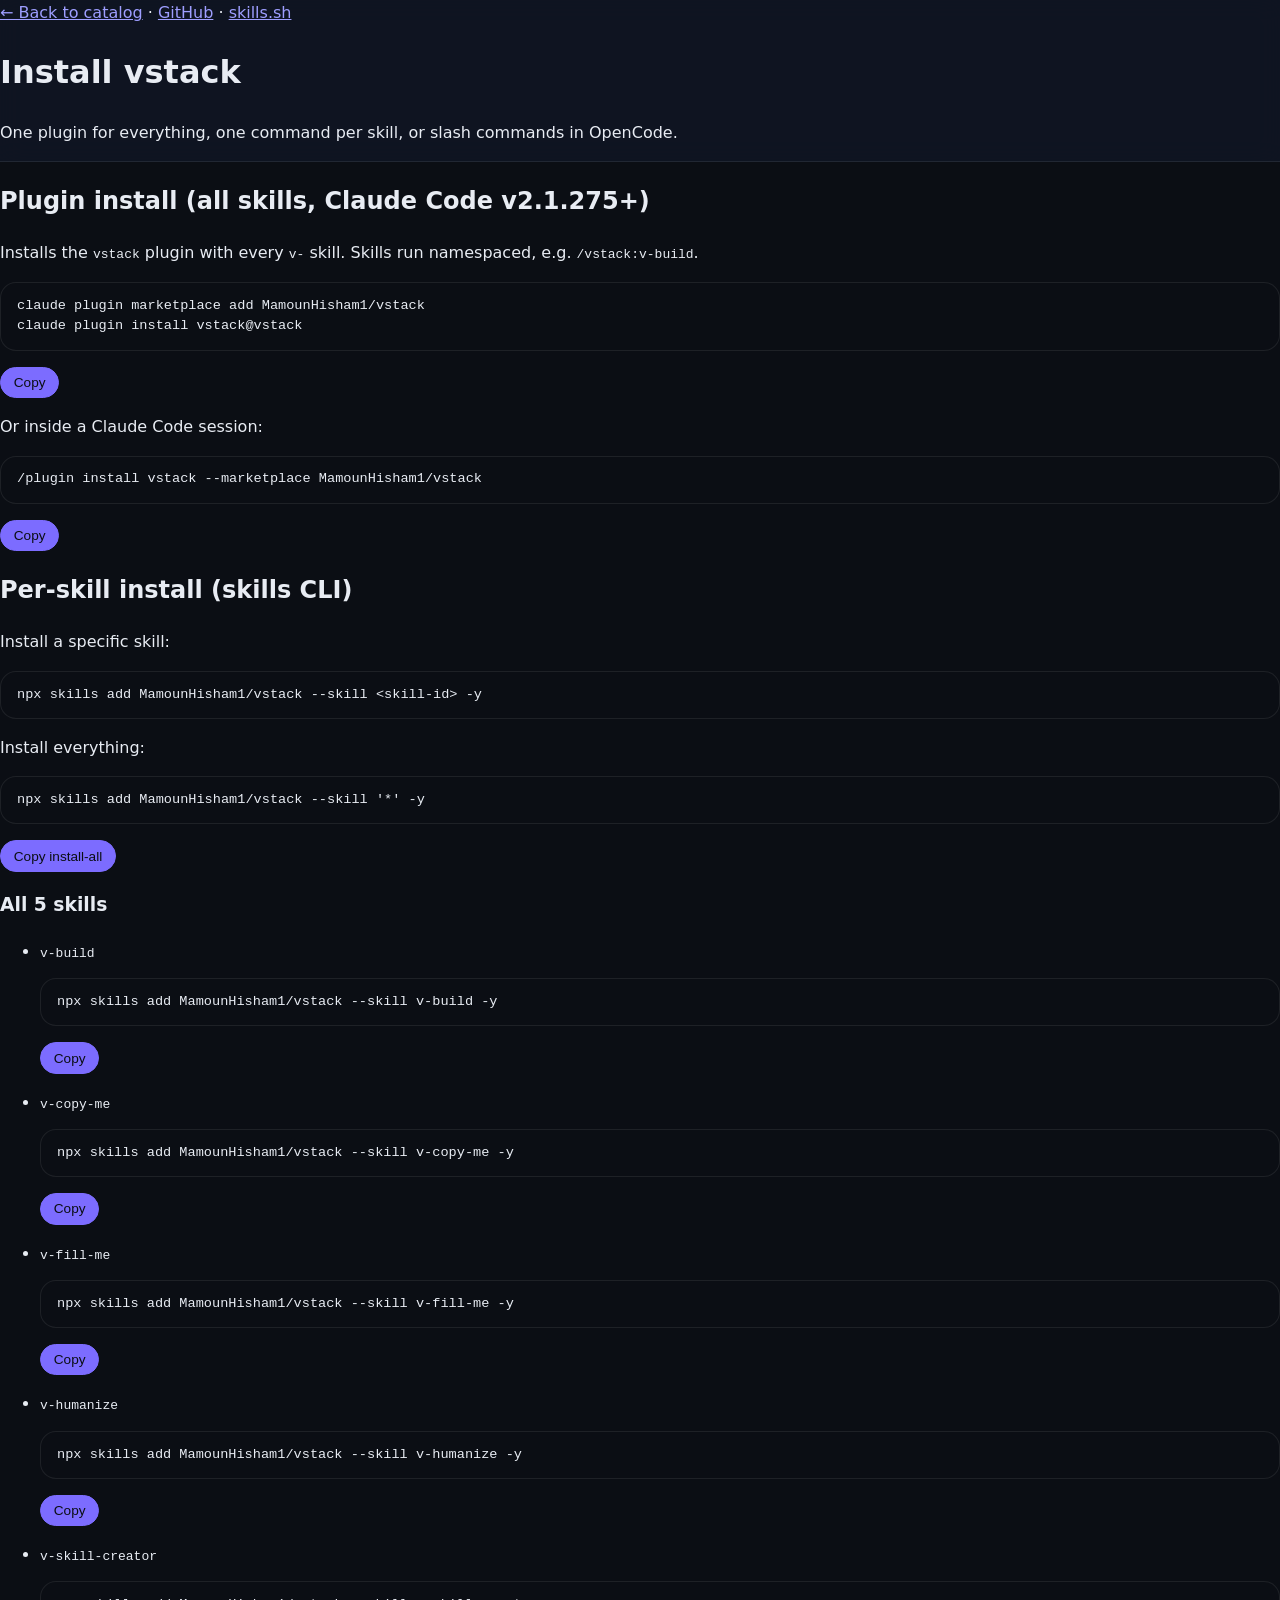
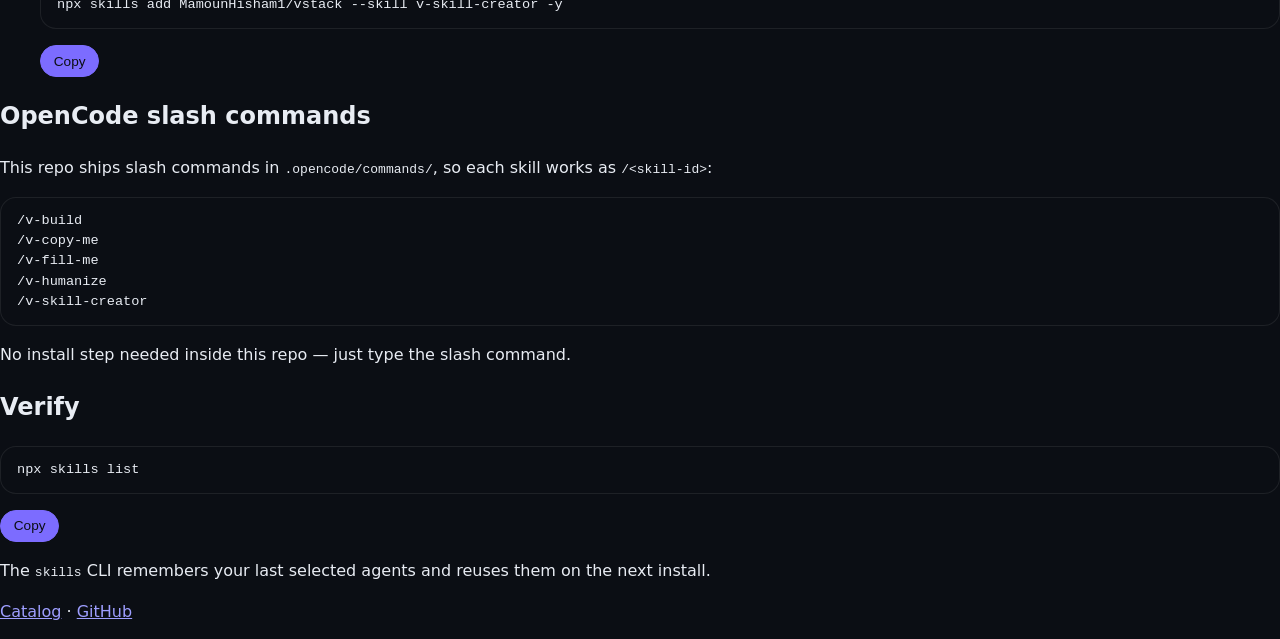
==== docs/install.html @ 5b8df2b6 "feat(site): catalog interactivity + install page What: app.js renders skills.json into #skills-grid " ====
<!doctype html>
<html lang="en">
<head>
  <meta charset="utf-8" />
  <meta name="viewport" content="width=device-width, initial-scale=1" />
  <title>Install — vstack</title>
  <meta name="description" content="Install vstack skills as a Claude Code plugin, per-skill via skills.sh, or as OpenCode slash commands." />
  <link rel="stylesheet" href="./assets/css/tokens.css" />
  <link rel="stylesheet" href="./assets/css/site.css" />
  <link rel="stylesheet" href="./assets/css/catalog.css" />
</head>
<body>
  <header class="site-header">
    <nav aria-label="Primary">
      <a href="./index.html">&larr; Back to catalog</a>
      <span aria-hidden="true"> · </span>
      <a href="https://github.com/MamounHisham1/vstack" target="_blank" rel="noopener">GitHub</a>
      <span aria-hidden="true"> · </span>
      <a href="https://skills.sh/MamounHisham1/vstack" target="_blank" rel="noopener">skills.sh</a>
    </nav>
    <h1>Install vstack</h1>
    <p>One plugin for everything, one command per skill, or slash commands in OpenCode.</p>
  </header>

  <main>
    <section aria-labelledby="plugin">
      <h2 id="plugin">Plugin install (all skills, Claude Code v2.1.275+)</h2>
      <p>Installs the <code>vstack</code> plugin with every <code>v-</code> skill. Skills run namespaced, e.g. <code>/vstack:v-build</code>.</p>
      <pre><code>claude plugin marketplace add MamounHisham1/vstack
claude plugin install vstack@vstack</code></pre>
      <p><button type="button" class="copy-btn" data-copy="claude plugin marketplace add MamounHisham1/vstack
claude plugin install vstack@vstack">Copy</button></p>
      <p>Or inside a Claude Code session:</p>
      <pre><code>/plugin install vstack --marketplace MamounHisham1/vstack</code></pre>
      <p><button type="button" class="copy-btn" data-copy="/plugin install vstack --marketplace MamounHisham1/vstack">Copy</button></p>
    </section>

    <section aria-labelledby="per-skill">
      <h2 id="per-skill">Per-skill install (skills CLI)</h2>
      <p>Install a specific skill:</p>
      <pre><code>npx skills add MamounHisham1/vstack --skill &lt;skill-id&gt; -y</code></pre>
      <p>Install everything:</p>
      <pre><code>npx skills add MamounHisham1/vstack --skill '*' -y</code></pre>
      <p><button type="button" class="copy-btn" data-copy="npx skills add MamounHisham1/vstack --skill '*' -y">Copy install-all</button></p>

      <h3>All 5 skills</h3>
      <ul>
        <li>
          <code>v-build</code>
          <pre><code>npx skills add MamounHisham1/vstack --skill v-build -y</code></pre>
          <p><button type="button" class="copy-btn" data-copy="npx skills add MamounHisham1/vstack --skill v-build -y">Copy</button></p>
        </li>
        <li>
          <code>v-copy-me</code>
          <pre><code>npx skills add MamounHisham1/vstack --skill v-copy-me -y</code></pre>
          <p><button type="button" class="copy-btn" data-copy="npx skills add MamounHisham1/vstack --skill v-copy-me -y">Copy</button></p>
        </li>
        <li>
          <code>v-fill-me</code>
          <pre><code>npx skills add MamounHisham1/vstack --skill v-fill-me -y</code></pre>
          <p><button type="button" class="copy-btn" data-copy="npx skills add MamounHisham1/vstack --skill v-fill-me -y">Copy</button></p>
        </li>
        <li>
          <code>v-humanize</code>
          <pre><code>npx skills add MamounHisham1/vstack --skill v-humanize -y</code></pre>
          <p><button type="button" class="copy-btn" data-copy="npx skills add MamounHisham1/vstack --skill v-humanize -y">Copy</button></p>
        </li>
        <li>
          <code>v-skill-creator</code>
          <pre><code>npx skills add MamounHisham1/vstack --skill v-skill-creator -y</code></pre>
          <p><button type="button" class="copy-btn" data-copy="npx skills add MamounHisham1/vstack --skill v-skill-creator -y">Copy</button></p>
        </li>
      </ul>
    </section>

    <section aria-labelledby="opencode">
      <h2 id="opencode">OpenCode slash commands</h2>
      <p>This repo ships slash commands in <code>.opencode/commands/</code>, so each skill works as <code>/&lt;skill-id&gt;</code>:</p>
      <pre><code>/v-build
/v-copy-me
/v-fill-me
/v-humanize
/v-skill-creator</code></pre>
      <p>No install step needed inside this repo — just type the slash command.</p>
    </section>

    <section aria-labelledby="verify">
      <h2 id="verify">Verify</h2>
      <pre><code>npx skills list</code></pre>
      <p><button type="button" class="copy-btn" data-copy="npx skills list">Copy</button></p>
      <p>The <code>skills</code> CLI remembers your last selected agents and reuses them on the next install.</p>
    </section>
  </main>

  <footer>
    <p><a href="./index.html">Catalog</a> · <a href="https://github.com/MamounHisham1/vstack">GitHub</a></p>
  </footer>

  <script>
    (function () {
      function copyText(text, btn) {
        function done(ok) {
          if (!btn) return;
          var original = btn.getAttribute('data-original') || 'Copy';
          btn.textContent = ok ? 'Copied!' : 'Copy failed';
          setTimeout(function () { btn.textContent = original; }, 1400);
        }
        if (navigator.clipboard && navigator.clipboard.writeText) {
          navigator.clipboard.writeText(text).then(function () { done(true); }, function () { fallback(); });
        } else {
          fallback();
        }
        function fallback() {
          try {
            var ta = document.createElement('textarea');
            ta.value = text;
            ta.setAttribute('readonly', '');
            ta.style.position = 'fixed';
            ta.style.opacity = '0';
            document.body.appendChild(ta);
            ta.select();
            var ok = document.execCommand('copy');
            document.body.removeChild(ta);
            done(!!ok);
          } catch (e) {
            done(false);
          }
        }
      }
      document.querySelectorAll('[data-copy]').forEach(function (btn) {
        btn.setAttribute('data-original', btn.textContent);
        btn.addEventListener('click', function () {
          copyText(btn.getAttribute('data-copy') || '', btn);
        });
      });
    })();
  </script>
</body>
</html>
---- docs/assets/css/tokens.css ----
:root {
  color-scheme: dark;
  --bg: #0b0e14;
  --bg2: #111625;
  --fg: #e8ecf3;
  --muted: #9aa4b2;
  --accent: #7c6cff;
  --accent2: #3ddad7;
  --card: #151b2c;
  --border: rgba(255, 255, 255, 0.08);
  --radius: 16px;
  --font: Inter, ui-sans-serif, system-ui, -apple-system, "Segoe UI", Roboto, Helvetica, Arial, sans-serif;
}
---- docs/assets/css/site.css ----
@import url("./tokens.css");

*,
*::before,
*::after {
  box-sizing: border-box;
}

html {
  scroll-behavior: smooth;
}

body {
  margin: 0;
  background: var(--bg);
  color: var(--fg);
  font-family: var(--font);
  line-height: 1.6;
  -webkit-font-smoothing: antialiased;
}

/* Layout */
.wrap {
  max-width: 1080px;
  margin: 0 auto;
  padding: 0 1.25rem;
}

/* Skip link */
.skip-link {
  position: absolute;
  left: -9999px;
  top: 0;
  background: var(--accent);
  color: var(--fg);
  padding: 0.5rem 1rem;
  border-radius: 0 0 var(--radius) var(--radius);
  z-index: 100;
}

.skip-link:focus {
  left: 1rem;
}

/* Focus rings */
a:focus-visible,
button:focus-visible,
input:focus-visible {
  outline: 2px solid var(--accent2);
  outline-offset: 3px;
  border-radius: 6px;
}

/* Header: sticky glass */
.site-header {
  position: sticky;
  top: 0;
  z-index: 50;
  background: var(--bg2);
  background: color-mix(in srgb, var(--bg2) 82%, transparent);
  -webkit-backdrop-filter: blur(12px);
  backdrop-filter: blur(12px);
  border-bottom: 1px solid var(--border);
}

@supports not (backdrop-filter: blur(12px)) {
  .site-header {
    background: var(--bg2);
  }
}

.site-header .wrap {
  display: flex;
  align-items: center;
  gap: 1rem;
  min-height: 60px;
  padding-top: 0.5rem;
  padding-bottom: 0.5rem;
}

.brand {
  display: inline-flex;
  align-items: center;
  gap: 0.5rem;
  color: var(--fg);
  text-decoration: none;
  font-weight: 700;
  font-size: 1.125rem;
  letter-spacing: -0.01em;
  margin-right: auto;
}

.brand svg {
  display: block;
  flex: none;
}

.site-nav {
  display: flex;
  align-items: center;
  gap: 0.25rem;
  flex-wrap: wrap;
}

.site-nav a {
  color: var(--muted);
  text-decoration: none;
  font-size: 0.9375rem;
  padding: 0.5rem 0.75rem;
  border-radius: 10px;
}

.site-nav a:hover {
  color: var(--fg);
  background: var(--card);
}

/* Hero */
.hero {
  padding: 4rem 0 2.5rem;
  background:
    radial-gradient(60rem 24rem at 15% -10%, var(--accent) 0%, transparent 55%),
    radial-gradient(50rem 22rem at 90% 0%, var(--accent2) 0%, transparent 50%),
    var(--bg);
}

.hero-badge {
  display: inline-block;
  font-size: 0.8125rem;
  font-weight: 600;
  letter-spacing: 0.02em;
  color: var(--fg);
  background: var(--card);
  border: 1px solid var(--border);
  border-radius: 999px;
  padding: 0.375rem 0.875rem;
  margin: 0 0 1.25rem;
}

.hero h1 {
  margin: 0 0 1rem;
  font-size: clamp(2.25rem, 5vw + 1rem, 3.75rem);
  line-height: 1.05;
  letter-spacing: -0.03em;
  background: linear-gradient(100deg, var(--accent), var(--accent2));
  -webkit-background-clip: text;
  background-clip: text;
  color: transparent;
}

@supports not (background-clip: text) {
  .hero h1 {
    color: var(--fg);
    background: none;
  }
}

.hero-sub {
  margin: 0 0 2rem;
  max-width: 44rem;
  color: var(--muted);
  font-size: 1.125rem;
}

.hero-cta {
  display: flex;
  gap: 0.75rem;
  flex-wrap: wrap;
}

/* Buttons */
.btn {
  display: inline-block;
  text-decoration: none;
  font-weight: 600;
  font-size: 0.9375rem;
  padding: 0.75rem 1.25rem;
  border-radius: var(--radius);
  border: 1px solid var(--border);
  color: var(--fg);
  background: var(--card);
}

.btn:hover {
  border-color: var(--accent);
}

.btn-primary {
  background: linear-gradient(100deg, var(--accent), var(--accent2));
  border-color: transparent;
  color: var(--bg);
}

.btn-primary:hover {
  border-color: transparent;
  filter: brightness(1.08);
}

/* Stats */
.stats {
  display: flex;
  gap: 2rem;
  flex-wrap: wrap;
  list-style: none;
  margin: 2.5rem 0 0;
  padding: 0;
}

.stats li {
  display: flex;
  flex-direction: column;
  gap: 0.125rem;
}

.stats strong {
  font-size: 1.5rem;
  letter-spacing: -0.02em;
}

.stats span {
  color: var(--muted);
  font-size: 0.875rem;
}

/* Sections */
.section {
  padding: 3rem 0;
}

.section h2 {
  margin: 0 0 0.5rem;
  font-size: 1.75rem;
  letter-spacing: -0.02em;
}

.section-lead {
  margin: 0 0 1.5rem;
  color: var(--muted);
}

/* Search row */
.search-row {
  display: flex;
  align-items: center;
  gap: 1rem;
  flex-wrap: wrap;
  margin-bottom: 1.5rem;
}

.search-field {
  flex: 1 1 16rem;
  min-width: min(100%, 16rem);
}

.search-field label {
  display: block;
  font-size: 0.875rem;
  color: var(--muted);
  margin-bottom: 0.375rem;
}

.search-field input {
  width: 100%;
  font: inherit;
  color: var(--fg);
  background: var(--card);
  border: 1px solid var(--border);
  border-radius: var(--radius);
  padding: 0.625rem 0.875rem;
}

.search-field input::placeholder {
  color: var(--muted);
}

.count {
  color: var(--muted);
  font-size: 0.875rem;
}

/* Fallback grid (Slice 3 catalog.css owns card styling; this is layout fallback) */
.skills-grid-fallback {
  display: grid;
  grid-template-columns: repeat(auto-fill, minmax(16rem, 1fr));
  gap: 1rem;
}

/* Install */
.install-grid {
  display: grid;
  grid-template-columns: 1fr;
  gap: 1rem;
}

@media (min-width: 720px) {
  .install-grid {
    grid-template-columns: 1.2fr 1fr;
  }
}

.install-card {
  background: var(--card);
  border: 1px solid var(--border);
  border-radius: var(--radius);
  padding: 1.25rem;
}

.install-card h3 {
  margin: 0 0 0.75rem;
  font-size: 1rem;
}

.install-card pre {
  margin: 0;
  padding: 0.875rem;
  background: var(--bg);
  border: 1px solid var(--border);
  border-radius: calc(var(--radius) - 6px);
  overflow-x: auto;
}

.install-card pre code {
  font-family: ui-monospace, SFMono-Regular, Menlo, Consolas, monospace;
  font-size: 0.8125rem;
  color: var(--fg);
  white-space: pre;
}

.agent-list {
  margin: 0;
  padding: 0;
  list-style: none;
  display: grid;
  gap: 0.75rem;
  font-size: 0.9375rem;
  color: var(--muted);
}

.agent-list strong {
  color: var(--fg);
}

.agent-list code {
  font-family: ui-monospace, SFMono-Regular, Menlo, Consolas, monospace;
  font-size: 0.8125rem;
  color: var(--accent2);
}

/* Features */
.features {
  display: grid;
  grid-template-columns: 1fr;
  gap: 1rem;
  list-style: none;
  margin: 1.5rem 0 0;
  padding: 0;
}

@media (min-width: 720px) {
  .features {
    grid-template-columns: repeat(2, 1fr);
  }
}

.features li {
  background: var(--card);
  border: 1px solid var(--border);
  border-radius: var(--radius);
  padding: 1.25rem;
}

.features h3 {
  margin: 0 0 0.5rem;
  font-size: 1rem;
}

.features p {
  margin: 0;
  color: var(--muted);
  font-size: 0.9375rem;
}

/* Footer */
.site-footer {
  border-top: 1px solid var(--border);
  background: var(--bg2);
  padding: 2rem 0;
  margin-top: 2rem;
}

.site-footer .wrap {
  display: flex;
  align-items: center;
  gap: 1rem;
  flex-wrap: wrap;
}

.site-footer p {
  margin: 0;
  color: var(--muted);
  font-size: 0.875rem;
  margin-right: auto;
}

.site-footer a {
  color: var(--muted);
  font-size: 0.875rem;
}

.site-footer a:hover {
  color: var(--accent2);
}

/* Responsive tweaks */
@media (max-width: 560px) {
  .hero {
    padding: 2.5rem 0 2rem;
  }

  .site-header .wrap {
    flex-wrap: wrap;
  }

  .stats {
    gap: 1.25rem;
  }
}

@media (prefers-reduced-motion: reduce) {
  html {
    scroll-behavior: auto;
  }
}
---- docs/assets/css/catalog.css ----
#skills-grid {
  display: grid;
  grid-template-columns: repeat(auto-fill, minmax(260px, 1fr));
  gap: 1rem;
  padding: 0;
  margin: 0 auto;
  max-width: 72rem;
}

#skills-grid .empty,
#skills-grid .error {
  grid-column: 1 / -1;
  text-align: center;
  color: var(--muted);
  padding: 2rem 1rem;
}

#skills-grid .error a {
  color: var(--accent);
}

.card {
  background: var(--card);
  border: 1px solid var(--border);
  border-radius: var(--radius);
  padding: 1.1rem 1.15rem;
  cursor: pointer;
  transition: transform 0.15s ease, box-shadow 0.15s ease, border-color 0.15s ease;
}

.card:hover,
.card:focus-visible {
  transform: translateY(-3px);
  box-shadow: 0 8px 24px rgba(0, 0, 0, 0.25);
  border-color: var(--accent);
  outline: none;
}

.card:focus-visible {
  outline: 2px solid var(--accent);
  outline-offset: 2px;
}

.card h3 {
  margin: 0 0 0.25rem;
  font-size: 1.1rem;
  color: var(--fg);
}

.card-id {
  margin: 0 0 0.6rem;
  font-size: 0.85rem;
  color: var(--muted);
}

.card-id code {
  color: var(--muted);
}

.card-desc {
  margin: 0 0 1rem;
  color: var(--fg);
  font-size: 0.95rem;
  line-height: 1.5;
}

.meta {
  display: flex;
  align-items: center;
  justify-content: space-between;
  gap: 0.6rem;
  flex-wrap: wrap;
}

.pill {
  display: inline-block;
  padding: 0.2rem 0.6rem;
  font-size: 0.82rem;
  color: var(--accent);
  border: 1px solid var(--border);
  border-radius: 999px;
  background: transparent;
}

.copy-btn {
  cursor: pointer;
  padding: 0.45rem 0.8rem;
  font-size: 0.85rem;
  color: var(--bg);
  background: var(--accent);
  border: 1px solid var(--accent);
  border-radius: var(--radius);
}

.copy-btn:hover,
.copy-btn:focus-visible {
  filter: brightness(1.08);
  outline: 2px solid var(--accent);
  outline-offset: 2px;
}

pre,
.modal-pre {
  overflow-x: auto;
  padding: 0.8rem 1rem;
  font-size: 0.85rem;
  line-height: 1.5;
  color: var(--fg);
  background: var(--bg);
  border: 1px solid var(--border);
  border-radius: var(--radius);
  white-space: pre-wrap;
  word-break: break-word;
}

.modal-pre {
  margin: 1rem 0;
  text-align: left;
}

#skill-modal[hidden] {
  display: none;
}

.modal-overlay {
  position: fixed;
  inset: 0;
  z-index: 50;
  display: flex;
  align-items: center;
  justify-content: center;
  padding: 1rem;
  background: rgba(0, 0, 0, 0.6);
}

.modal-dialog {
  position: relative;
  width: 100%;
  max-width: 34rem;
  max-height: min(88vh, 40rem);
  overflow-y: auto;
  padding: 1.5rem;
  background: var(--card);
  color: var(--fg);
  border: 1px solid var(--border);
  border-radius: var(--radius);
}

.modal-dialog h2 {
  margin: 0 2rem 0.25rem 0;
}

.modal-id {
  margin: 0 0 0.75rem;
  color: var(--muted);
}

.modal-desc {
  margin: 0 0 0.75rem;
  line-height: 1.55;
}

.modal-trigger {
  margin: 0;
  color: var(--muted);
}

.modal-actions {
  display: flex;
  flex-wrap: wrap;
  gap: 0.6rem;
  align-items: center;
  margin-top: 0.5rem;
}

.modal-link {
  color: var(--accent);
  font-size: 0.9rem;
}

.modal-close {
  position: absolute;
  top: 0.6rem;
  right: 0.6rem;
  width: 2rem;
  height: 2rem;
  cursor: pointer;
  font-size: 1.2rem;
  line-height: 1;
  color: var(--fg);
  background: transparent;
  border: 1px solid var(--border);
  border-radius: var(--radius);
}

.modal-close:hover,
.modal-close:focus-visible {
  border-color: var(--accent);
  color: var(--accent);
  outline: 2px solid var(--accent);
  outline-offset: 2px;
}

@media (max-width: 560px) {
  .modal-dialog {
    padding: 1.1rem;
  }

  .modal-actions {
    flex-direction: column;
    align-items: stretch;
  }

  .modal-actions .copy-btn {
    width: 100%;
  }
}
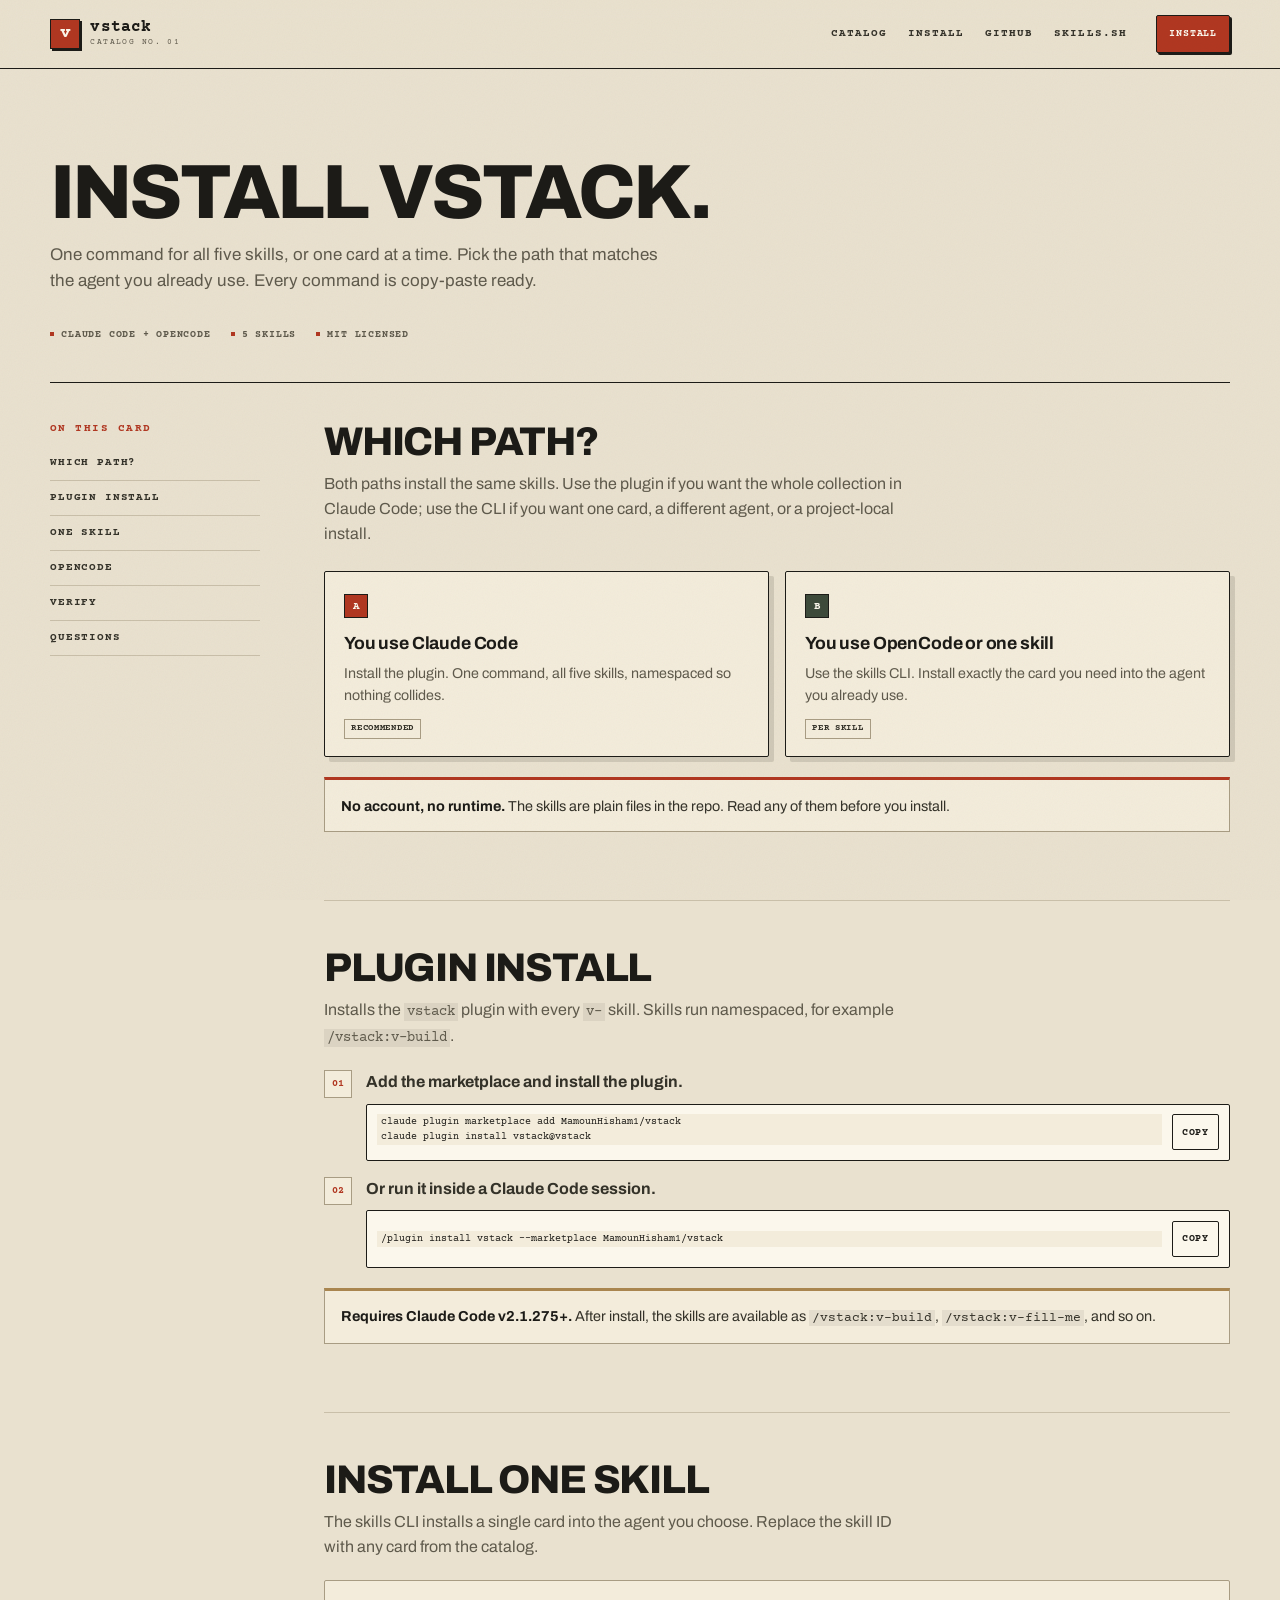
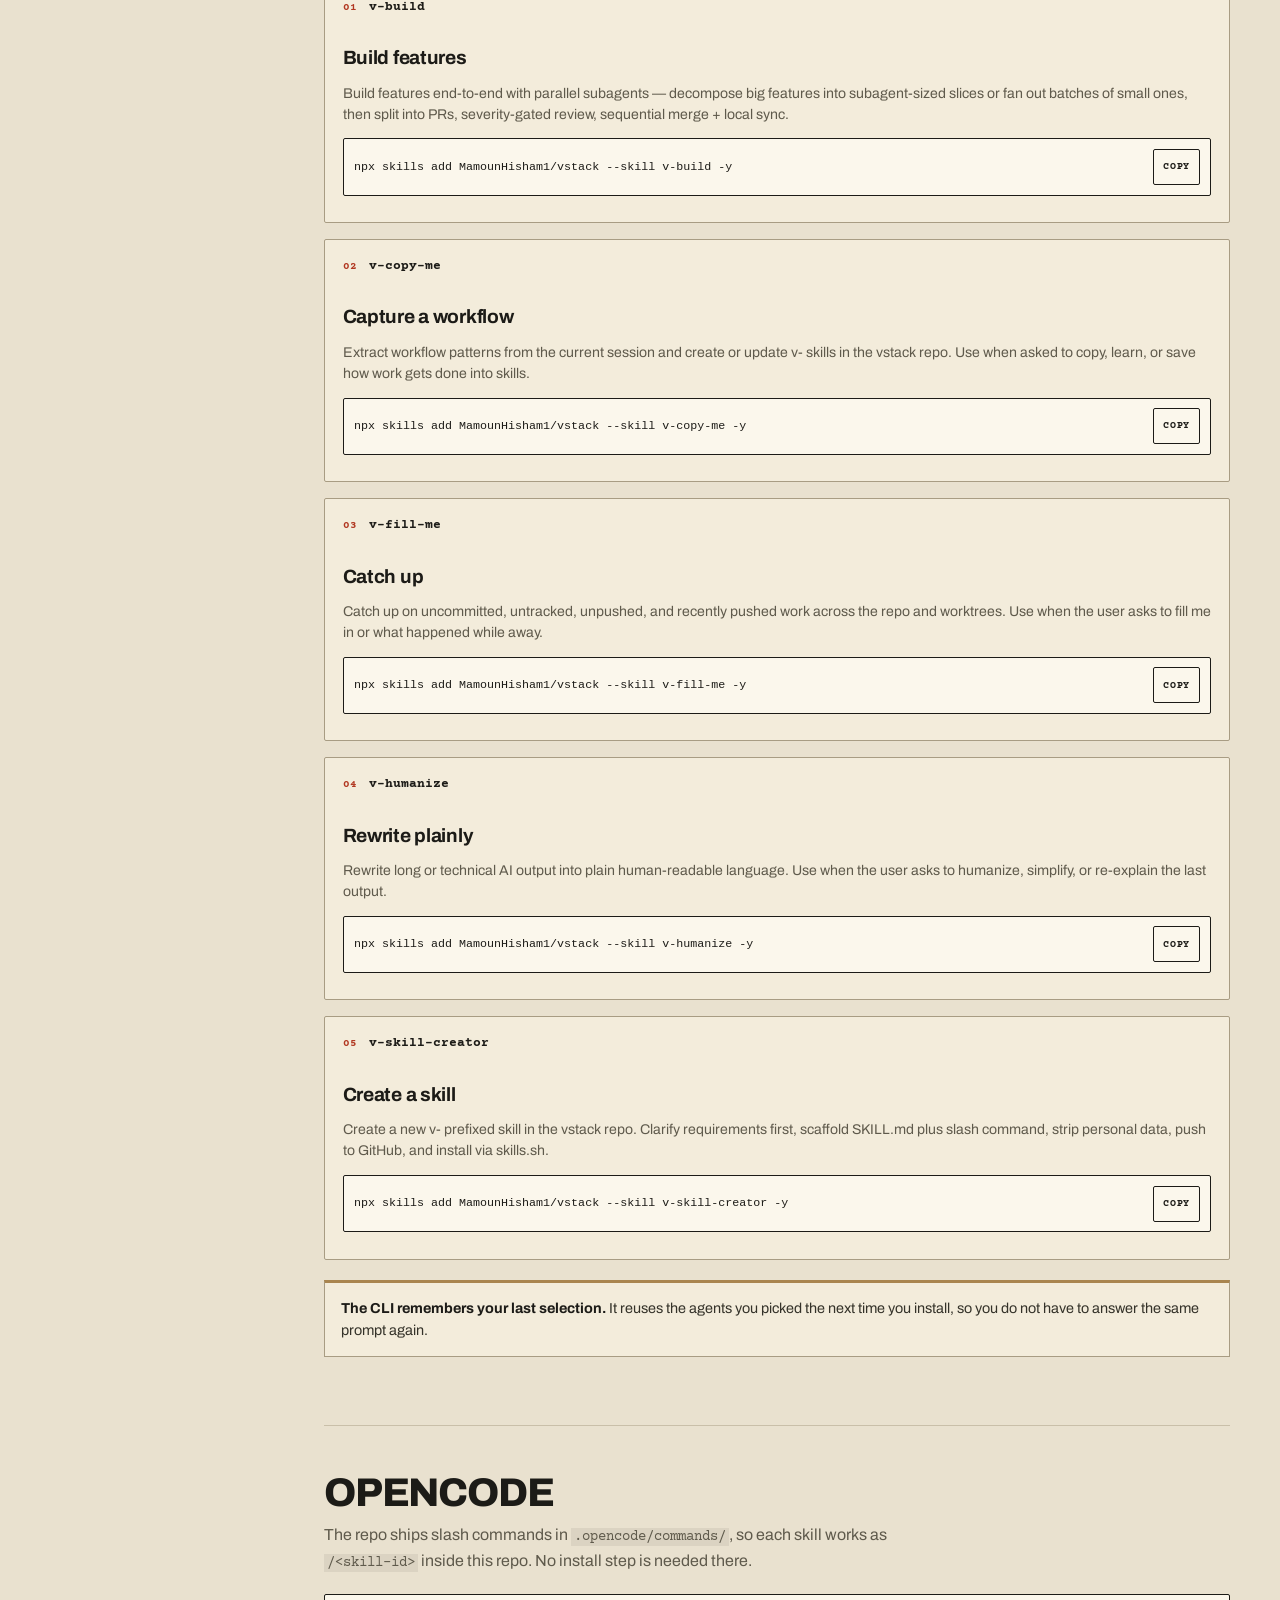
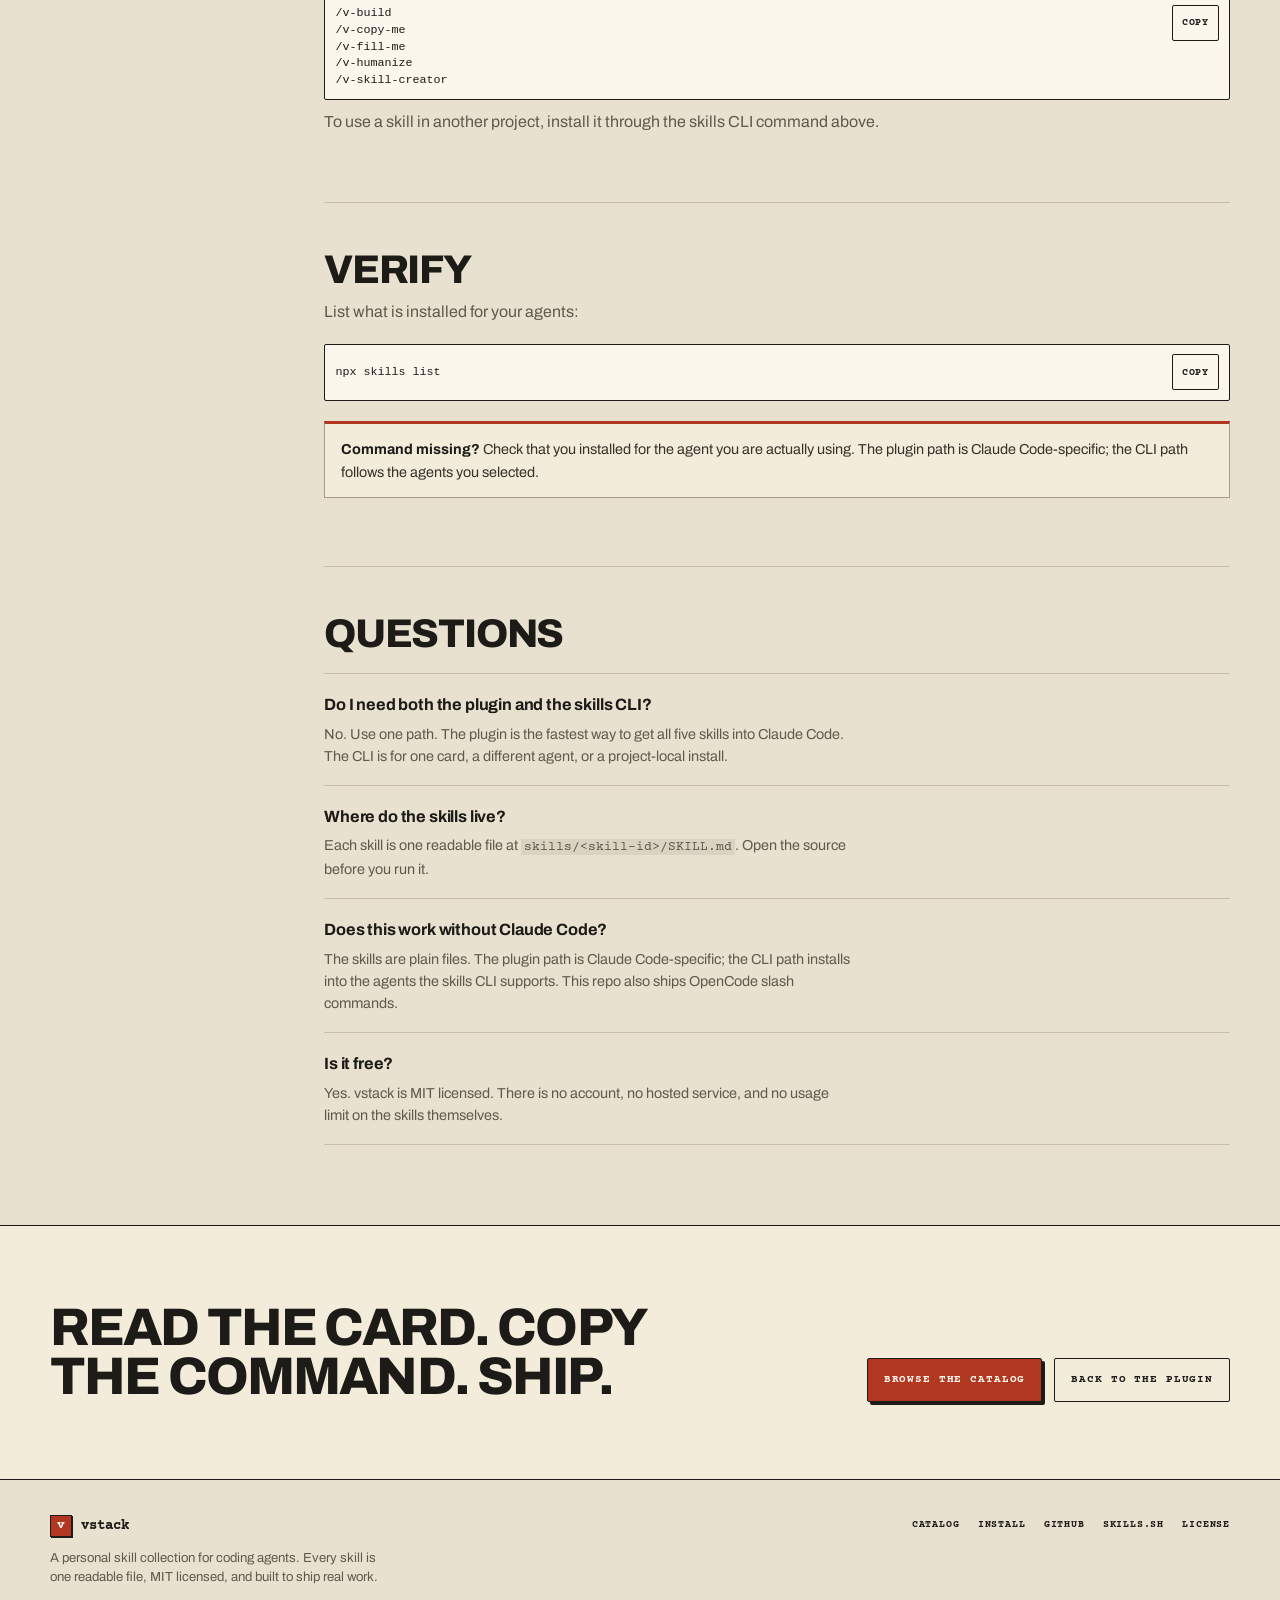
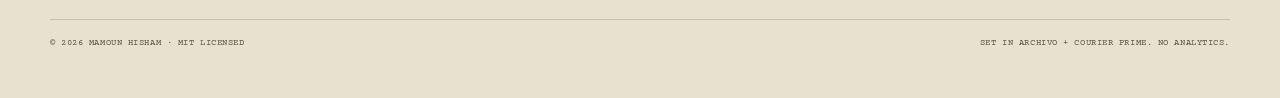
==== commit db35f874: "feat(site): rebuild the docs site as a working card catalog Replace the dark gradient landing page w" ====
--- a/docs/install.html
+++ b/docs/install.html
@@ -1,139 +1,292 @@
 <!doctype html>
 <html lang="en">
 <head>
-  <meta charset="utf-8" />
-  <meta name="viewport" content="width=device-width, initial-scale=1" />
+  <meta charset="utf-8">
+  <meta name="viewport" content="width=device-width, initial-scale=1">
   <title>Install — vstack</title>
-  <meta name="description" content="Install vstack skills as a Claude Code plugin, per-skill via skills.sh, or as OpenCode slash commands." />
-  <link rel="stylesheet" href="./assets/css/tokens.css" />
-  <link rel="stylesheet" href="./assets/css/site.css" />
-  <link rel="stylesheet" href="./assets/css/catalog.css" />
+  <meta name="description" content="Install vstack skills as a Claude Code plugin, one skill at a time with the skills CLI, or as OpenCode slash commands. Every path is copy-paste ready.">
+  <link rel="canonical" href="https://mamounhisham1.github.io/vstack/install.html">
+  <meta name="theme-color" content="#e9e1cf">
+  <meta property="og:title" content="Install — vstack">
+  <meta property="og:description" content="Install vstack as a Claude Code plugin or one skill at a time. Copy-paste ready.">
+  <meta property="og:type" content="website">
+  <meta property="og:url" content="https://mamounhisham1.github.io/vstack/install.html">
+  <link rel="icon" href="./favicon.svg" type="image/svg+xml">
+  <link rel="preload" href="./assets/fonts/archivo-variable-latin.woff2" as="font" type="font/woff2" crossorigin>
+  <link rel="preload" href="./assets/fonts/courier-prime-400-latin.woff2" as="font" type="font/woff2" crossorigin>
+  <link rel="stylesheet" href="./assets/css/fonts.css">
+  <link rel="stylesheet" href="./assets/css/tokens.css">
+  <link rel="stylesheet" href="./assets/css/site.css">
+  <link rel="stylesheet" href="./assets/css/catalog.css">
+  <script defer src="./assets/js/app.js"></script>
 </head>
 <body>
+  <a class="skip-link" href="#choose">Skip to the install guide</a>
+
   <header class="site-header">
-    <nav aria-label="Primary">
-      <a href="./index.html">&larr; Back to catalog</a>
-      <span aria-hidden="true"> · </span>
-      <a href="https://github.com/MamounHisham1/vstack" target="_blank" rel="noopener">GitHub</a>
-      <span aria-hidden="true"> · </span>
-      <a href="https://skills.sh/MamounHisham1/vstack" target="_blank" rel="noopener">skills.sh</a>
-    </nav>
-    <h1>Install vstack</h1>
-    <p>One plugin for everything, one command per skill, or slash commands in OpenCode.</p>
+    <div class="wrap site-header__inner">
+      <a class="brand" href="./index.html" aria-label="vstack home">
+        <span class="brand__mark" aria-hidden="true">v</span>
+        <span class="brand__text">
+          <span class="brand__word">vstack</span>
+          <span class="brand__sub">Catalog no. 01</span>
+        </span>
+      </a>
+      <nav class="site-nav" aria-label="Primary">
+        <a href="./index.html#catalog">Catalog</a>
+        <a href="./install.html" aria-current="page">Install</a>
+        <a class="nav-optional" href="https://github.com/MamounHisham1/vstack">GitHub</a>
+        <a class="nav-optional" href="https://skills.sh/MamounHisham1/vstack">skills.sh</a>
+      </nav>
+      <a class="btn btn--primary btn--small nav-install" href="#plugin">Install</a>
+    </div>
   </header>
 
   <main>
-    <section aria-labelledby="plugin">
-      <h2 id="plugin">Plugin install (all skills, Claude Code v2.1.275+)</h2>
-      <p>Installs the <code>vstack</code> plugin with every <code>v-</code> skill. Skills run namespaced, e.g. <code>/vstack:v-build</code>.</p>
-      <pre><code>claude plugin marketplace add MamounHisham1/vstack
-claude plugin install vstack@vstack</code></pre>
-      <p><button type="button" class="copy-btn" data-copy="claude plugin marketplace add MamounHisham1/vstack
-claude plugin install vstack@vstack">Copy</button></p>
-      <p>Or inside a Claude Code session:</p>
-      <pre><code>/plugin install vstack --marketplace MamounHisham1/vstack</code></pre>
-      <p><button type="button" class="copy-btn" data-copy="/plugin install vstack --marketplace MamounHisham1/vstack">Copy</button></p>
+    <section class="install-hero" aria-labelledby="install-title">
+      <div class="wrap">
+        <h1 id="install-title">Install vstack.</h1>
+        <p>One command for all five skills, or one card at a time. Pick the path that matches the agent you already use. Every command is copy-paste ready.</p>
+        <ul class="hero__meta" aria-label="Install facts">
+          <li>Claude Code + OpenCode</li>
+          <li>5 skills</li>
+          <li>MIT licensed</li>
+        </ul>
+      </div>
     </section>
 
-    <section aria-labelledby="per-skill">
-      <h2 id="per-skill">Per-skill install (skills CLI)</h2>
-      <p>Install a specific skill:</p>
-      <pre><code>npx skills add MamounHisham1/vstack --skill &lt;skill-id&gt; -y</code></pre>
-      <p>Install everything:</p>
-      <pre><code>npx skills add MamounHisham1/vstack --skill '*' -y</code></pre>
-      <p><button type="button" class="copy-btn" data-copy="npx skills add MamounHisham1/vstack --skill '*' -y">Copy install-all</button></p>
-
-      <h3>All 5 skills</h3>
-      <ul>
-        <li>
-          <code>v-build</code>
-          <pre><code>npx skills add MamounHisham1/vstack --skill v-build -y</code></pre>
-          <p><button type="button" class="copy-btn" data-copy="npx skills add MamounHisham1/vstack --skill v-build -y">Copy</button></p>
-        </li>
-        <li>
-          <code>v-copy-me</code>
-          <pre><code>npx skills add MamounHisham1/vstack --skill v-copy-me -y</code></pre>
-          <p><button type="button" class="copy-btn" data-copy="npx skills add MamounHisham1/vstack --skill v-copy-me -y">Copy</button></p>
-        </li>
-        <li>
-          <code>v-fill-me</code>
-          <pre><code>npx skills add MamounHisham1/vstack --skill v-fill-me -y</code></pre>
-          <p><button type="button" class="copy-btn" data-copy="npx skills add MamounHisham1/vstack --skill v-fill-me -y">Copy</button></p>
-        </li>
-        <li>
-          <code>v-humanize</code>
-          <pre><code>npx skills add MamounHisham1/vstack --skill v-humanize -y</code></pre>
-          <p><button type="button" class="copy-btn" data-copy="npx skills add MamounHisham1/vstack --skill v-humanize -y">Copy</button></p>
-        </li>
-        <li>
-          <code>v-skill-creator</code>
-          <pre><code>npx skills add MamounHisham1/vstack --skill v-skill-creator -y</code></pre>
-          <p><button type="button" class="copy-btn" data-copy="npx skills add MamounHisham1/vstack --skill v-skill-creator -y">Copy</button></p>
-        </li>
-      </ul>
-    </section>
-
-    <section aria-labelledby="opencode">
-      <h2 id="opencode">OpenCode slash commands</h2>
-      <p>This repo ships slash commands in <code>.opencode/commands/</code>, so each skill works as <code>/&lt;skill-id&gt;</code>:</p>
-      <pre><code>/v-build
+    <div class="wrap install-layout">
+      <aside class="install-nav" aria-label="On this page">
+        <p class="micro-label">On this card</p>
+        <a href="#choose">Which path?</a>
+        <a href="#plugin">Plugin install</a>
+        <a href="#per-skill">One skill</a>
+        <a href="#opencode">OpenCode</a>
+        <a href="#verify">Verify</a>
+        <a href="#questions">Questions</a>
+      </aside>
+
+      <div class="install-main">
+        <section class="install-block" id="choose" aria-labelledby="choose-title">
+          <h2 id="choose-title">Which path?</h2>
+          <p>Both paths install the same skills. Use the plugin if you want the whole collection in Claude Code; use the CLI if you want one card, a different agent, or a project-local install.</p>
+
+          <div class="path-grid">
+            <div class="path-card">
+              <span class="path-card__letter" aria-hidden="true">A</span>
+              <h3>You use Claude Code</h3>
+              <p>Install the plugin. One command, all five skills, namespaced so nothing collides.</p>
+              <span class="path-card__tag">Recommended</span>
+            </div>
+            <div class="path-card">
+              <span class="path-card__letter" aria-hidden="true">B</span>
+              <h3>You use OpenCode or one skill</h3>
+              <p>Use the skills CLI. Install exactly the card you need into the agent you already use.</p>
+              <span class="path-card__tag">Per skill</span>
+            </div>
+          </div>
+
+          <div class="callout">
+            <strong>No account, no runtime.</strong> The skills are plain files in the repo. Read any of them before you install.
+          </div>
+        </section>
+
+        <section class="install-block" id="plugin" aria-labelledby="plugin-title">
+          <h2 id="plugin-title">Plugin install</h2>
+          <p>Installs the <code>vstack</code> plugin with every <code>v-</code> skill. Skills run namespaced, for example <code>/vstack:v-build</code>.</p>
+
+          <ol class="step-list">
+            <li>
+              <strong>Add the marketplace and install the plugin.</strong>
+              <div class="command command--stack">
+                <code>claude plugin marketplace add MamounHisham1/vstack
+claude plugin install vstack@vstack</code>
+                <button type="button" class="copy-btn" data-copy="claude plugin marketplace add MamounHisham1/vstack
+claude plugin install vstack@vstack">Copy</button>
+              </div>
+            </li>
+            <li>
+              <strong>Or run it inside a Claude Code session.</strong>
+              <div class="command">
+                <code>/plugin install vstack --marketplace MamounHisham1/vstack</code>
+                <button type="button" class="copy-btn" data-copy="/plugin install vstack --marketplace MamounHisham1/vstack">Copy</button>
+              </div>
+            </li>
+          </ol>
+
+          <div class="callout callout--brass">
+            <strong>Requires Claude Code v2.1.275+.</strong> After install, the skills are available as <code>/vstack:v-build</code>, <code>/vstack:v-fill-me</code>, and so on.
+          </div>
+        </section>
+
+        <section class="install-block" id="per-skill" aria-labelledby="per-skill-title">
+          <h2 id="per-skill-title">Install one skill</h2>
+          <p>The skills CLI installs a single card into the agent you choose. Replace the skill ID with any card from the catalog.</p>
+
+          <div class="skill-list" id="skill-list">
+            <!-- skill-list:start -->
+<article class="skill-row">
+  <div class="skill-row__head">
+    <span class="skill-row__no" aria-hidden="true">01</span>
+    <code class="skill-row__id">v-build</code>
+  </div>
+  <h3 class="skill-row__name">Build features</h3>
+  <p class="skill-row__desc">Build features end-to-end with parallel subagents — decompose big features into subagent-sized slices or fan out batches of small ones, then split into PRs, severity-gated review, sequential merge + local sync.</p>
+  <div class="command">
+    <code>npx skills add MamounHisham1/vstack <span class="cmd-tail">--skill v-build -y</span></code>
+    <button type="button" class="copy-btn" data-copy="npx skills add MamounHisham1/vstack --skill v-build -y" aria-label="Copy the install command for v-build">Copy</button>
+  </div>
+</article>
+<article class="skill-row">
+  <div class="skill-row__head">
+    <span class="skill-row__no" aria-hidden="true">02</span>
+    <code class="skill-row__id">v-copy-me</code>
+  </div>
+  <h3 class="skill-row__name">Capture a workflow</h3>
+  <p class="skill-row__desc">Extract workflow patterns from the current session and create or update v- skills in the vstack repo. Use when asked to copy, learn, or save how work gets done into skills.</p>
+  <div class="command">
+    <code>npx skills add MamounHisham1/vstack <span class="cmd-tail">--skill v-copy-me -y</span></code>
+    <button type="button" class="copy-btn" data-copy="npx skills add MamounHisham1/vstack --skill v-copy-me -y" aria-label="Copy the install command for v-copy-me">Copy</button>
+  </div>
+</article>
+<article class="skill-row">
+  <div class="skill-row__head">
+    <span class="skill-row__no" aria-hidden="true">03</span>
+    <code class="skill-row__id">v-fill-me</code>
+  </div>
+  <h3 class="skill-row__name">Catch up</h3>
+  <p class="skill-row__desc">Catch up on uncommitted, untracked, unpushed, and recently pushed work across the repo and worktrees. Use when the user asks to fill me in or what happened while away.</p>
+  <div class="command">
+    <code>npx skills add MamounHisham1/vstack <span class="cmd-tail">--skill v-fill-me -y</span></code>
+    <button type="button" class="copy-btn" data-copy="npx skills add MamounHisham1/vstack --skill v-fill-me -y" aria-label="Copy the install command for v-fill-me">Copy</button>
+  </div>
+</article>
+<article class="skill-row">
+  <div class="skill-row__head">
+    <span class="skill-row__no" aria-hidden="true">04</span>
+    <code class="skill-row__id">v-humanize</code>
+  </div>
+  <h3 class="skill-row__name">Rewrite plainly</h3>
+  <p class="skill-row__desc">Rewrite long or technical AI output into plain human-readable language. Use when the user asks to humanize, simplify, or re-explain the last output.</p>
+  <div class="command">
+    <code>npx skills add MamounHisham1/vstack <span class="cmd-tail">--skill v-humanize -y</span></code>
+    <button type="button" class="copy-btn" data-copy="npx skills add MamounHisham1/vstack --skill v-humanize -y" aria-label="Copy the install command for v-humanize">Copy</button>
+  </div>
+</article>
+<article class="skill-row">
+  <div class="skill-row__head">
+    <span class="skill-row__no" aria-hidden="true">05</span>
+    <code class="skill-row__id">v-skill-creator</code>
+  </div>
+  <h3 class="skill-row__name">Create a skill</h3>
+  <p class="skill-row__desc">Create a new v- prefixed skill in the vstack repo. Clarify requirements first, scaffold SKILL.md plus slash command, strip personal data, push to GitHub, and install via skills.sh.</p>
+  <div class="command">
+    <code>npx skills add MamounHisham1/vstack <span class="cmd-tail">--skill v-skill-creator -y</span></code>
+    <button type="button" class="copy-btn" data-copy="npx skills add MamounHisham1/vstack --skill v-skill-creator -y" aria-label="Copy the install command for v-skill-creator">Copy</button>
+  </div>
+</article>
+<!-- skill-list:end -->
+          </div>
+
+          <div class="callout callout--brass">
+            <strong>The CLI remembers your last selection.</strong> It reuses the agents you picked the next time you install, so you do not have to answer the same prompt again.
+          </div>
+        </section>
+
+        <section class="install-block" id="opencode" aria-labelledby="opencode-title">
+          <h2 id="opencode-title">OpenCode</h2>
+          <p>The repo ships slash commands in <code>.opencode/commands/</code>, so each skill works as <code>/&lt;skill-id&gt;</code> inside this repo. No install step is needed there.</p>
+
+          <div class="command command--stack">
+            <code>/v-build
 /v-copy-me
 /v-fill-me
 /v-humanize
-/v-skill-creator</code></pre>
-      <p>No install step needed inside this repo — just type the slash command.</p>
-    </section>
-
-    <section aria-labelledby="verify">
-      <h2 id="verify">Verify</h2>
-      <pre><code>npx skills list</code></pre>
-      <p><button type="button" class="copy-btn" data-copy="npx skills list">Copy</button></p>
-      <p>The <code>skills</code> CLI remembers your last selected agents and reuses them on the next install.</p>
+/v-skill-creator</code>
+            <button type="button" class="copy-btn" data-copy="/v-build
+/v-copy-me
+/v-fill-me
+/v-humanize
+/v-skill-creator">Copy</button>
+          </div>
+
+          <p>To use a skill in another project, install it through the skills CLI command above.</p>
+        </section>
+
+        <section class="install-block" id="verify" aria-labelledby="verify-title">
+          <h2 id="verify-title">Verify</h2>
+          <p>List what is installed for your agents:</p>
+
+          <div class="command">
+            <code>npx skills list</code>
+            <button type="button" class="copy-btn" data-copy="npx skills list">Copy</button>
+          </div>
+
+          <div class="callout">
+            <strong>Command missing?</strong> Check that you installed for the agent you are actually using. The plugin path is Claude Code-specific; the CLI path follows the agents you selected.
+          </div>
+        </section>
+
+        <section class="install-block" id="questions" aria-labelledby="questions-title">
+          <h2 id="questions-title">Questions</h2>
+          <dl class="faq">
+            <div>
+              <dt>Do I need both the plugin and the skills CLI?</dt>
+              <dd>No. Use one path. The plugin is the fastest way to get all five skills into Claude Code. The CLI is for one card, a different agent, or a project-local install.</dd>
+            </div>
+            <div>
+              <dt>Where do the skills live?</dt>
+              <dd>Each skill is one readable file at <code>skills/&lt;skill-id&gt;/SKILL.md</code>. Open the source before you run it.</dd>
+            </div>
+            <div>
+              <dt>Does this work without Claude Code?</dt>
+              <dd>The skills are plain files. The plugin path is Claude Code-specific; the CLI path installs into the agents the skills CLI supports. This repo also ships OpenCode slash commands.</dd>
+            </div>
+            <div>
+              <dt>Is it free?</dt>
+              <dd>Yes. vstack is MIT licensed. There is no account, no hosted service, and no usage limit on the skills themselves.</dd>
+            </div>
+          </dl>
+        </section>
+      </div>
+    </div>
+
+    <section class="closing" aria-labelledby="closing-title">
+      <div class="wrap closing__inner">
+        <h2 id="closing-title">Read the card. Copy the command. Ship.</h2>
+        <div class="closing__actions">
+          <a class="btn btn--primary" href="./index.html#catalog">Browse the catalog</a>
+          <a class="btn btn--ghost" href="#plugin">Back to the plugin</a>
+        </div>
+      </div>
     </section>
   </main>
 
-  <footer>
-    <p><a href="./index.html">Catalog</a> · <a href="https://github.com/MamounHisham1/vstack">GitHub</a></p>
+  <footer class="site-footer">
+    <div class="wrap">
+      <div class="site-footer__grid">
+        <div>
+          <div class="footer-brand">
+            <span class="brand__mark" aria-hidden="true">v</span>
+            <span>vstack</span>
+          </div>
+          <p class="footer-note">A personal skill collection for coding agents. Every skill is one readable file, MIT licensed, and built to ship real work.</p>
+        </div>
+        <nav class="footer-links" aria-label="Footer">
+          <a href="./index.html#catalog">Catalog</a>
+          <a href="./install.html">Install</a>
+          <a href="https://github.com/MamounHisham1/vstack">GitHub</a>
+          <a href="https://skills.sh/MamounHisham1/vstack">skills.sh</a>
+          <a href="https://github.com/MamounHisham1/vstack/blob/main/LICENSE">License</a>
+        </nav>
+      </div>
+      <div class="footer-bottom">
+        <span>© 2026 Mamoun Hisham · MIT licensed</span>
+        <span>Set in Archivo + Courier Prime. No analytics.</span>
+      </div>
+    </div>
   </footer>
 
-  <script>
-    (function () {
-      function copyText(text, btn) {
-        function done(ok) {
-          if (!btn) return;
-          var original = btn.getAttribute('data-original') || 'Copy';
-          btn.textContent = ok ? 'Copied!' : 'Copy failed';
-          setTimeout(function () { btn.textContent = original; }, 1400);
-        }
-        if (navigator.clipboard && navigator.clipboard.writeText) {
-          navigator.clipboard.writeText(text).then(function () { done(true); }, function () { fallback(); });
-        } else {
-          fallback();
-        }
-        function fallback() {
-          try {
-            var ta = document.createElement('textarea');
-            ta.value = text;
-            ta.setAttribute('readonly', '');
-            ta.style.position = 'fixed';
-            ta.style.opacity = '0';
-            document.body.appendChild(ta);
-            ta.select();
-            var ok = document.execCommand('copy');
-            document.body.removeChild(ta);
-            done(!!ok);
-          } catch (e) {
-            done(false);
-          }
-        }
-      }
-      document.querySelectorAll('[data-copy]').forEach(function (btn) {
-        btn.setAttribute('data-original', btn.textContent);
-        btn.addEventListener('click', function () {
-          copyText(btn.getAttribute('data-copy') || '', btn);
-        });
-      });
-    })();
-  </script>
+  <div class="visually-hidden" id="copy-status" role="status" aria-live="polite"></div>
 </body>
 </html>
--- a/docs/assets/css/fonts.css
+++ b/docs/assets/css/fonts.css
@@ -0,0 +1,36 @@
+/* Self-hosted subsets. Both families are licensed under the SIL Open Font
+   License 1.1; the license texts ship beside the files. */
+
+@font-face {
+  font-family: "Archivo";
+  font-style: normal;
+  font-weight: 400 900;
+  font-stretch: 100%;
+  font-display: swap;
+  src: url("../fonts/archivo-variable-latin.woff2") format("woff2");
+  unicode-range: U+0000-00FF, U+0131, U+0152-0153, U+02BB-02BC, U+02C6, U+02DA,
+    U+02DC, U+0304, U+0308, U+0329, U+2000-206F, U+20AC, U+2122, U+2191, U+2193,
+    U+2212, U+2215, U+FEFF, U+FFFD;
+}
+
+@font-face {
+  font-family: "Courier Prime";
+  font-style: normal;
+  font-weight: 400;
+  font-display: swap;
+  src: url("../fonts/courier-prime-400-latin.woff2") format("woff2");
+  unicode-range: U+0000-00FF, U+0131, U+0152-0153, U+02BB-02BC, U+02C6, U+02DA,
+    U+02DC, U+0304, U+0308, U+0329, U+2000-206F, U+20AC, U+2122, U+2191, U+2193,
+    U+2212, U+2215, U+FEFF, U+FFFD;
+}
+
+@font-face {
+  font-family: "Courier Prime";
+  font-style: normal;
+  font-weight: 700;
+  font-display: swap;
+  src: url("../fonts/courier-prime-700-latin.woff2") format("woff2");
+  unicode-range: U+0000-00FF, U+0131, U+0152-0153, U+02BB-02BC, U+02C6, U+02DA,
+    U+02DC, U+0304, U+0308, U+0329, U+2000-206F, U+20AC, U+2122, U+2191, U+2193,
+    U+2212, U+2215, U+FEFF, U+FFFD;
+}
--- a/docs/assets/css/tokens.css
+++ b/docs/assets/css/tokens.css
@@ -1,13 +1,180 @@
 :root {
-  color-scheme: dark;
-  --bg: #0b0e14;
-  --bg2: #111625;
-  --fg: #e8ecf3;
-  --muted: #9aa4b2;
-  --accent: #7c6cff;
-  --accent2: #3ddad7;
-  --card: #151b2c;
-  --border: rgba(255, 255, 255, 0.08);
-  --radius: 16px;
-  --font: Inter, ui-sans-serif, system-ui, -apple-system, "Segoe UI", Roboto, Helvetica, Arial, sans-serif;
+  color-scheme: light;
+
+  /* Paper and ink */
+  --paper: #e9e1cf;
+  --paper-2: #f3ecdb;
+  --paper-3: #fbf7ec;
+  --ink: #1c1b17;
+  --ink-2: #343229;
+  --muted: #5f5a4c;
+  --rule: #c9bfa9;
+  --rule-strong: #a89c83;
+
+  /* Catalog furniture */
+  --steel: #3d4a3a;
+  --steel-2: #2e382c;
+  --steel-3: #4a5745;
+  --brass: #a9854f;
+  --brass-2: #c9a86a;
+
+  /* Signal */
+  --red: #b13721;
+  --red-bright: #a8321e;
+  --green: #2f5d43;
+  --amber: #9a6b1f;
+
+  /* Type */
+  --font-display: "Archivo", "Arial Narrow", "Helvetica Neue", Arial, sans-serif;
+  --font-body: "Archivo", "Helvetica Neue", Arial, sans-serif;
+  --font-mono: "Courier Prime", "Courier New", Courier, monospace;
+
+  /* Space and shape */
+  --wrap: 1180px;
+  --gutter: clamp(1.1rem, 4vw, 2.5rem);
+  --radius: 2px;
+
+  /* Shadows */
+  --shadow-hard: 3px 3px 0 var(--ink);
+  --shadow-hard-sm: 2px 2px 0 var(--ink);
+  --shadow-paper: 5px 5px 0 rgba(28, 27, 23, 0.12);
+  --shadow-lift: 8px 8px 0 rgba(28, 27, 23, 0.14), 0 22px 44px rgba(28, 27, 23, 0.12);
+
+  /* Paper grain */
+  --noise: url("data:image/svg+xml,%3Csvg xmlns='http://www.w3.org/2000/svg' width='180' height='180'%3E%3Cfilter id='n'%3E%3CfeTurbulence type='fractalNoise' baseFrequency='.85' numOctaves='2' stitchTiles='stitch'/%3E%3C/filter%3E%3Crect width='180' height='180' filter='url(%23n)' opacity='.35'/%3E%3C/svg%3E");
 }
+
+*,
+*::before,
+*::after {
+  box-sizing: border-box;
+}
+
+html {
+  scroll-behavior: smooth;
+  scroll-padding-top: 5.5rem;
+  -webkit-text-size-adjust: 100%;
+}
+
+body {
+  margin: 0;
+  background: var(--paper);
+  color: var(--ink);
+  font-family: var(--font-body);
+  font-size: 1rem;
+  line-height: 1.55;
+  caret-color: var(--red);
+  scrollbar-color: var(--rule-strong) transparent;
+  scrollbar-width: thin;
+  -webkit-font-smoothing: antialiased;
+  text-rendering: optimizeLegibility;
+}
+
+::-webkit-scrollbar {
+  width: 10px;
+  height: 10px;
+}
+
+::-webkit-scrollbar-track {
+  background: transparent;
+}
+
+::-webkit-scrollbar-thumb {
+  background: var(--rule-strong);
+  border: 3px solid var(--paper);
+  border-radius: 999px;
+}
+
+::-webkit-scrollbar-thumb:hover {
+  background: var(--muted);
+}
+
+/* One grain layer over the whole page. It never intercepts a click. */
+body::before {
+  content: "";
+  position: fixed;
+  inset: 0;
+  z-index: 9999;
+  pointer-events: none;
+  background-image: var(--noise);
+  opacity: 0.13;
+  mix-blend-mode: multiply;
+}
+
+::selection {
+  background: var(--red);
+  color: var(--paper-3);
+}
+
+:focus-visible {
+  outline: 2px solid var(--red);
+  outline-offset: 3px;
+}
+
+a {
+  color: var(--ink);
+  text-decoration-thickness: 1px;
+  text-underline-offset: 3px;
+}
+
+a:hover {
+  color: var(--red);
+}
+
+img,
+svg {
+  display: block;
+  max-width: 100%;
+}
+
+button,
+input,
+select,
+textarea {
+  font: inherit;
+}
+
+[hidden] {
+  display: none !important;
+}
+
+.wrap {
+  width: min(100% - (var(--gutter) * 2), var(--wrap));
+  margin-inline: auto;
+}
+
+.micro-label {
+  margin: 0;
+  font-family: var(--font-mono);
+  font-size: 0.66rem;
+  font-weight: 700;
+  letter-spacing: 0.14em;
+  line-height: 1.3;
+  text-transform: uppercase;
+}
+
+.visually-hidden {
+  position: absolute !important;
+  width: 1px;
+  height: 1px;
+  padding: 0;
+  margin: -1px;
+  overflow: hidden;
+  clip: rect(0, 0, 0, 0);
+  white-space: nowrap;
+  border: 0;
+}
+
+@media (prefers-reduced-motion: reduce) {
+  html {
+    scroll-behavior: auto;
+  }
+
+  *,
+  *::before,
+  *::after {
+    animation-duration: 0.01ms !important;
+    animation-iteration-count: 1 !important;
+    transition-duration: 0.01ms !important;
+  }
+}
--- a/docs/assets/css/site.css
+++ b/docs/assets/css/site.css
@@ -1,433 +1,1423 @@
-@import url("./tokens.css");
-
-*,
-*::before,
-*::after {
-  box-sizing: border-box;
-}
-
-html {
-  scroll-behavior: smooth;
-}
-
-body {
-  margin: 0;
-  background: var(--bg);
-  color: var(--fg);
-  font-family: var(--font);
-  line-height: 1.6;
-  -webkit-font-smoothing: antialiased;
-}
-
-/* Layout */
-.wrap {
-  max-width: 1080px;
-  margin: 0 auto;
-  padding: 0 1.25rem;
-}
-
-/* Skip link */
+/* ---------------------------------------------------------------- layout */
 .skip-link {
   position: absolute;
-  left: -9999px;
   top: 0;
-  background: var(--accent);
-  color: var(--fg);
-  padding: 0.5rem 1rem;
-  border-radius: 0 0 var(--radius) var(--radius);
-  z-index: 100;
+  left: 1rem;
+  z-index: 200;
+  padding: 0.55rem 0.8rem;
+  background: var(--red);
+  color: var(--paper-3);
+  font-family: var(--font-mono);
+  font-size: 0.7rem;
+  font-weight: 700;
+  letter-spacing: 0.08em;
+  text-transform: uppercase;
+  text-decoration: none;
+  transform: translateY(-150%);
 }
 
 .skip-link:focus {
-  left: 1rem;
-}
-
-/* Focus rings */
-a:focus-visible,
-button:focus-visible,
-input:focus-visible {
-  outline: 2px solid var(--accent2);
-  outline-offset: 3px;
-  border-radius: 6px;
-}
-
-/* Header: sticky glass */
+  transform: translateY(0);
+  color: var(--paper-3);
+}
+
+/* ---------------------------------------------------------------- header */
 .site-header {
   position: sticky;
   top: 0;
-  z-index: 50;
-  background: var(--bg2);
-  background: color-mix(in srgb, var(--bg2) 82%, transparent);
-  -webkit-backdrop-filter: blur(12px);
-  backdrop-filter: blur(12px);
-  border-bottom: 1px solid var(--border);
-}
-
-@supports not (backdrop-filter: blur(12px)) {
+  z-index: 70;
+  background: var(--paper);
+  background: color-mix(in srgb, var(--paper) 94%, transparent);
+  border-bottom: 1px solid var(--ink);
+  -webkit-backdrop-filter: blur(8px);
+  backdrop-filter: blur(8px);
+}
+
+@supports not (backdrop-filter: blur(8px)) {
   .site-header {
-    background: var(--bg2);
-  }
-}
-
-.site-header .wrap {
+    background: var(--paper);
+  }
+}
+
+.site-header__inner {
   display: flex;
   align-items: center;
-  gap: 1rem;
-  min-height: 60px;
-  padding-top: 0.5rem;
-  padding-bottom: 0.5rem;
+  gap: 1.25rem;
+  min-height: 68px;
 }
 
 .brand {
   display: inline-flex;
   align-items: center;
-  gap: 0.5rem;
-  color: var(--fg);
+  gap: 0.65rem;
+  margin-right: auto;
+  color: var(--ink);
   text-decoration: none;
-  font-weight: 700;
-  font-size: 1.125rem;
-  letter-spacing: -0.01em;
-  margin-right: auto;
-}
-
-.brand svg {
+}
+
+.brand:hover {
+  color: var(--ink);
+}
+
+.brand__mark {
+  display: grid;
+  place-items: center;
+  width: 30px;
+  height: 30px;
+  flex: none;
+  background: var(--red);
+  color: var(--paper-3);
+  border: 1px solid var(--ink);
+  box-shadow: var(--shadow-hard-sm);
+  font-family: var(--font-mono);
+  font-size: 1.1rem;
+  font-weight: 700;
+  line-height: 1;
+}
+
+.brand__text {
+  display: flex;
+  flex-direction: column;
+  gap: 1px;
+}
+
+.brand__word {
+  font-family: var(--font-mono);
+  font-size: 1.02rem;
+  font-weight: 700;
+  line-height: 1;
+  letter-spacing: 0.01em;
+}
+
+.brand__sub {
+  font-family: var(--font-mono);
+  font-size: 0.52rem;
+  line-height: 1.2;
+  letter-spacing: 0.17em;
+  text-transform: uppercase;
+  color: var(--muted);
+}
+
+.site-nav {
+  display: flex;
+  align-items: center;
+  gap: 0.1rem;
+}
+
+.site-nav a {
+  padding: 0.55rem 0.6rem;
+  color: var(--ink-2);
+  font-family: var(--font-mono);
+  font-size: 0.66rem;
+  font-weight: 700;
+  letter-spacing: 0.1em;
+  text-transform: uppercase;
+  text-decoration: none;
+}
+
+.site-nav a:hover {
+  color: var(--red);
+  background: rgba(28, 27, 23, 0.055);
+}
+
+.nav-install {
+  flex: none;
+}
+
+/* ---------------------------------------------------------------- buttons */
+.btn {
+  display: inline-flex;
+  align-items: center;
+  justify-content: center;
+  gap: 0.45rem;
+  min-height: 44px;
+  padding: 0.7rem 1rem;
+  background: var(--paper-2);
+  color: var(--ink);
+  border: 1px solid var(--ink);
+  border-radius: var(--radius);
+  box-shadow: var(--shadow-hard);
+  font-family: var(--font-mono);
+  font-size: 0.68rem;
+  font-weight: 700;
+  letter-spacing: 0.08em;
+  line-height: 1.2;
+  text-align: center;
+  text-decoration: none;
+  text-transform: uppercase;
+  cursor: pointer;
+  transition: transform 150ms ease, box-shadow 150ms ease, background 150ms ease;
+}
+
+.btn:hover {
+  color: var(--ink);
+  background: var(--paper-3);
+  transform: translate(-1px, -1px);
+  box-shadow: 4px 4px 0 var(--ink);
+}
+
+.btn:active {
+  transform: translate(2px, 2px);
+  box-shadow: 1px 1px 0 var(--ink);
+}
+
+.btn--primary {
+  background: var(--red);
+  color: var(--paper-3);
+}
+
+.btn--primary:hover {
+  background: var(--red-bright);
+  color: var(--paper-3);
+}
+
+.btn--ghost {
+  background: transparent;
+  box-shadow: none;
+  border-color: var(--ink);
+}
+
+.btn--ghost:hover {
+  background: var(--paper-2);
+  box-shadow: var(--shadow-hard);
+}
+
+.btn--small {
+  min-height: 38px;
+  padding: 0.5rem 0.75rem;
+  font-size: 0.62rem;
+  box-shadow: var(--shadow-hard-sm);
+}
+
+.btn--small:hover {
+  box-shadow: 3px 3px 0 var(--ink);
+}
+
+.btn--block {
+  width: 100%;
+}
+
+/* ---------------------------------------------------------------- hero */
+.hero {
+  padding: clamp(3rem, 7vw, 6rem) 0 clamp(3rem, 6vw, 5rem);
+}
+
+.hero__grid {
+  display: grid;
+  grid-template-columns: minmax(0, 1.02fr) minmax(360px, 0.98fr);
+  align-items: center;
+  gap: clamp(2.5rem, 5vw, 5rem);
+}
+
+.hero__copy {
+  min-width: 0;
+}
+
+.hero h1 {
+  margin: 0;
+  font-family: var(--font-display);
+  font-size: clamp(3.4rem, 7.4vw, 6.4rem);
+  font-weight: 800;
+  letter-spacing: -0.04em;
+  line-height: 0.82;
+  text-transform: uppercase;
+}
+
+.hero h1 span {
   display: block;
-  flex: none;
-}
-
-.site-nav {
+}
+
+.hero h1 .h1-accent {
+  color: var(--red);
+}
+
+.hero__lead {
+  max-width: 47ch;
+  margin: 1.6rem 0 2rem;
+  color: var(--ink-2);
+  font-size: 1.06rem;
+  line-height: 1.6;
+}
+
+.hero__cta {
   display: flex;
   align-items: center;
-  gap: 0.25rem;
-  flex-wrap: wrap;
-}
-
-.site-nav a {
-  color: var(--muted);
-  text-decoration: none;
-  font-size: 0.9375rem;
-  padding: 0.5rem 0.75rem;
-  border-radius: 10px;
-}
-
-.site-nav a:hover {
-  color: var(--fg);
-  background: var(--card);
-}
-
-/* Hero */
-.hero {
-  padding: 4rem 0 2.5rem;
-  background:
-    radial-gradient(60rem 24rem at 15% -10%, var(--accent) 0%, transparent 55%),
-    radial-gradient(50rem 22rem at 90% 0%, var(--accent2) 0%, transparent 50%),
-    var(--bg);
-}
-
-.hero-badge {
-  display: inline-block;
-  font-size: 0.8125rem;
-  font-weight: 600;
-  letter-spacing: 0.02em;
-  color: var(--fg);
-  background: var(--card);
-  border: 1px solid var(--border);
-  border-radius: 999px;
-  padding: 0.375rem 0.875rem;
-  margin: 0 0 1.25rem;
-}
-
-.hero h1 {
-  margin: 0 0 1rem;
-  font-size: clamp(2.25rem, 5vw + 1rem, 3.75rem);
-  line-height: 1.05;
-  letter-spacing: -0.03em;
-  background: linear-gradient(100deg, var(--accent), var(--accent2));
-  -webkit-background-clip: text;
-  background-clip: text;
-  color: transparent;
-}
-
-@supports not (background-clip: text) {
-  .hero h1 {
-    color: var(--fg);
-    background: none;
-  }
-}
-
-.hero-sub {
-  margin: 0 0 2rem;
-  max-width: 44rem;
-  color: var(--muted);
-  font-size: 1.125rem;
-}
-
-.hero-cta {
-  display: flex;
   gap: 0.75rem;
   flex-wrap: wrap;
 }
 
-/* Buttons */
-.btn {
+.hero__meta {
+  display: flex;
+  flex-wrap: wrap;
+  gap: 0.55rem 1.25rem;
+  margin: 2rem 0 0;
+  padding: 0;
+  list-style: none;
+  color: var(--muted);
+  font-family: var(--font-mono);
+  font-size: 0.62rem;
+  font-weight: 700;
+  letter-spacing: 0.08em;
+  text-transform: uppercase;
+}
+
+.hero__meta li {
+  display: inline-flex;
+  align-items: center;
+  gap: 0.45rem;
+}
+
+.hero__meta li::before {
+  content: "";
+  width: 4px;
+  height: 4px;
+  background: var(--red);
+}
+
+/* ------------------------------------------------------- hero card object */
+.hero__object {
+  min-width: 0;
+}
+
+.catalog-stack {
+  position: relative;
+  width: min(100%, 500px);
+  margin-left: auto;
+  padding-top: 12px;
+}
+
+.drawer {
+  position: relative;
+  display: flex;
+  align-items: center;
+  gap: 0.75rem;
+  height: 60px;
+  padding: 0 0.95rem;
+  background: linear-gradient(180deg, var(--steel-3) 0%, var(--steel) 52%, #333f30 100%);
+  border: 1px solid var(--ink);
+  border-radius: var(--radius);
+  box-shadow: inset 0 1px 0 rgba(251, 247, 236, 0.14), 0 2px 0 #20291e;
+}
+
+.drawer + .drawer {
+  margin-top: 6px;
+}
+
+.drawer__label {
+  padding: 3px 8px;
+  background: linear-gradient(180deg, var(--brass-2), var(--brass));
+  color: #231b0e;
+  border: 1px solid #6e552e;
+  box-shadow: inset 0 1px 0 rgba(251, 247, 236, 0.35);
+  font-family: var(--font-mono);
+  font-size: 0.6rem;
+  font-weight: 700;
+  letter-spacing: 0.09em;
+  line-height: 1.2;
+  white-space: nowrap;
+}
+
+.drawer__pull {
+  width: 74px;
+  height: 9px;
+  margin-left: auto;
+  flex: none;
+  background: linear-gradient(180deg, #5d6d57, var(--steel-2));
+  border: 1px solid #1a2218;
+  border-radius: 999px;
+  box-shadow: inset 0 1px 0 rgba(251, 247, 236, 0.18);
+}
+
+.drawer--open {
+  align-items: flex-end;
+  height: 72px;
+  padding-bottom: 11px;
+  z-index: 1;
+}
+
+.index-card {
+  position: relative;
+  z-index: 2;
+  width: calc(100% + 12px);
+  margin: 0 0 -16px -12px;
+  padding: 1.35rem 1.25rem 1.15rem 2.1rem;
+  background-color: var(--paper-2);
+  background-image: linear-gradient(180deg, rgba(251, 247, 236, 0.55), rgba(233, 225, 207, 0.15));
+  border: 1px solid var(--ink);
+  border-radius: var(--radius);
+  box-shadow: 7px 8px 0 rgba(28, 27, 23, 0.14), 0 24px 42px rgba(28, 27, 23, 0.13);
+}
+
+/* The red rule down the left edge of a real index card. */
+.index-card::before {
+  content: "";
+  position: absolute;
+  top: 0;
+  bottom: 0;
+  left: 1.2rem;
+  width: 1px;
+  background: var(--red);
+  opacity: 0.45;
+}
+
+.index-card__tab {
+  position: absolute;
+  top: -12px;
+  left: 1.1rem;
+  padding: 4px 9px;
+  background: var(--red);
+  color: var(--paper-3);
+  border: 1px solid var(--ink);
+  box-shadow: var(--shadow-hard-sm);
+  font-family: var(--font-mono);
+  font-size: 0.66rem;
+  font-weight: 700;
+  letter-spacing: 0.08em;
+  line-height: 1.2;
+}
+
+.index-card__stamp {
+  position: absolute;
+  top: 1.05rem;
+  right: 1rem;
+  padding: 2px 6px;
+  border: 2px solid var(--red);
+  color: var(--red);
+  font-family: var(--font-mono);
+  font-size: 0.58rem;
+  font-weight: 700;
+  letter-spacing: 0.12em;
+  line-height: 1.2;
+  text-transform: uppercase;
+  transform: rotate(-7deg);
+  opacity: 0.88;
+}
+
+.index-card__id {
+  margin: 0.35rem 0 0;
+  font-family: var(--font-mono);
+  font-size: clamp(1.75rem, 3vw, 2.3rem);
+  font-weight: 700;
+  letter-spacing: -0.035em;
+  line-height: 1;
+}
+
+.index-card__name {
+  margin: 0.3rem 0 0.8rem;
+  color: var(--ink-2);
+  font-family: var(--font-display);
+  font-size: 1.08rem;
+  font-weight: 600;
+  line-height: 1.2;
+}
+
+.index-card__desc {
+  margin: 0;
+  color: var(--ink-2);
+  font-size: 0.91rem;
+  line-height: 1.58;
+}
+
+.index-card__rule {
+  height: 1px;
+  margin: 1rem 0;
+  background: var(--rule-strong);
+}
+
+.index-card .command {
+  font-size: 0.64rem;
+}
+
+.cmd-tail {
   display: inline-block;
-  text-decoration: none;
-  font-weight: 600;
-  font-size: 0.9375rem;
-  padding: 0.75rem 1.25rem;
+  white-space: nowrap;
+}
+
+.index-card__meta {
+  display: flex;
+  flex-wrap: wrap;
+  gap: 0.35rem 0.9rem;
+  margin-top: 0.9rem;
+  color: var(--muted);
+  font-family: var(--font-mono);
+  font-size: 0.56rem;
+  font-weight: 700;
+  letter-spacing: 0.08em;
+  text-transform: uppercase;
+}
+
+.index-card__meta span {
+  display: inline-flex;
+  align-items: center;
+  gap: 0.35rem;
+}
+
+.index-card__meta span + span::before {
+  content: "/";
+  color: var(--red);
+}
+
+/* ---------------------------------------------------------------- sections */
+.section {
+  padding: clamp(3.5rem, 7vw, 6rem) 0;
+}
+
+.section--rule {
+  border-top: 1px solid var(--ink);
+}
+
+.section-head {
+  display: grid;
+  grid-template-columns: 190px minmax(0, 1fr);
+  gap: clamp(1.5rem, 4vw, 4rem);
+  margin-bottom: clamp(2rem, 4vw, 3rem);
+}
+
+.section-no {
+  display: flex;
+  align-items: baseline;
+  gap: 0.55rem;
+  padding-top: 0.45rem;
+  color: var(--red);
+  font-family: var(--font-mono);
+  font-size: 0.66rem;
+  font-weight: 700;
+  letter-spacing: 0.13em;
+  text-transform: uppercase;
+  white-space: nowrap;
+}
+
+.section-no::before {
+  content: "";
+  width: 7px;
+  height: 7px;
+  flex: none;
+  background: var(--red);
+  transform: translateY(-1px);
+}
+
+.section-head h2 {
+  margin: 0;
+  font-family: var(--font-display);
+  font-size: clamp(2.1rem, 4.4vw, 3.55rem);
+  font-weight: 800;
+  letter-spacing: -0.035em;
+  line-height: 0.92;
+  text-transform: uppercase;
+}
+
+.section-head p {
+  max-width: 58ch;
+  margin: 0.9rem 0 0;
+  color: var(--muted);
+  font-size: 1rem;
+}
+
+/* ---------------------------------------------------------------- checkout */
+.checkout-panel {
+  position: relative;
+  padding: clamp(1.5rem, 4vw, 2.6rem);
+  background: var(--steel-2);
+  color: var(--paper-3);
+  border: 1px solid var(--ink);
   border-radius: var(--radius);
-  border: 1px solid var(--border);
-  color: var(--fg);
-  background: var(--card);
-}
-
-.btn:hover {
-  border-color: var(--accent);
-}
-
-.btn-primary {
-  background: linear-gradient(100deg, var(--accent), var(--accent2));
-  border-color: transparent;
-  color: var(--bg);
-}
-
-.btn-primary:hover {
-  border-color: transparent;
-  filter: brightness(1.08);
-}
-
-/* Stats */
-.stats {
-  display: flex;
+  box-shadow: 8px 8px 0 rgba(28, 27, 23, 0.18);
+}
+
+.checkout-panel::before {
+  content: "CHECKOUT DESK";
+  position: absolute;
+  top: -12px;
+  left: 1.4rem;
+  padding: 3px 9px;
+  background: linear-gradient(180deg, var(--brass-2), var(--brass));
+  color: #231b0e;
+  border: 1px solid var(--ink);
+  box-shadow: var(--shadow-hard-sm);
+  font-family: var(--font-mono);
+  font-size: 0.6rem;
+  font-weight: 700;
+  letter-spacing: 0.13em;
+  line-height: 1.2;
+}
+
+.checkout-grid {
+  display: grid;
+  grid-template-columns: 1fr 1fr;
+  gap: clamp(1.5rem, 4vw, 3rem);
+}
+
+.checkout-col {
+  min-width: 0;
+}
+
+.checkout-col + .checkout-col {
+  padding-left: clamp(1.5rem, 4vw, 3rem);
+  border-left: 1px solid rgba(251, 247, 236, 0.18);
+}
+
+.checkout-col h3 {
+  margin: 0.35rem 0 0.6rem;
+  color: var(--paper-3);
+  font-family: var(--font-display);
+  font-size: clamp(1.55rem, 2.8vw, 2rem);
+  font-weight: 800;
+  letter-spacing: -0.025em;
+  line-height: 0.95;
+  text-transform: uppercase;
+}
+
+.checkout-col p {
+  margin: 0 0 1rem;
+  color: rgba(251, 247, 236, 0.74);
+  font-size: 0.92rem;
+}
+
+.checkout-col .micro-label {
+  margin-bottom: 0.4rem;
+  color: var(--brass-2);
+}
+
+.index-card .micro-label {
+  margin-bottom: 0.35rem;
+}
+
+.picker .picker__label {
+  margin: 0.9rem 0 0.35rem;
+}
+
+.checkout-panel .command {
+  background: #1d251b;
+  border-color: #10150f;
+  color: var(--paper-3);
+  box-shadow: inset 0 1px 0 rgba(251, 247, 236, 0.07);
+}
+
+.checkout-panel .command code {
+  color: var(--paper-3);
+}
+
+.checkout-panel .copy-btn {
+  color: var(--brass-2);
+}
+
+.checkout-panel .copy-btn:hover {
+  background: var(--brass);
+  border-color: var(--brass);
+  color: #231b0e;
+}
+
+.checkout-panel a {
+  color: var(--paper-3);
+  text-decoration-color: rgba(251, 247, 236, 0.45);
+}
+
+.checkout-panel a:hover {
+  color: var(--brass-2);
+}
+
+.checkout-note {
+  margin: 0.75rem 0 0;
+  color: rgba(251, 247, 236, 0.6);
+  font-family: var(--font-mono);
+  font-size: 0.62rem;
+  letter-spacing: 0.03em;
+  line-height: 1.5;
+}
+
+.checkout-footer {
+  display: flex;
+  align-items: center;
+  justify-content: space-between;
+  gap: 1rem;
+  flex-wrap: wrap;
+  margin-top: 2rem;
+  padding-top: 1.2rem;
+  border-top: 1px solid rgba(251, 247, 236, 0.18);
+  font-family: var(--font-mono);
+  font-size: 0.64rem;
+  letter-spacing: 0.05em;
+  text-transform: uppercase;
+}
+
+.picker {
+  margin-top: 1rem;
+}
+
+.picker label {
+  display: block;
+  margin-bottom: 0.4rem;
+  color: var(--brass-2);
+  font-family: var(--font-mono);
+  font-size: 0.62rem;
+  font-weight: 700;
+  letter-spacing: 0.1em;
+  text-transform: uppercase;
+}
+
+.picker select {
+  width: 100%;
+  min-height: 44px;
+  padding: 0.65rem 0.75rem;
+  background: #1d251b;
+  color: var(--paper-3);
+  border: 1px solid #10150f;
+  border-radius: var(--radius);
+  font-family: var(--font-mono);
+  font-size: 0.76rem;
+  color-scheme: dark;
+  cursor: pointer;
+}
+
+.picker select:hover {
+  border-color: var(--brass);
+}
+
+/* ---------------------------------------------------------------- notes */
+.notes-grid {
+  display: grid;
+  grid-template-columns: repeat(4, minmax(0, 1fr));
+  gap: 1.5rem;
+}
+
+.note {
+  padding-top: 0.9rem;
+  border-top: 3px solid var(--ink);
+}
+
+.note:nth-child(2) {
+  border-color: var(--red);
+}
+
+.note:nth-child(3) {
+  border-color: var(--brass);
+}
+
+.note:nth-child(4) {
+  border-color: var(--steel-3);
+}
+
+.note h3 {
+  margin: 0 0 0.45rem;
+  font-family: var(--font-display);
+  font-size: 1.12rem;
+  font-weight: 700;
+  letter-spacing: -0.015em;
+  line-height: 1.15;
+}
+
+.note p {
+  margin: 0;
+  color: var(--muted);
+  font-size: 0.9rem;
+  line-height: 1.55;
+}
+
+p code,
+li code,
+dd code,
+.callout code {
+  padding: 1px 3px;
+  background: rgba(28, 27, 23, 0.065);
+  font-family: var(--font-mono);
+  font-size: 0.88em;
+  overflow-wrap: normal;
+  white-space: nowrap;
+}
+
+/* ---------------------------------------------------------------- closing */
+.closing {
+  padding: clamp(3rem, 6vw, 5rem) 0;
+  background: var(--paper-2);
+  border-top: 1px solid var(--ink);
+  border-bottom: 1px solid var(--ink);
+}
+
+.closing__inner {
+  display: flex;
+  align-items: flex-end;
+  justify-content: space-between;
   gap: 2rem;
   flex-wrap: wrap;
-  list-style: none;
-  margin: 2.5rem 0 0;
-  padding: 0;
-}
-
-.stats li {
+}
+
+.closing h2 {
+  max-width: 20ch;
+  margin: 0;
+  font-family: var(--font-display);
+  font-size: clamp(2rem, 4.2vw, 3.3rem);
+  font-weight: 800;
+  letter-spacing: -0.035em;
+  line-height: 0.94;
+  text-transform: uppercase;
+}
+
+.closing__actions {
+  display: flex;
+  align-items: center;
+  gap: 0.75rem;
+  flex-wrap: wrap;
+}
+
+/* ---------------------------------------------------------------- footer */
+.site-footer {
+  padding: 2.2rem 0 3rem;
+}
+
+.site-footer__grid {
+  display: flex;
+  align-items: flex-start;
+  justify-content: space-between;
+  gap: 2rem;
+  flex-wrap: wrap;
+}
+
+.footer-brand {
+  display: flex;
+  align-items: center;
+  gap: 0.55rem;
+  font-family: var(--font-mono);
+  font-size: 0.9rem;
+  font-weight: 700;
+}
+
+.footer-brand .brand__mark {
+  width: 22px;
+  height: 22px;
+  font-size: 0.82rem;
+  box-shadow: 1px 1px 0 var(--ink);
+}
+
+.footer-note {
+  max-width: 42ch;
+  margin: 0.65rem 0 0;
+  color: var(--muted);
+  font-size: 0.82rem;
+  line-height: 1.5;
+}
+
+.footer-links {
+  display: flex;
+  flex-wrap: wrap;
+  gap: 0.55rem 1.15rem;
+  padding-top: 0.15rem;
+  font-family: var(--font-mono);
+  font-size: 0.62rem;
+  font-weight: 700;
+  letter-spacing: 0.08em;
+  text-transform: uppercase;
+}
+
+.footer-links a {
+  text-decoration: none;
+}
+
+.footer-links a:hover {
+  text-decoration: underline;
+}
+
+.footer-bottom {
+  display: flex;
+  align-items: center;
+  justify-content: space-between;
+  gap: 0.75rem 1.5rem;
+  flex-wrap: wrap;
+  margin-top: 2rem;
+  padding-top: 1rem;
+  border-top: 1px solid var(--rule);
+  color: var(--muted);
+  font-family: var(--font-mono);
+  font-size: 0.58rem;
+  letter-spacing: 0.06em;
+  text-transform: uppercase;
+}
+
+/* ---------------------------------------------------------------- commands */
+.command {
+  display: flex;
+  align-items: center;
+  gap: 0.65rem;
+  min-width: 0;
+  padding: 0.6rem 0.65rem;
+  background: var(--paper-3);
+  color: var(--ink);
+  border: 1px solid var(--ink);
+  border-radius: var(--radius);
+  box-shadow: inset 0 1px 0 rgba(251, 247, 236, 0.6);
+  font-family: var(--font-mono);
+  font-size: 0.73rem;
+  line-height: 1.45;
+}
+
+.command code {
+  flex: 1 1 auto;
+  min-width: 0;
+  overflow-wrap: anywhere;
+  white-space: pre-wrap;
+  scrollbar-width: thin;
+}
+
+.command--dark {
+  background: var(--steel-2);
+  color: var(--paper-3);
+  border-color: var(--ink);
+  box-shadow: inset 0 1px 0 rgba(251, 247, 236, 0.08);
+}
+
+.command--dark code {
+  color: var(--paper-3);
+}
+
+.command--stack {
+  align-items: flex-start;
+}
+
+.command--stack code {
+  white-space: pre-wrap;
+  overflow-wrap: anywhere;
+}
+
+.copy-btn {
+  flex: none;
+  min-height: 36px;
+  padding: 0.35rem 0.55rem;
+  background: transparent;
+  color: inherit;
+  border: 1px solid currentColor;
+  border-radius: var(--radius);
+  font-family: var(--font-mono);
+  font-size: 0.6rem;
+  font-weight: 700;
+  letter-spacing: 0.08em;
+  line-height: 1.2;
+  text-transform: uppercase;
+  cursor: pointer;
+  transition: background 130ms ease, border-color 130ms ease, color 130ms ease;
+}
+
+.copy-btn:hover {
+  background: var(--red);
+  border-color: var(--red);
+  color: var(--paper-3);
+}
+
+.copy-btn.is-copied {
+  background: var(--green);
+  border-color: var(--green);
+  color: var(--paper-3);
+}
+
+.command--dark .copy-btn {
+  color: var(--brass-2);
+}
+
+.command--dark .copy-btn:hover {
+  background: var(--brass);
+  border-color: var(--brass);
+  color: #231b0e;
+}
+
+.command--dark :focus-visible,
+.checkout-panel :focus-visible {
+  outline-color: var(--paper-3);
+}
+
+.copy-btn--quiet {
+  border-color: var(--rule-strong);
+  color: var(--ink-2);
+}
+
+.link-btn {
+  display: inline-flex;
+  align-items: center;
+  gap: 0.35rem;
+  min-height: 44px;
+  padding: 0.4rem 0;
+  background: none;
+  border: 0;
+  color: var(--ink);
+  font-family: var(--font-mono);
+  font-size: 0.66rem;
+  font-weight: 700;
+  letter-spacing: 0.08em;
+  text-transform: uppercase;
+  cursor: pointer;
+}
+
+.link-btn span {
+  transition: transform 150ms ease;
+}
+
+.link-btn:hover {
+  color: var(--red);
+}
+
+.link-btn:hover span {
+  transform: translateX(3px);
+}
+
+/* ---------------------------------------------------------------- install page */
+.install-hero {
+  padding: clamp(3rem, 6vw, 5rem) 0 2.5rem;
+}
+
+.install-hero h1 {
+  max-width: 14ch;
+  margin: 0.8rem 0 1rem;
+  font-family: var(--font-display);
+  font-size: clamp(2.9rem, 6vw, 5rem);
+  font-weight: 800;
+  letter-spacing: -0.04em;
+  line-height: 0.88;
+  text-transform: uppercase;
+}
+
+.install-hero p {
+  max-width: 62ch;
+  margin: 0;
+  color: var(--muted);
+  font-size: 1.06rem;
+}
+
+.install-layout {
+  display: grid;
+  grid-template-columns: 210px minmax(0, 1fr);
+  gap: clamp(2rem, 5vw, 4.5rem);
+  padding: 2.5rem 0 5rem;
+  border-top: 1px solid var(--ink);
+}
+
+.install-nav {
+  position: sticky;
+  top: 96px;
+  align-self: start;
   display: flex;
   flex-direction: column;
-  gap: 0.125rem;
-}
-
-.stats strong {
-  font-size: 1.5rem;
-  letter-spacing: -0.02em;
-}
-
-.stats span {
+}
+
+.install-nav .micro-label {
+  margin-bottom: 0.6rem;
+  color: var(--red);
+}
+
+.install-nav a {
+  padding: 0.55rem 0;
+  border-bottom: 1px solid var(--rule);
+  color: var(--ink-2);
+  font-family: var(--font-mono);
+  font-size: 0.66rem;
+  font-weight: 700;
+  letter-spacing: 0.08em;
+  text-decoration: none;
+  text-transform: uppercase;
+  transition: color 150ms ease, transform 150ms ease, border-color 150ms ease;
+}
+
+.install-nav a:hover {
+  color: var(--red);
+  transform: translateX(0.3rem);
+}
+
+.install-main {
+  min-width: 0;
+}
+
+.install-block {
+  padding-bottom: 3rem;
+  margin-bottom: 3rem;
+  border-bottom: 1px solid var(--rule);
+}
+
+.install-block:last-child {
+  margin-bottom: 0;
+  padding-bottom: 0;
+  border-bottom: 0;
+}
+
+.install-block h2 {
+  margin: 0 0 0.7rem;
+  font-family: var(--font-display);
+  font-size: clamp(1.7rem, 3.2vw, 2.5rem);
+  font-weight: 800;
+  letter-spacing: -0.03em;
+  line-height: 0.95;
+  text-transform: uppercase;
+}
+
+.install-block > p {
+  max-width: 66ch;
+  margin: 0 0 1.2rem;
   color: var(--muted);
-  font-size: 0.875rem;
-}
-
-/* Sections */
-.section {
-  padding: 3rem 0;
-}
-
-.section h2 {
-  margin: 0 0 0.5rem;
-  font-size: 1.75rem;
-  letter-spacing: -0.02em;
-}
-
-.section-lead {
-  margin: 0 0 1.5rem;
+}
+
+.install-block .command {
+  margin: 0.6rem 0;
+}
+
+.install-block .step-list .command {
+  margin-top: 0.55rem;
+  margin-bottom: 0;
+}
+
+.install-block h3 {
+  margin: 1.6rem 0 0.6rem;
+  font-family: var(--font-display);
+  font-size: 1.2rem;
+  font-weight: 700;
+  letter-spacing: -0.015em;
+}
+
+.path-grid {
+  display: grid;
+  grid-template-columns: 1fr 1fr;
+  gap: 1rem;
+  margin: 1.5rem 0 0.5rem;
+}
+
+.path-card {
+  position: relative;
+  padding: 1.25rem 1.2rem 1.1rem;
+  background: var(--paper-2);
+  border: 1px solid var(--ink);
+  border-radius: var(--radius);
+  box-shadow: var(--shadow-paper);
+}
+
+.path-card__letter {
+  display: inline-grid;
+  place-items: center;
+  width: 24px;
+  height: 24px;
+  margin-bottom: 0.7rem;
+  background: var(--red);
+  color: var(--paper-3);
+  border: 1px solid var(--ink);
+  font-family: var(--font-mono);
+  font-size: 0.7rem;
+  font-weight: 700;
+}
+
+.path-card:nth-child(2) .path-card__letter {
+  background: var(--steel);
+}
+
+.path-card h3 {
+  margin: 0 0 0.4rem;
+  font-family: var(--font-display);
+  font-size: 1.1rem;
+  font-weight: 700;
+  letter-spacing: -0.01em;
+}
+
+.path-card p {
+  margin: 0;
   color: var(--muted);
-}
-
-/* Search row */
-.search-row {
-  display: flex;
-  align-items: center;
+  font-size: 0.89rem;
+  line-height: 1.5;
+}
+
+.path-card__tag {
+  display: inline-block;
+  margin-top: 0.8rem;
+  padding: 2px 6px;
+  border: 1px solid var(--rule-strong);
+  color: var(--ink-2);
+  font-family: var(--font-mono);
+  font-size: 0.56rem;
+  font-weight: 700;
+  letter-spacing: 0.08em;
+  text-transform: uppercase;
+}
+
+.step-list {
+  display: grid;
   gap: 1rem;
-  flex-wrap: wrap;
-  margin-bottom: 1.5rem;
-}
-
-.search-field {
-  flex: 1 1 16rem;
-  min-width: min(100%, 16rem);
-}
-
-.search-field label {
-  display: block;
-  font-size: 0.875rem;
-  color: var(--muted);
-  margin-bottom: 0.375rem;
-}
-
-.search-field input {
-  width: 100%;
-  font: inherit;
-  color: var(--fg);
-  background: var(--card);
-  border: 1px solid var(--border);
-  border-radius: var(--radius);
-  padding: 0.625rem 0.875rem;
-}
-
-.search-field input::placeholder {
-  color: var(--muted);
-}
-
-.count {
-  color: var(--muted);
-  font-size: 0.875rem;
-}
-
-/* Fallback grid (Slice 3 catalog.css owns card styling; this is layout fallback) */
-.skills-grid-fallback {
-  display: grid;
-  grid-template-columns: repeat(auto-fill, minmax(16rem, 1fr));
-  gap: 1rem;
-}
-
-/* Install */
-.install-grid {
-  display: grid;
-  grid-template-columns: 1fr;
-  gap: 1rem;
-}
-
-@media (min-width: 720px) {
-  .install-grid {
-    grid-template-columns: 1.2fr 1fr;
-  }
-}
-
-.install-card {
-  background: var(--card);
-  border: 1px solid var(--border);
-  border-radius: var(--radius);
-  padding: 1.25rem;
-}
-
-.install-card h3 {
-  margin: 0 0 0.75rem;
-  font-size: 1rem;
-}
-
-.install-card pre {
-  margin: 0;
-  padding: 0.875rem;
-  background: var(--bg);
-  border: 1px solid var(--border);
-  border-radius: calc(var(--radius) - 6px);
-  overflow-x: auto;
-}
-
-.install-card pre code {
-  font-family: ui-monospace, SFMono-Regular, Menlo, Consolas, monospace;
-  font-size: 0.8125rem;
-  color: var(--fg);
-  white-space: pre;
-}
-
-.agent-list {
-  margin: 0;
+  margin: 1.25rem 0 0;
   padding: 0;
   list-style: none;
+  counter-reset: step;
+}
+
+.step-list li {
+  position: relative;
+  padding-left: 2.6rem;
+  color: var(--ink-2);
+}
+
+.step-list li::before {
+  counter-increment: step;
+  content: counter(step, decimal-leading-zero);
+  position: absolute;
+  top: 0;
+  left: 0;
   display: grid;
-  gap: 0.75rem;
-  font-size: 0.9375rem;
+  place-items: center;
+  width: 1.75rem;
+  height: 1.75rem;
+  background: var(--paper-2);
+  border: 1px solid var(--rule-strong);
+  color: var(--red);
+  font-family: var(--font-mono);
+  font-size: 0.62rem;
+  font-weight: 700;
+}
+
+.step-list code {
+  font-family: var(--font-mono);
+  font-size: 0.85em;
+  background: var(--paper-2);
+  padding: 1px 4px;
+}
+
+.skill-list {
+  display: grid;
+  gap: 1rem;
+  margin-top: 1.25rem;
+}
+
+.skill-row {
+  padding: 1rem 1.1rem 1.05rem;
+  background: var(--paper-2);
+  border: 1px solid var(--rule-strong);
+  border-radius: var(--radius);
+}
+
+.skill-row__head {
+  display: flex;
+  align-items: baseline;
+  gap: 0.7rem;
+  margin-bottom: 0.5rem;
+}
+
+.skill-row__no {
+  color: var(--red);
+  font-family: var(--font-mono);
+  font-size: 0.66rem;
+  font-weight: 700;
+  letter-spacing: 0.08em;
+}
+
+.skill-row__id {
+  font-family: var(--font-mono);
+  font-size: 0.84rem;
+  font-weight: 700;
+}
+
+.skill-row__name {
+  margin: 0 0 0.45rem;
+  font-family: var(--font-display);
+  font-size: 1.02rem;
+  font-weight: 700;
+  letter-spacing: -0.01em;
+}
+
+.skill-row__desc {
+  margin: 0 0 0.85rem;
   color: var(--muted);
-}
-
-.agent-list strong {
-  color: var(--fg);
-}
-
-.agent-list code {
-  font-family: ui-monospace, SFMono-Regular, Menlo, Consolas, monospace;
-  font-size: 0.8125rem;
-  color: var(--accent2);
-}
-
-/* Features */
-.features {
-  display: grid;
-  grid-template-columns: 1fr;
-  gap: 1rem;
-  list-style: none;
-  margin: 1.5rem 0 0;
-  padding: 0;
-}
-
-@media (min-width: 720px) {
-  .features {
-    grid-template-columns: repeat(2, 1fr);
-  }
-}
-
-.features li {
-  background: var(--card);
-  border: 1px solid var(--border);
-  border-radius: var(--radius);
-  padding: 1.25rem;
-}
-
-.features h3 {
-  margin: 0 0 0.5rem;
-  font-size: 1rem;
-}
-
-.features p {
+  font-size: 0.88rem;
+  line-height: 1.5;
+}
+
+.callout {
+  margin: 1.25rem 0;
+  padding: 0.9rem 1rem;
+  background: var(--paper-2);
+  border: 1px solid var(--rule-strong);
+  border-top: 3px solid var(--red);
+  color: var(--ink-2);
+  font-size: 0.9rem;
+  line-height: 1.55;
+}
+
+.callout--brass {
+  border-top-color: var(--brass);
+}
+
+.callout strong {
+  color: var(--ink);
+}
+
+.faq {
+  margin: 1.25rem 0 0;
+  border-top: 1px solid var(--rule);
+}
+
+.faq > div {
+  padding: 1.1rem 0;
+  border-bottom: 1px solid var(--rule);
+}
+
+.faq dt {
+  margin-bottom: 0.35rem;
+  color: var(--ink);
+  font-family: var(--font-display);
+  font-size: 1.02rem;
+  font-weight: 700;
+  letter-spacing: -0.01em;
+}
+
+.faq dd {
   margin: 0;
+  max-width: 66ch;
   color: var(--muted);
-  font-size: 0.9375rem;
-}
-
-/* Footer */
-.site-footer {
-  border-top: 1px solid var(--border);
-  background: var(--bg2);
-  padding: 2rem 0;
-  margin-top: 2rem;
-}
-
-.site-footer .wrap {
-  display: flex;
-  align-items: center;
-  gap: 1rem;
-  flex-wrap: wrap;
-}
-
-.site-footer p {
-  margin: 0;
-  color: var(--muted);
-  font-size: 0.875rem;
-  margin-right: auto;
-}
-
-.site-footer a {
-  color: var(--muted);
-  font-size: 0.875rem;
-}
-
-.site-footer a:hover {
-  color: var(--accent2);
-}
-
-/* Responsive tweaks */
+  font-size: 0.9rem;
+  line-height: 1.55;
+}
+
+/* ---------------------------------------------------------------- responsive */
+@media (max-width: 1080px) {
+  .hero__grid {
+    grid-template-columns: minmax(0, 1fr) minmax(330px, 0.9fr);
+    gap: 2.5rem;
+  }
+
+  .notes-grid {
+    grid-template-columns: repeat(2, minmax(0, 1fr));
+    gap: 1.75rem;
+  }
+}
+
+@media (max-width: 900px) {
+  .hero__grid {
+    grid-template-columns: 1fr;
+  }
+
+  .hero__object {
+    order: 2;
+  }
+
+  .catalog-stack {
+    width: min(100%, 520px);
+    margin: 0 auto;
+  }
+
+  .checkout-grid {
+    grid-template-columns: 1fr;
+  }
+
+  .checkout-col + .checkout-col {
+    padding-top: 1.5rem;
+    padding-left: 0;
+    border-top: 1px solid rgba(251, 247, 236, 0.18);
+    border-left: 0;
+  }
+
+  .install-layout {
+    grid-template-columns: 1fr;
+  }
+
+  .install-nav {
+    position: static;
+    flex-direction: row;
+    flex-wrap: wrap;
+    gap: 0.4rem 0.5rem;
+    padding-bottom: 0.9rem;
+    border-bottom: 1px solid var(--ink);
+  }
+
+  .install-nav .micro-label {
+    width: 100%;
+    margin-bottom: 0.15rem;
+  }
+
+  .install-nav a {
+    padding: 0.32rem 0.5rem;
+    border: 1px solid var(--rule-strong);
+    font-size: 0.6rem;
+  }
+
+  .install-nav a:hover {
+    border-color: var(--red);
+    transform: none;
+  }
+}
+
+@media (max-width: 820px) {
+  .site-nav .nav-optional {
+    display: none;
+  }
+
+  .section-head {
+    grid-template-columns: 1fr;
+    gap: 0.75rem;
+  }
+
+  .section-no {
+    padding-top: 0;
+  }
+}
+
+@media (max-width: 760px) {
+  .path-grid {
+    grid-template-columns: 1fr;
+  }
+}
+
 @media (max-width: 560px) {
+  .site-nav {
+    display: none;
+  }
+
+  .site-header__inner {
+    min-height: 60px;
+  }
+
   .hero {
-    padding: 2.5rem 0 2rem;
-  }
-
-  .site-header .wrap {
-    flex-wrap: wrap;
-  }
-
-  .stats {
-    gap: 1.25rem;
-  }
-}
-
-@media (prefers-reduced-motion: reduce) {
-  html {
-    scroll-behavior: auto;
-  }
-}
+    padding-top: 2.4rem;
+  }
+
+  .hero__lead {
+    font-size: 1rem;
+  }
+
+  .hero__cta .btn {
+    width: 100%;
+  }
+
+  .index-card {
+    width: 100%;
+    margin-left: 0;
+    padding-left: 1.9rem;
+  }
+
+  .index-card__stamp {
+    display: none;
+  }
+
+  .drawer {
+    height: 54px;
+  }
+
+  .drawer--open {
+    height: 64px;
+  }
+
+  .drawer__label {
+    font-size: 0.55rem;
+  }
+
+  .drawer__pull {
+    width: 58px;
+  }
+
+  .notes-grid {
+    grid-template-columns: 1fr;
+  }
+
+  .closing__actions {
+    width: 100%;
+  }
+
+  .closing__actions .btn {
+    width: 100%;
+  }
+
+  .checkout-panel {
+    padding: 1.35rem 1.1rem 1.2rem;
+  }
+
+  .checkout-footer {
+    align-items: flex-start;
+    flex-direction: column;
+  }
+}
--- a/docs/assets/css/catalog.css
+++ b/docs/assets/css/catalog.css
@@ -1,217 +1,526 @@
-#skills-grid {
+/* ---------------------------------------------------------------- toolbar */
+.catalog-toolbar {
+  display: flex;
+  align-items: flex-end;
+  gap: 1rem;
+  flex-wrap: wrap;
+  margin-bottom: 1.5rem;
+}
+
+.search-slip {
+  position: relative;
+  flex: 1 1 340px;
+  min-width: 0;
+  padding: 0.5rem 0.8rem 0.55rem;
+  background: var(--paper-2);
+  border: 1px solid var(--ink);
+  border-radius: var(--radius);
+  box-shadow: var(--shadow-paper);
+  transition: box-shadow 150ms ease, border-color 150ms ease;
+}
+
+.search-slip:focus-within {
+  border-color: var(--red);
+  box-shadow: 5px 5px 0 var(--red);
+}
+
+.search-slip label {
+  display: block;
+  margin-bottom: 0.15rem;
+  color: var(--muted);
+  font-family: var(--font-mono);
+  font-size: 0.58rem;
+  font-weight: 700;
+  letter-spacing: 0.12em;
+  text-transform: uppercase;
+}
+
+.search-slip input {
+  width: 100%;
+  padding: 0 2rem 0 0;
+  background: transparent;
+  border: 0;
+  color: var(--ink);
+  font-family: var(--font-mono);
+  font-size: 0.88rem;
+  line-height: 1.45;
+  outline: none;
+}
+
+.search-slip input::placeholder {
+  color: var(--muted);
+  opacity: 1;
+}
+
+.search-slip__key {
+  position: absolute;
+  right: 0.8rem;
+  bottom: 0.62rem;
+  min-width: 20px;
+  padding: 1px 5px;
+  background: var(--paper-3);
+  border: 1px solid var(--rule-strong);
+  color: var(--muted);
+  font-family: var(--font-mono);
+  font-size: 0.58rem;
+  line-height: 1.3;
+  text-align: center;
+}
+
+.catalog-count {
+  flex: none;
+  display: inline-flex;
+  align-items: center;
+  gap: 0.45rem;
+  padding-bottom: 0.55rem;
+  color: var(--muted);
+  font-family: var(--font-mono);
+  font-size: 0.64rem;
+  font-weight: 700;
+  letter-spacing: 0.08em;
+  text-transform: uppercase;
+  white-space: nowrap;
+}
+
+.catalog-count::before {
+  content: "";
+  width: 5px;
+  height: 5px;
+  background: var(--red);
+}
+
+/* ---------------------------------------------------------------- cards */
+.catalog-grid {
   display: grid;
-  grid-template-columns: repeat(auto-fill, minmax(260px, 1fr));
-  gap: 1rem;
+  grid-template-columns: repeat(3, minmax(0, 1fr));
+  gap: 1.5rem 1.25rem;
+  align-items: stretch;
+  padding-top: 6px;
+}
+
+.skill-card {
+  position: relative;
+  display: flex;
+  flex-direction: column;
+  min-width: 0;
+  min-height: 310px;
+  margin-top: 12px;
+  padding: 1.25rem 1.15rem 1.05rem;
+  background-color: var(--paper-2);
+  background-image: linear-gradient(180deg, rgba(251, 247, 236, 0.5), rgba(233, 225, 207, 0.12));
+  border: 1px solid var(--ink);
+  border-radius: var(--radius);
+  box-shadow: var(--shadow-paper);
+  transition: border-color 170ms ease;
+}
+
+.skill-card:focus-within {
+  border-color: var(--red);
+}
+
+.skill-card__tab {
+  position: absolute;
+  top: -12px;
+  left: 14px;
+  padding: 3px 8px;
+  background: var(--red);
+  color: var(--paper-3);
+  border: 1px solid var(--ink);
+  box-shadow: var(--shadow-hard-sm);
+  font-family: var(--font-mono);
+  font-size: 0.62rem;
+  font-weight: 700;
+  letter-spacing: 0.08em;
+  line-height: 1.25;
+}
+
+.skill-card__body {
+  display: flex;
+  flex-direction: column;
+  flex: 1 1 auto;
+  min-width: 0;
+}
+
+.skill-card__kicker {
+  margin: 0 0 0.45rem;
+  color: var(--muted);
+  font-family: var(--font-mono);
+  font-size: 0.56rem;
+  font-weight: 700;
+  letter-spacing: 0.13em;
+  text-transform: uppercase;
+}
+
+.skill-card__title {
+  display: flex;
+  flex-direction: column;
+  gap: 0.18rem;
+  margin: 0 0 0.65rem;
+}
+
+.skill-card__id {
+  color: var(--ink);
+  font-family: var(--font-mono);
+  font-size: 0.8rem;
+  font-weight: 700;
+  letter-spacing: 0.01em;
+  line-height: 1.25;
+}
+
+.skill-card__name {
+  color: var(--ink);
+  font-family: var(--font-display);
+  font-size: 1.32rem;
+  font-weight: 700;
+  letter-spacing: -0.02em;
+  line-height: 1.1;
+}
+
+.skill-card__desc {
+  display: -webkit-box;
+  -webkit-box-orient: vertical;
+  -webkit-line-clamp: 4;
+  overflow: hidden;
+  margin: 0 0 1rem;
+  color: var(--ink-2);
+  font-size: 0.89rem;
+  line-height: 1.55;
+}
+
+.skill-card__tags {
+  display: flex;
+  flex-wrap: wrap;
+  gap: 0.35rem;
+  margin: auto 0 0.9rem;
   padding: 0;
-  margin: 0 auto;
-  max-width: 72rem;
-}
-
-#skills-grid .empty,
-#skills-grid .error {
-  grid-column: 1 / -1;
-  text-align: center;
-  color: var(--muted);
-  padding: 2rem 1rem;
-}
-
-#skills-grid .error a {
-  color: var(--accent);
-}
-
-.card {
-  background: var(--card);
-  border: 1px solid var(--border);
-  border-radius: var(--radius);
-  padding: 1.1rem 1.15rem;
-  cursor: pointer;
-  transition: transform 0.15s ease, box-shadow 0.15s ease, border-color 0.15s ease;
-}
-
-.card:hover,
-.card:focus-visible {
-  transform: translateY(-3px);
-  box-shadow: 0 8px 24px rgba(0, 0, 0, 0.25);
-  border-color: var(--accent);
-  outline: none;
-}
-
-.card:focus-visible {
-  outline: 2px solid var(--accent);
-  outline-offset: 2px;
-}
-
-.card h3 {
-  margin: 0 0 0.25rem;
-  font-size: 1.1rem;
-  color: var(--fg);
-}
-
-.card-id {
-  margin: 0 0 0.6rem;
-  font-size: 0.85rem;
-  color: var(--muted);
-}
-
-.card-id code {
-  color: var(--muted);
-}
-
-.card-desc {
-  margin: 0 0 1rem;
-  color: var(--fg);
-  font-size: 0.95rem;
-  line-height: 1.5;
-}
-
-.meta {
+  list-style: none;
+}
+
+.skill-card__tags li {
+  padding: 2px 6px;
+  border: 1px solid var(--rule-strong);
+  color: var(--muted);
+  font-family: var(--font-mono);
+  font-size: 0.54rem;
+  font-weight: 700;
+  letter-spacing: 0.06em;
+  line-height: 1.3;
+  text-transform: uppercase;
+}
+
+.skill-card__actions {
   display: flex;
   align-items: center;
   justify-content: space-between;
-  gap: 0.6rem;
-  flex-wrap: wrap;
-}
-
-.pill {
-  display: inline-block;
-  padding: 0.2rem 0.6rem;
-  font-size: 0.82rem;
-  color: var(--accent);
-  border: 1px solid var(--border);
-  border-radius: 999px;
+  gap: 0.65rem;
+  padding-top: 0.85rem;
+  border-top: 1px solid var(--rule);
+}
+
+.skill-card__command {
+  margin: 0.15rem 0 1rem;
+}
+
+.skill-card__command .micro-label {
+  margin-bottom: 0.35rem;
+  color: var(--muted);
+}
+
+/* Featured card: the first card spans two columns. */
+.skill-card--featured {
+  grid-column: span 2;
+  display: grid;
+  grid-template-columns: minmax(0, 1.15fr) minmax(240px, 0.85fr);
+  gap: 1.5rem;
+  align-items: start;
+  min-height: 330px;
+}
+
+.skill-card--featured .skill-card__desc {
+  -webkit-line-clamp: 6;
+}
+
+.skill-card--featured .skill-card__title .skill-card__name {
+  font-size: clamp(1.55rem, 2.4vw, 1.95rem);
+}
+
+.skill-card__aside {
+  display: flex;
+  flex-direction: column;
+  justify-content: center;
+  align-self: stretch;
+  min-width: 0;
+  padding-left: 1.5rem;
+  border-left: 1px solid var(--rule);
+}
+
+.skill-card__aside .micro-label {
+  margin-bottom: 0.4rem;
+  color: var(--muted);
+}
+
+.skill-card__aside .command {
+  align-items: flex-start;
+}
+
+.skill-card__aside .command code {
+  white-space: pre-wrap;
+  overflow-wrap: anywhere;
+}
+
+.skill-card__aside-note {
+  margin: 0.7rem 0 0;
+  color: var(--muted);
+  font-size: 0.76rem;
+  line-height: 1.5;
+}
+
+/* ---------------------------------------------------------------- empty state */
+.catalog-empty {
+  padding: 3rem 1rem;
+  background: var(--paper-2);
+  border: 1px dashed var(--rule-strong);
+  border-radius: var(--radius);
+  text-align: center;
+}
+
+.catalog-empty p {
+  margin: 0 0 1rem;
+  color: var(--muted);
+}
+
+/* ---------------------------------------------------------------- dialog */
+.skill-dialog {
+  width: min(92vw, 40rem);
+  max-width: none;
+  max-height: none;
+  margin: auto;
+  padding: 0;
   background: transparent;
-}
-
-.copy-btn {
+  border: 0;
+  color: var(--ink);
+  overflow: visible;
+}
+
+.skill-dialog::backdrop {
+  background: rgba(28, 27, 23, 0.58);
+  -webkit-backdrop-filter: blur(2px);
+  backdrop-filter: blur(2px);
+}
+
+.skill-dialog__shell {
+  position: relative;
+  padding-top: 12px;
+}
+
+.skill-dialog__tab {
+  position: absolute;
+  top: 0;
+  left: 1.25rem;
+  z-index: 3;
+  padding: 4px 9px;
+  background: var(--red);
+  color: var(--paper-3);
+  border: 1px solid var(--ink);
+  box-shadow: var(--shadow-hard-sm);
+  font-family: var(--font-mono);
+  font-size: 0.64rem;
+  font-weight: 700;
+  letter-spacing: 0.08em;
+  line-height: 1.2;
+}
+
+.skill-dialog__card {
+  position: relative;
+  max-height: calc(88vh - 12px);
+  overflow-y: auto;
+  padding: 1.7rem 1.6rem 1.4rem 2.1rem;
+  background-color: var(--paper-2);
+  background-image: linear-gradient(180deg, rgba(251, 247, 236, 0.55), rgba(233, 225, 207, 0.15));
+  border: 1px solid var(--ink);
+  border-radius: var(--radius);
+  box-shadow: 10px 10px 0 rgba(28, 27, 23, 0.24);
+}
+
+.skill-dialog__card::before {
+  content: "";
+  position: absolute;
+  top: 0;
+  bottom: 0;
+  left: 1.2rem;
+  width: 1px;
+  background: var(--red);
+  opacity: 0.45;
+}
+
+.skill-dialog[open] .skill-dialog__card {
+  animation: card-in 190ms ease-out;
+}
+
+@keyframes card-in {
+  from {
+    opacity: 0;
+    transform: translateY(10px) rotate(-0.4deg);
+  }
+
+  to {
+    opacity: 1;
+    transform: none;
+  }
+}
+
+.skill-dialog__close {
+  position: absolute;
+  top: 0.65rem;
+  right: 0.65rem;
+  display: grid;
+  place-items: center;
+  width: 34px;
+  height: 34px;
+  padding: 0;
+  background: var(--paper-3);
+  color: var(--ink);
+  border: 1px solid var(--ink);
+  border-radius: var(--radius);
+  box-shadow: var(--shadow-hard-sm);
+  font-family: var(--font-mono);
+  font-size: 1.15rem;
+  line-height: 1;
   cursor: pointer;
-  padding: 0.45rem 0.8rem;
-  font-size: 0.85rem;
-  color: var(--bg);
-  background: var(--accent);
-  border: 1px solid var(--accent);
-  border-radius: var(--radius);
-}
-
-.copy-btn:hover,
-.copy-btn:focus-visible {
-  filter: brightness(1.08);
-  outline: 2px solid var(--accent);
-  outline-offset: 2px;
-}
-
-pre,
-.modal-pre {
-  overflow-x: auto;
-  padding: 0.8rem 1rem;
-  font-size: 0.85rem;
-  line-height: 1.5;
-  color: var(--fg);
-  background: var(--bg);
-  border: 1px solid var(--border);
-  border-radius: var(--radius);
-  white-space: pre-wrap;
-  word-break: break-word;
-}
-
-.modal-pre {
-  margin: 1rem 0;
-  text-align: left;
-}
-
-#skill-modal[hidden] {
-  display: none;
-}
-
-.modal-overlay {
-  position: fixed;
-  inset: 0;
-  z-index: 50;
-  display: flex;
-  align-items: center;
-  justify-content: center;
-  padding: 1rem;
-  background: rgba(0, 0, 0, 0.6);
-}
-
-.modal-dialog {
-  position: relative;
-  width: 100%;
-  max-width: 34rem;
-  max-height: min(88vh, 40rem);
-  overflow-y: auto;
-  padding: 1.5rem;
-  background: var(--card);
-  color: var(--fg);
-  border: 1px solid var(--border);
-  border-radius: var(--radius);
-}
-
-.modal-dialog h2 {
-  margin: 0 2rem 0.25rem 0;
-}
-
-.modal-id {
+}
+
+.skill-dialog__close:hover {
+  background: var(--red);
+  color: var(--paper-3);
+}
+
+.skill-dialog__id {
+  margin: 0.4rem 0 0.1rem;
+  font-family: var(--font-mono);
+  font-size: 1.85rem;
+  font-weight: 700;
+  letter-spacing: -0.035em;
+  line-height: 1;
+}
+
+.skill-dialog__title {
   margin: 0 0 0.75rem;
-  color: var(--muted);
-}
-
-.modal-desc {
-  margin: 0 0 0.75rem;
-  line-height: 1.55;
-}
-
-.modal-trigger {
+  color: var(--ink-2);
+  font-family: var(--font-display);
+  font-size: 1.45rem;
+  font-weight: 700;
+  letter-spacing: -0.02em;
+  line-height: 1.15;
+}
+
+.skill-dialog__desc {
   margin: 0;
-  color: var(--muted);
-}
-
-.modal-actions {
+  color: var(--ink-2);
+  font-size: 0.95rem;
+  line-height: 1.62;
+}
+
+.skill-dialog__card .micro-label {
+  margin-bottom: 0.35rem;
+}
+
+.skill-dialog__meta {
+  display: grid;
+  grid-template-columns: 1fr 1fr;
+  gap: 0.75rem 1rem;
+  margin: 1.15rem 0;
+  padding: 0.85rem 0;
+  border-top: 1px solid var(--rule);
+  border-bottom: 1px solid var(--rule);
+}
+
+.skill-dialog__meta dt {
+  color: var(--muted);
+  font-family: var(--font-mono);
+  font-size: 0.56rem;
+  font-weight: 700;
+  letter-spacing: 0.1em;
+  text-transform: uppercase;
+}
+
+.skill-dialog__meta dd {
+  margin: 0.15rem 0 0;
+  color: var(--ink);
+  font-family: var(--font-mono);
+  font-size: 0.72rem;
+  overflow-wrap: anywhere;
+}
+
+.skill-dialog__actions {
   display: flex;
   flex-wrap: wrap;
   gap: 0.6rem;
-  align-items: center;
-  margin-top: 0.5rem;
-}
-
-.modal-link {
-  color: var(--accent);
-  font-size: 0.9rem;
-}
-
-.modal-close {
-  position: absolute;
-  top: 0.6rem;
-  right: 0.6rem;
-  width: 2rem;
-  height: 2rem;
-  cursor: pointer;
-  font-size: 1.2rem;
-  line-height: 1;
-  color: var(--fg);
-  background: transparent;
-  border: 1px solid var(--border);
-  border-radius: var(--radius);
-}
-
-.modal-close:hover,
-.modal-close:focus-visible {
-  border-color: var(--accent);
-  color: var(--accent);
-  outline: 2px solid var(--accent);
-  outline-offset: 2px;
+  margin-top: 1rem;
+}
+
+.skill-dialog__actions .btn {
+  min-height: 38px;
+  padding: 0.5rem 0.7rem;
+  font-size: 0.6rem;
+}
+
+/* ---------------------------------------------------------------- responsive */
+@media (max-width: 1080px) {
+  .catalog-grid {
+    grid-template-columns: repeat(2, minmax(0, 1fr));
+  }
+
+  .skill-card--featured {
+    grid-column: span 2;
+  }
+}
+
+@media (max-width: 700px) {
+  .catalog-grid {
+    grid-template-columns: 1fr;
+  }
+
+  .skill-card--featured {
+    grid-column: span 1;
+    display: flex;
+    flex-direction: column;
+    gap: 0;
+  }
+
+  .skill-card__aside {
+    padding-top: 1rem;
+    padding-left: 0;
+    border-top: 1px solid var(--rule);
+    border-left: 0;
+  }
 }
 
 @media (max-width: 560px) {
-  .modal-dialog {
-    padding: 1.1rem;
-  }
-
-  .modal-actions {
-    flex-direction: column;
-    align-items: stretch;
-  }
-
-  .modal-actions .copy-btn {
+  .search-slip__key {
+    display: none;
+  }
+
+  .search-slip input {
+    padding-right: 0;
+  }
+
+  .catalog-count {
+    padding-bottom: 0;
+  }
+
+  .skill-card {
+    min-height: 0;
+  }
+
+  .skill-dialog__card {
+    padding: 1.4rem 1rem 1.2rem 1.75rem;
+  }
+
+  .skill-dialog__meta {
+    grid-template-columns: 1fr;
+  }
+
+  .skill-dialog__actions .btn {
     width: 100%;
   }
 }
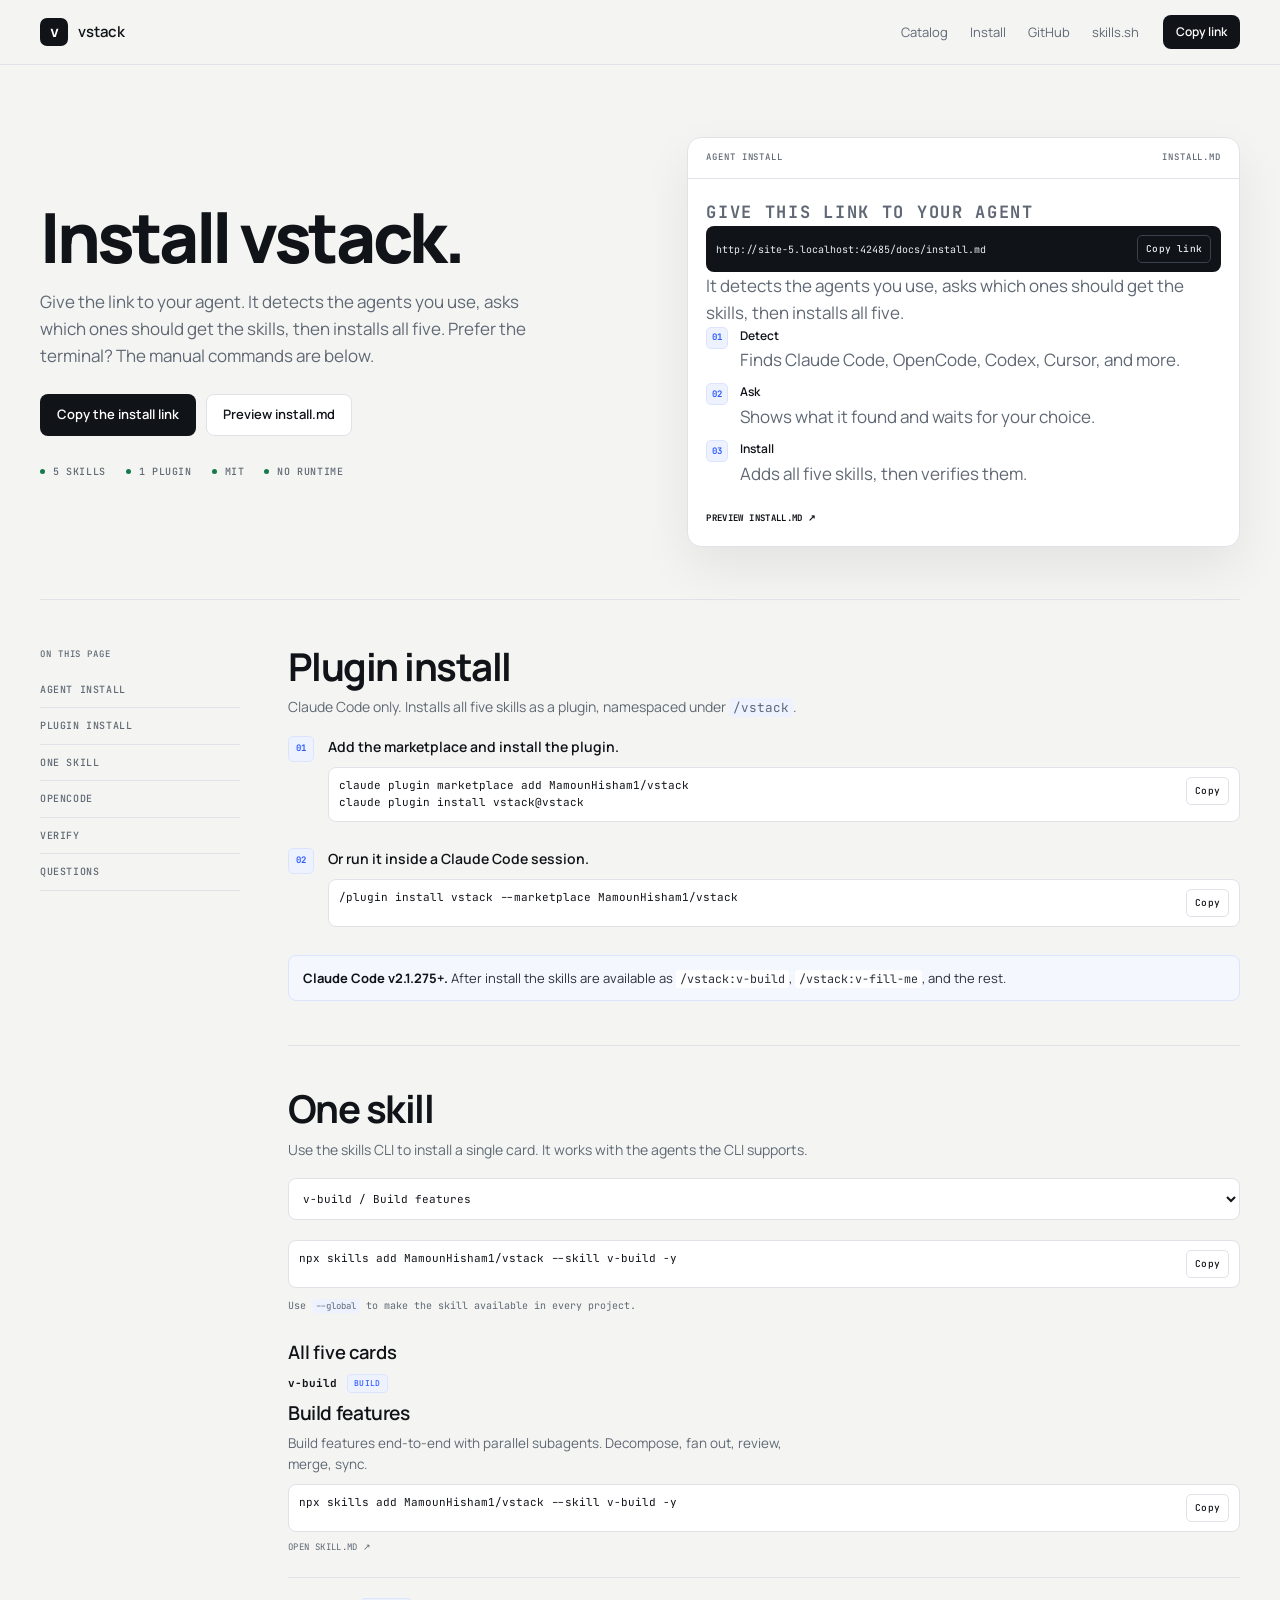
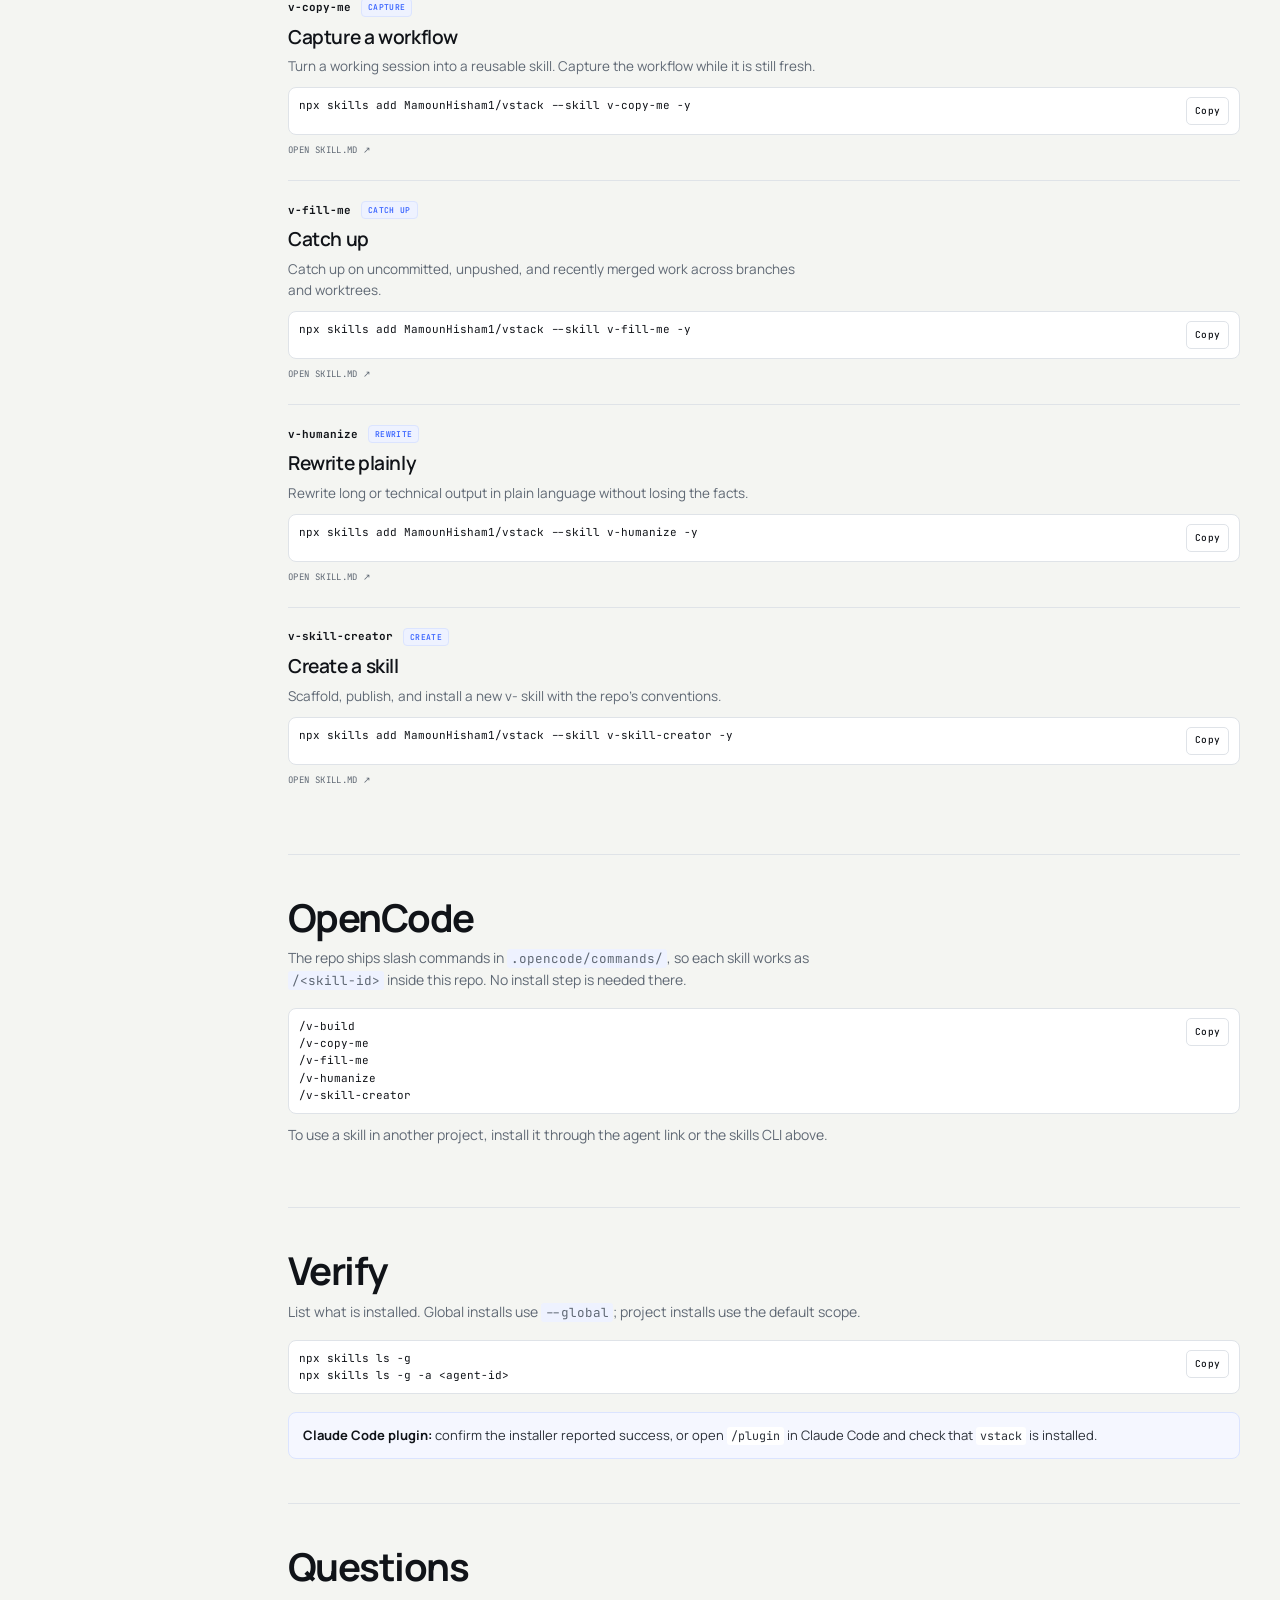
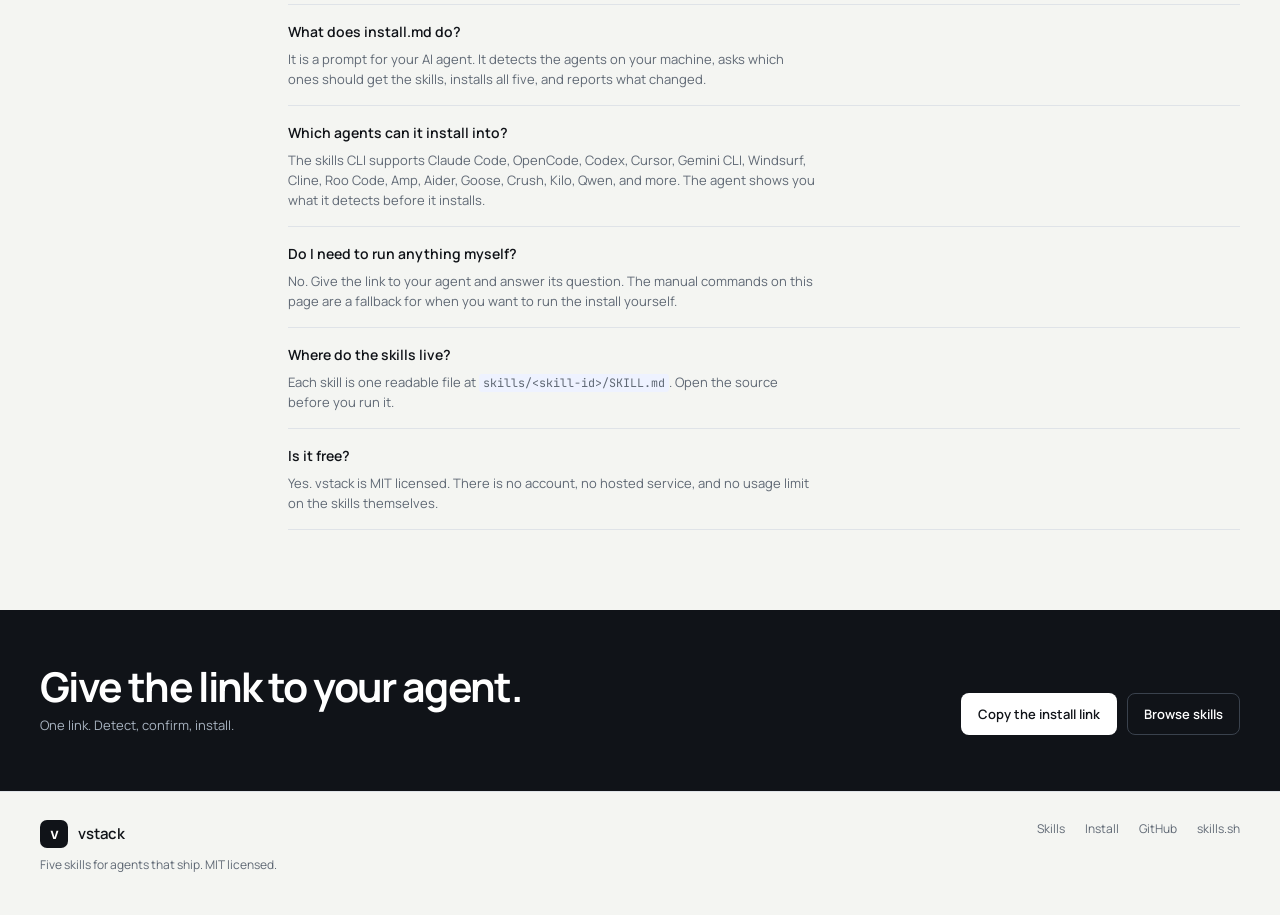
==== commit 63e2131b: "feat(site): ship the merge-queue design with an agent install link Rebuild the site around the Merge" ====
--- a/docs/install.html
+++ b/docs/install.html
@@ -4,192 +4,187 @@
   <meta charset="utf-8">
   <meta name="viewport" content="width=device-width, initial-scale=1">
   <title>Install — vstack</title>
-  <meta name="description" content="Install vstack skills as a Claude Code plugin, one skill at a time with the skills CLI, or as OpenCode slash commands. Every path is copy-paste ready.">
+  <meta name="description" content="Install vstack with your agent: give it the install.md link, it detects your agents, asks where to install, and adds all five skills. Manual commands included.">
   <link rel="canonical" href="https://mamounhisham1.github.io/vstack/install.html">
-  <meta name="theme-color" content="#e9e1cf">
+  <meta name="theme-color" content="#f4f5f2">
   <meta property="og:title" content="Install — vstack">
-  <meta property="og:description" content="Install vstack as a Claude Code plugin or one skill at a time. Copy-paste ready.">
+  <meta property="og:description" content="One install link for your agent. It detects your agents, asks where to install, and adds all five skills.">
   <meta property="og:type" content="website">
   <meta property="og:url" content="https://mamounhisham1.github.io/vstack/install.html">
   <link rel="icon" href="./favicon.svg" type="image/svg+xml">
-  <link rel="preload" href="./assets/fonts/archivo-variable-latin.woff2" as="font" type="font/woff2" crossorigin>
-  <link rel="preload" href="./assets/fonts/courier-prime-400-latin.woff2" as="font" type="font/woff2" crossorigin>
+  <link rel="preload" href="./assets/fonts/manrope-variable-latin.woff2" as="font" type="font/woff2" crossorigin>
+  <link rel="preload" href="./assets/fonts/jetbrains-mono-latin.woff2" as="font" type="font/woff2" crossorigin>
   <link rel="stylesheet" href="./assets/css/fonts.css">
-  <link rel="stylesheet" href="./assets/css/tokens.css">
+  <link rel="stylesheet" href="./assets/css/base.css">
   <link rel="stylesheet" href="./assets/css/site.css">
-  <link rel="stylesheet" href="./assets/css/catalog.css">
   <script defer src="./assets/js/app.js"></script>
 </head>
 <body>
-  <a class="skip-link" href="#choose">Skip to the install guide</a>
-
-  <header class="site-header">
-    <div class="wrap site-header__inner">
+  <header class="topbar">
+    <div class="wrap topbar-inner">
       <a class="brand" href="./index.html" aria-label="vstack home">
-        <span class="brand__mark" aria-hidden="true">v</span>
-        <span class="brand__text">
-          <span class="brand__word">vstack</span>
-          <span class="brand__sub">Catalog no. 01</span>
-        </span>
+        <span class="brand-mark" aria-hidden="true">v</span>
+        <span>vstack</span>
       </a>
-      <nav class="site-nav" aria-label="Primary">
-        <a href="./index.html#catalog">Catalog</a>
+      <nav class="nav" aria-label="Primary">
+        <a href="./index.html#skills">Catalog</a>
         <a href="./install.html" aria-current="page">Install</a>
         <a class="nav-optional" href="https://github.com/MamounHisham1/vstack">GitHub</a>
         <a class="nav-optional" href="https://skills.sh/MamounHisham1/vstack">skills.sh</a>
       </nav>
-      <a class="btn btn--primary btn--small nav-install" href="#plugin">Install</a>
+      <button type="button" class="btn btn-dark btn-sm" data-copy="https://mamounhisham1.github.io/vstack/install.md">Copy link</button>
     </div>
   </header>
 
   <main>
-    <section class="install-hero" aria-labelledby="install-title">
-      <div class="wrap">
-        <h1 id="install-title">Install vstack.</h1>
-        <p>One command for all five skills, or one card at a time. Pick the path that matches the agent you already use. Every command is copy-paste ready.</p>
-        <ul class="hero__meta" aria-label="Install facts">
-          <li>Claude Code + OpenCode</li>
-          <li>5 skills</li>
-          <li>MIT licensed</li>
-        </ul>
+    <section class="install-hero" id="agent" aria-labelledby="install-title">
+      <div class="wrap install-hero__grid">
+        <div>
+          <h1 id="install-title">Install vstack.</h1>
+          <p>Give the link to your agent. It detects the agents you use, asks which ones should get the skills, then installs all five. Prefer the terminal? The manual commands are below.</p>
+          <div class="cta">
+            <button type="button" class="btn btn-dark" data-copy="https://mamounhisham1.github.io/vstack/install.md">Copy the install link</button>
+            <a class="btn btn-ghost" href="./install.md">Preview install.md</a>
+          </div>
+          <ul class="meta" aria-label="Install facts">
+            <li>5 skills</li>
+            <li>1 plugin</li>
+            <li>MIT</li>
+            <li>No runtime</li>
+          </ul>
+        </div>
+
+        <div class="agent-card">
+          <div class="agent-card__head"><span>Agent install</span><span>install.md</span></div>
+          <div class="agent-card__body">
+            <p class="agent-card__kicker">Give this link to your agent</p>
+            <div class="link-field">
+              <code>https://mamounhisham1.github.io/vstack/install.md</code>
+              <button type="button" class="copy-btn" data-copy="https://mamounhisham1.github.io/vstack/install.md">Copy link</button>
+            </div>
+            <p class="agent-card__note">It detects the agents you use, asks which ones should get the skills, then installs all five.</p>
+            <ol class="agent-steps">
+              <li>
+                <span class="agent-step-no" aria-hidden="true">01</span>
+                <div><strong>Detect</strong><p>Finds Claude Code, OpenCode, Codex, Cursor, and more.</p></div>
+              </li>
+              <li>
+                <span class="agent-step-no" aria-hidden="true">02</span>
+                <div><strong>Ask</strong><p>Shows what it found and waits for your choice.</p></div>
+              </li>
+              <li>
+                <span class="agent-step-no" aria-hidden="true">03</span>
+                <div><strong>Install</strong><p>Adds all five skills, then verifies them.</p></div>
+              </li>
+            </ol>
+            <a class="agent-card__preview" href="./install.md">Preview install.md ↗</a>
+          </div>
+        </div>
       </div>
     </section>
 
     <div class="wrap install-layout">
       <aside class="install-nav" aria-label="On this page">
-        <p class="micro-label">On this card</p>
-        <a href="#choose">Which path?</a>
+        <p class="label">On this page</p>
+        <a href="#agent">Agent install</a>
         <a href="#plugin">Plugin install</a>
-        <a href="#per-skill">One skill</a>
+        <a href="#one-skill">One skill</a>
         <a href="#opencode">OpenCode</a>
         <a href="#verify">Verify</a>
         <a href="#questions">Questions</a>
       </aside>
 
       <div class="install-main">
-        <section class="install-block" id="choose" aria-labelledby="choose-title">
-          <h2 id="choose-title">Which path?</h2>
-          <p>Both paths install the same skills. Use the plugin if you want the whole collection in Claude Code; use the CLI if you want one card, a different agent, or a project-local install.</p>
-
-          <div class="path-grid">
-            <div class="path-card">
-              <span class="path-card__letter" aria-hidden="true">A</span>
-              <h3>You use Claude Code</h3>
-              <p>Install the plugin. One command, all five skills, namespaced so nothing collides.</p>
-              <span class="path-card__tag">Recommended</span>
-            </div>
-            <div class="path-card">
-              <span class="path-card__letter" aria-hidden="true">B</span>
-              <h3>You use OpenCode or one skill</h3>
-              <p>Use the skills CLI. Install exactly the card you need into the agent you already use.</p>
-              <span class="path-card__tag">Per skill</span>
-            </div>
-          </div>
-
-          <div class="callout">
-            <strong>No account, no runtime.</strong> The skills are plain files in the repo. Read any of them before you install.
-          </div>
-        </section>
-
         <section class="install-block" id="plugin" aria-labelledby="plugin-title">
           <h2 id="plugin-title">Plugin install</h2>
-          <p>Installs the <code>vstack</code> plugin with every <code>v-</code> skill. Skills run namespaced, for example <code>/vstack:v-build</code>.</p>
+          <p>Claude Code only. Installs all five skills as a plugin, namespaced under <code>/vstack</code>.</p>
 
           <ol class="step-list">
             <li>
-              <strong>Add the marketplace and install the plugin.</strong>
-              <div class="command command--stack">
-                <code>claude plugin marketplace add MamounHisham1/vstack
+              <div>
+                <strong>Add the marketplace and install the plugin.</strong>
+                <div class="command">
+                  <code>claude plugin marketplace add MamounHisham1/vstack
 claude plugin install vstack@vstack</code>
-                <button type="button" class="copy-btn" data-copy="claude plugin marketplace add MamounHisham1/vstack
+                  <button type="button" class="copy-btn" data-copy="claude plugin marketplace add MamounHisham1/vstack
 claude plugin install vstack@vstack">Copy</button>
+                </div>
               </div>
             </li>
             <li>
-              <strong>Or run it inside a Claude Code session.</strong>
-              <div class="command">
-                <code>/plugin install vstack --marketplace MamounHisham1/vstack</code>
-                <button type="button" class="copy-btn" data-copy="/plugin install vstack --marketplace MamounHisham1/vstack">Copy</button>
+              <div>
+                <strong>Or run it inside a Claude Code session.</strong>
+                <div class="command">
+                  <code>/plugin install vstack --marketplace MamounHisham1/vstack</code>
+                  <button type="button" class="copy-btn" data-copy="/plugin install vstack --marketplace MamounHisham1/vstack">Copy</button>
+                </div>
               </div>
             </li>
           </ol>
 
-          <div class="callout callout--brass">
-            <strong>Requires Claude Code v2.1.275+.</strong> After install, the skills are available as <code>/vstack:v-build</code>, <code>/vstack:v-fill-me</code>, and so on.
-          </div>
-        </section>
-
-        <section class="install-block" id="per-skill" aria-labelledby="per-skill-title">
-          <h2 id="per-skill-title">Install one skill</h2>
-          <p>The skills CLI installs a single card into the agent you choose. Replace the skill ID with any card from the catalog.</p>
-
-          <div class="skill-list" id="skill-list">
-            <!-- skill-list:start -->
-<article class="skill-row">
-  <div class="skill-row__head">
-    <span class="skill-row__no" aria-hidden="true">01</span>
-    <code class="skill-row__id">v-build</code>
-  </div>
-  <h3 class="skill-row__name">Build features</h3>
-  <p class="skill-row__desc">Build features end-to-end with parallel subagents — decompose big features into subagent-sized slices or fan out batches of small ones, then split into PRs, severity-gated review, sequential merge + local sync.</p>
-  <div class="command">
-    <code>npx skills add MamounHisham1/vstack <span class="cmd-tail">--skill v-build -y</span></code>
-    <button type="button" class="copy-btn" data-copy="npx skills add MamounHisham1/vstack --skill v-build -y" aria-label="Copy the install command for v-build">Copy</button>
-  </div>
-</article>
-<article class="skill-row">
-  <div class="skill-row__head">
-    <span class="skill-row__no" aria-hidden="true">02</span>
-    <code class="skill-row__id">v-copy-me</code>
-  </div>
-  <h3 class="skill-row__name">Capture a workflow</h3>
-  <p class="skill-row__desc">Extract workflow patterns from the current session and create or update v- skills in the vstack repo. Use when asked to copy, learn, or save how work gets done into skills.</p>
-  <div class="command">
-    <code>npx skills add MamounHisham1/vstack <span class="cmd-tail">--skill v-copy-me -y</span></code>
-    <button type="button" class="copy-btn" data-copy="npx skills add MamounHisham1/vstack --skill v-copy-me -y" aria-label="Copy the install command for v-copy-me">Copy</button>
-  </div>
-</article>
-<article class="skill-row">
-  <div class="skill-row__head">
-    <span class="skill-row__no" aria-hidden="true">03</span>
-    <code class="skill-row__id">v-fill-me</code>
-  </div>
-  <h3 class="skill-row__name">Catch up</h3>
-  <p class="skill-row__desc">Catch up on uncommitted, untracked, unpushed, and recently pushed work across the repo and worktrees. Use when the user asks to fill me in or what happened while away.</p>
-  <div class="command">
-    <code>npx skills add MamounHisham1/vstack <span class="cmd-tail">--skill v-fill-me -y</span></code>
-    <button type="button" class="copy-btn" data-copy="npx skills add MamounHisham1/vstack --skill v-fill-me -y" aria-label="Copy the install command for v-fill-me">Copy</button>
-  </div>
-</article>
-<article class="skill-row">
-  <div class="skill-row__head">
-    <span class="skill-row__no" aria-hidden="true">04</span>
-    <code class="skill-row__id">v-humanize</code>
-  </div>
-  <h3 class="skill-row__name">Rewrite plainly</h3>
-  <p class="skill-row__desc">Rewrite long or technical AI output into plain human-readable language. Use when the user asks to humanize, simplify, or re-explain the last output.</p>
-  <div class="command">
-    <code>npx skills add MamounHisham1/vstack <span class="cmd-tail">--skill v-humanize -y</span></code>
-    <button type="button" class="copy-btn" data-copy="npx skills add MamounHisham1/vstack --skill v-humanize -y" aria-label="Copy the install command for v-humanize">Copy</button>
-  </div>
-</article>
-<article class="skill-row">
-  <div class="skill-row__head">
-    <span class="skill-row__no" aria-hidden="true">05</span>
-    <code class="skill-row__id">v-skill-creator</code>
-  </div>
-  <h3 class="skill-row__name">Create a skill</h3>
-  <p class="skill-row__desc">Create a new v- prefixed skill in the vstack repo. Clarify requirements first, scaffold SKILL.md plus slash command, strip personal data, push to GitHub, and install via skills.sh.</p>
-  <div class="command">
-    <code>npx skills add MamounHisham1/vstack <span class="cmd-tail">--skill v-skill-creator -y</span></code>
-    <button type="button" class="copy-btn" data-copy="npx skills add MamounHisham1/vstack --skill v-skill-creator -y" aria-label="Copy the install command for v-skill-creator">Copy</button>
-  </div>
-</article>
-<!-- skill-list:end -->
-          </div>
-
-          <div class="callout callout--brass">
-            <strong>The CLI remembers your last selection.</strong> It reuses the agents you picked the next time you install, so you do not have to answer the same prompt again.
+          <div class="callout">
+            <strong>Claude Code v2.1.275+.</strong> After install the skills are available as <code>/vstack:v-build</code>, <code>/vstack:v-fill-me</code>, and the rest.
+          </div>
+        </section>
+
+        <section class="install-block" id="one-skill" aria-labelledby="one-skill-title">
+          <h2 id="one-skill-title">One skill</h2>
+          <p>Use the skills CLI to install a single card. It works with the agents the CLI supports.</p>
+
+          <select id="skill-picker" aria-label="Pick a skill">
+            <!-- picker:start -->
+<option value="v-build" data-command="npx skills add MamounHisham1/vstack --skill v-build -y" selected>v-build / Build features</option>
+<option value="v-copy-me" data-command="npx skills add MamounHisham1/vstack --skill v-copy-me -y">v-copy-me / Capture a workflow</option>
+<option value="v-fill-me" data-command="npx skills add MamounHisham1/vstack --skill v-fill-me -y">v-fill-me / Catch up</option>
+<option value="v-humanize" data-command="npx skills add MamounHisham1/vstack --skill v-humanize -y">v-humanize / Rewrite plainly</option>
+<option value="v-skill-creator" data-command="npx skills add MamounHisham1/vstack --skill v-skill-creator -y">v-skill-creator / Create a skill</option>
+<!-- picker:end -->
+          </select>
+          <div class="command">
+            <code id="picker-command">npx skills add MamounHisham1/vstack --skill v-build -y</code>
+            <button type="button" class="copy-btn" id="picker-copy" data-copy="npx skills add MamounHisham1/vstack --skill v-build -y">Copy</button>
+          </div>
+          <p class="fine">Use <code>--global</code> to make the skill available in every project.</p>
+
+          <h3>All five cards</h3>
+          <div class="install-skill-list">
+            <!-- install-skills:start -->
+<article class="install-skill">
+  <div class="install-skill__head"><code class="install-skill__id">v-build</code><span class="install-skill__tag">Build</span></div>
+  <h3>Build features</h3>
+  <p>Build features end-to-end with parallel subagents. Decompose, fan out, review, merge, sync.</p>
+  <div class="command"><code>npx skills add MamounHisham1/vstack <span class="cmd-tail">--skill v-build -y</span></code><button type="button" class="copy-btn" data-copy="npx skills add MamounHisham1/vstack --skill v-build -y" aria-label="Copy the install command for v-build">Copy</button></div>
+  <a class="install-skill__source" href="https://github.com/MamounHisham1/vstack/blob/main/skills/v-build/SKILL.md">Open SKILL.md ↗</a>
+</article>
+<article class="install-skill">
+  <div class="install-skill__head"><code class="install-skill__id">v-copy-me</code><span class="install-skill__tag">Capture</span></div>
+  <h3>Capture a workflow</h3>
+  <p>Turn a working session into a reusable skill. Capture the workflow while it is still fresh.</p>
+  <div class="command"><code>npx skills add MamounHisham1/vstack <span class="cmd-tail">--skill v-copy-me -y</span></code><button type="button" class="copy-btn" data-copy="npx skills add MamounHisham1/vstack --skill v-copy-me -y" aria-label="Copy the install command for v-copy-me">Copy</button></div>
+  <a class="install-skill__source" href="https://github.com/MamounHisham1/vstack/blob/main/skills/v-copy-me/SKILL.md">Open SKILL.md ↗</a>
+</article>
+<article class="install-skill">
+  <div class="install-skill__head"><code class="install-skill__id">v-fill-me</code><span class="install-skill__tag">Catch up</span></div>
+  <h3>Catch up</h3>
+  <p>Catch up on uncommitted, unpushed, and recently merged work across branches and worktrees.</p>
+  <div class="command"><code>npx skills add MamounHisham1/vstack <span class="cmd-tail">--skill v-fill-me -y</span></code><button type="button" class="copy-btn" data-copy="npx skills add MamounHisham1/vstack --skill v-fill-me -y" aria-label="Copy the install command for v-fill-me">Copy</button></div>
+  <a class="install-skill__source" href="https://github.com/MamounHisham1/vstack/blob/main/skills/v-fill-me/SKILL.md">Open SKILL.md ↗</a>
+</article>
+<article class="install-skill">
+  <div class="install-skill__head"><code class="install-skill__id">v-humanize</code><span class="install-skill__tag">Rewrite</span></div>
+  <h3>Rewrite plainly</h3>
+  <p>Rewrite long or technical output in plain language without losing the facts.</p>
+  <div class="command"><code>npx skills add MamounHisham1/vstack <span class="cmd-tail">--skill v-humanize -y</span></code><button type="button" class="copy-btn" data-copy="npx skills add MamounHisham1/vstack --skill v-humanize -y" aria-label="Copy the install command for v-humanize">Copy</button></div>
+  <a class="install-skill__source" href="https://github.com/MamounHisham1/vstack/blob/main/skills/v-humanize/SKILL.md">Open SKILL.md ↗</a>
+</article>
+<article class="install-skill">
+  <div class="install-skill__head"><code class="install-skill__id">v-skill-creator</code><span class="install-skill__tag">Create</span></div>
+  <h3>Create a skill</h3>
+  <p>Scaffold, publish, and install a new v- skill with the repo&#39;s conventions.</p>
+  <div class="command"><code>npx skills add MamounHisham1/vstack <span class="cmd-tail">--skill v-skill-creator -y</span></code><button type="button" class="copy-btn" data-copy="npx skills add MamounHisham1/vstack --skill v-skill-creator -y" aria-label="Copy the install command for v-skill-creator">Copy</button></div>
+  <a class="install-skill__source" href="https://github.com/MamounHisham1/vstack/blob/main/skills/v-skill-creator/SKILL.md">Open SKILL.md ↗</a>
+</article>
+<!-- install-skills:end -->
           </div>
         </section>
 
@@ -197,7 +192,7 @@
           <h2 id="opencode-title">OpenCode</h2>
           <p>The repo ships slash commands in <code>.opencode/commands/</code>, so each skill works as <code>/&lt;skill-id&gt;</code> inside this repo. No install step is needed there.</p>
 
-          <div class="command command--stack">
+          <div class="command">
             <code>/v-build
 /v-copy-me
 /v-fill-me
@@ -210,20 +205,22 @@
 /v-skill-creator">Copy</button>
           </div>
 
-          <p>To use a skill in another project, install it through the skills CLI command above.</p>
+          <p>To use a skill in another project, install it through the agent link or the skills CLI above.</p>
         </section>
 
         <section class="install-block" id="verify" aria-labelledby="verify-title">
           <h2 id="verify-title">Verify</h2>
-          <p>List what is installed for your agents:</p>
+          <p>List what is installed. Global installs use <code>--global</code>; project installs use the default scope.</p>
 
           <div class="command">
-            <code>npx skills list</code>
-            <button type="button" class="copy-btn" data-copy="npx skills list">Copy</button>
+            <code>npx skills ls -g
+npx skills ls -g -a &lt;agent-id&gt;</code>
+            <button type="button" class="copy-btn" data-copy="npx skills ls -g
+npx skills ls -g -a <agent-id>">Copy</button>
           </div>
 
           <div class="callout">
-            <strong>Command missing?</strong> Check that you installed for the agent you are actually using. The plugin path is Claude Code-specific; the CLI path follows the agents you selected.
+            <strong>Claude Code plugin:</strong> confirm the installer reported success, or open <code>/plugin</code> in Claude Code and check that <code>vstack</code> is installed.
           </div>
         </section>
 
@@ -231,18 +228,22 @@
           <h2 id="questions-title">Questions</h2>
           <dl class="faq">
             <div>
-              <dt>Do I need both the plugin and the skills CLI?</dt>
-              <dd>No. Use one path. The plugin is the fastest way to get all five skills into Claude Code. The CLI is for one card, a different agent, or a project-local install.</dd>
+              <dt>What does install.md do?</dt>
+              <dd>It is a prompt for your AI agent. It detects the agents on your machine, asks which ones should get the skills, installs all five, and reports what changed.</dd>
+            </div>
+            <div>
+              <dt>Which agents can it install into?</dt>
+              <dd>The skills CLI supports Claude Code, OpenCode, Codex, Cursor, Gemini CLI, Windsurf, Cline, Roo Code, Amp, Aider, Goose, Crush, Kilo, Qwen, and more. The agent shows you what it detects before it installs.</dd>
+            </div>
+            <div>
+              <dt>Do I need to run anything myself?</dt>
+              <dd>No. Give the link to your agent and answer its question. The manual commands on this page are a fallback for when you want to run the install yourself.</dd>
             </div>
             <div>
               <dt>Where do the skills live?</dt>
               <dd>Each skill is one readable file at <code>skills/&lt;skill-id&gt;/SKILL.md</code>. Open the source before you run it.</dd>
             </div>
             <div>
-              <dt>Does this work without Claude Code?</dt>
-              <dd>The skills are plain files. The plugin path is Claude Code-specific; the CLI path installs into the agents the skills CLI supports. This repo also ships OpenCode slash commands.</dd>
-            </div>
-            <div>
               <dt>Is it free?</dt>
               <dd>Yes. vstack is MIT licensed. There is no account, no hosted service, and no usage limit on the skills themselves.</dd>
             </div>
@@ -251,39 +252,32 @@
       </div>
     </div>
 
-    <section class="closing" aria-labelledby="closing-title">
-      <div class="wrap closing__inner">
-        <h2 id="closing-title">Read the card. Copy the command. Ship.</h2>
-        <div class="closing__actions">
-          <a class="btn btn--primary" href="./index.html#catalog">Browse the catalog</a>
-          <a class="btn btn--ghost" href="#plugin">Back to the plugin</a>
+    <section class="install-close" aria-labelledby="close-title">
+      <div class="wrap install-close__inner">
+        <div>
+          <h2 id="close-title">Give the link to your agent.</h2>
+          <p>One link. Detect, confirm, install.</p>
+        </div>
+        <div class="cta">
+          <button type="button" class="btn btn-light" data-copy="https://mamounhisham1.github.io/vstack/install.md">Copy the install link</button>
+          <a class="btn btn-outline-light" href="./index.html#skills">Browse skills</a>
         </div>
       </div>
     </section>
   </main>
 
-  <footer class="site-footer">
-    <div class="wrap">
-      <div class="site-footer__grid">
-        <div>
-          <div class="footer-brand">
-            <span class="brand__mark" aria-hidden="true">v</span>
-            <span>vstack</span>
-          </div>
-          <p class="footer-note">A personal skill collection for coding agents. Every skill is one readable file, MIT licensed, and built to ship real work.</p>
-        </div>
-        <nav class="footer-links" aria-label="Footer">
-          <a href="./index.html#catalog">Catalog</a>
-          <a href="./install.html">Install</a>
-          <a href="https://github.com/MamounHisham1/vstack">GitHub</a>
-          <a href="https://skills.sh/MamounHisham1/vstack">skills.sh</a>
-          <a href="https://github.com/MamounHisham1/vstack/blob/main/LICENSE">License</a>
-        </nav>
-      </div>
-      <div class="footer-bottom">
-        <span>© 2026 Mamoun Hisham · MIT licensed</span>
-        <span>Set in Archivo + Courier Prime. No analytics.</span>
-      </div>
+  <footer class="footer">
+    <div class="wrap footer-inner">
+      <div>
+        <a class="brand" href="./index.html"><span class="brand-mark" aria-hidden="true">v</span><span>vstack</span></a>
+        <p>Five skills for agents that ship. MIT licensed.</p>
+      </div>
+      <nav aria-label="Footer">
+        <a href="./index.html#skills">Skills</a>
+        <a href="./install.html">Install</a>
+        <a href="https://github.com/MamounHisham1/vstack">GitHub</a>
+        <a href="https://skills.sh/MamounHisham1/vstack">skills.sh</a>
+      </nav>
     </div>
   </footer>
 
--- a/docs/assets/css/fonts.css
+++ b/docs/assets/css/fonts.css
@@ -1,36 +1,46 @@
-/* Self-hosted subsets. Both families are licensed under the SIL Open Font
-   License 1.1; the license texts ship beside the files. */
+/* Self-hosted latin subsets. Manrope and JetBrains Mono are licensed under
+   the SIL Open Font License 1.1; the license texts ship beside the files. */
 
 @font-face {
-  font-family: "Archivo";
+  font-family: "Manrope";
   font-style: normal;
-  font-weight: 400 900;
-  font-stretch: 100%;
+  font-weight: 400 800;
   font-display: swap;
-  src: url("../fonts/archivo-variable-latin.woff2") format("woff2");
+  src: url("../fonts/manrope-variable-latin.woff2") format("woff2");
   unicode-range: U+0000-00FF, U+0131, U+0152-0153, U+02BB-02BC, U+02C6, U+02DA,
     U+02DC, U+0304, U+0308, U+0329, U+2000-206F, U+20AC, U+2122, U+2191, U+2193,
     U+2212, U+2215, U+FEFF, U+FFFD;
 }
 
 @font-face {
-  font-family: "Courier Prime";
+  font-family: "JetBrains Mono";
   font-style: normal;
   font-weight: 400;
   font-display: swap;
-  src: url("../fonts/courier-prime-400-latin.woff2") format("woff2");
+  src: url("../fonts/jetbrains-mono-latin.woff2") format("woff2");
   unicode-range: U+0000-00FF, U+0131, U+0152-0153, U+02BB-02BC, U+02C6, U+02DA,
     U+02DC, U+0304, U+0308, U+0329, U+2000-206F, U+20AC, U+2122, U+2191, U+2193,
     U+2212, U+2215, U+FEFF, U+FFFD;
 }
 
 @font-face {
-  font-family: "Courier Prime";
+  font-family: "JetBrains Mono";
   font-style: normal;
-  font-weight: 700;
+  font-weight: 500;
   font-display: swap;
-  src: url("../fonts/courier-prime-700-latin.woff2") format("woff2");
+  src: url("../fonts/jetbrains-mono-latin.woff2") format("woff2");
   unicode-range: U+0000-00FF, U+0131, U+0152-0153, U+02BB-02BC, U+02C6, U+02DA,
     U+02DC, U+0304, U+0308, U+0329, U+2000-206F, U+20AC, U+2122, U+2191, U+2193,
     U+2212, U+2215, U+FEFF, U+FFFD;
 }
+
+@font-face {
+  font-family: "JetBrains Mono";
+  font-style: normal;
+  font-weight: 700;
+  font-display: swap;
+  src: url("../fonts/jetbrains-mono-latin.woff2") format("woff2");
+  unicode-range: U+0000-00FF, U+0131, U+0152-0153, U+02BB-02BC, U+02C6, U+02DA,
+    U+02DC, U+0304, U+0308, U+0329, U+2000-206F, U+20AC, U+2122, U+2191, U+2193,
+    U+2212, U+2215, U+FEFF, U+FFFD;
+}
--- a/docs/assets/css/base.css
+++ b/docs/assets/css/base.css
@@ -0,0 +1,76 @@
+*,
+*::before,
+*::after {
+  box-sizing: border-box;
+}
+
+html {
+  scroll-behavior: smooth;
+  scroll-padding-top: 5.5rem;
+  -webkit-text-size-adjust: 100%;
+}
+
+body {
+  margin: 0;
+  -webkit-font-smoothing: antialiased;
+  text-rendering: optimizeLegibility;
+}
+
+img,
+svg {
+  display: block;
+  max-width: 100%;
+}
+
+button,
+input,
+select,
+textarea {
+  font: inherit;
+}
+
+a {
+  color: inherit;
+  text-decoration-thickness: 1px;
+  text-underline-offset: 3px;
+}
+
+[hidden] {
+  display: none !important;
+}
+
+.cmd-tail {
+  display: inline-block;
+  white-space: nowrap;
+}
+
+.visually-hidden {
+  position: absolute !important;
+  width: 1px;
+  height: 1px;
+  padding: 0;
+  margin: -1px;
+  overflow: hidden;
+  clip: rect(0, 0, 0, 0);
+  white-space: nowrap;
+  border: 0;
+}
+
+:focus-visible {
+  outline: 2px solid currentColor;
+  outline-offset: 3px;
+}
+
+@media (prefers-reduced-motion: reduce) {
+  html {
+    scroll-behavior: auto;
+  }
+
+  *,
+  *::before,
+  *::after {
+    animation-duration: 0.01ms !important;
+    animation-iteration-count: 1 !important;
+    transition-duration: 0.01ms !important;
+  }
+}
--- a/docs/assets/css/site.css
+++ b/docs/assets/css/site.css
@@ -1,990 +1,848 @@
-/* ---------------------------------------------------------------- layout */
-.skip-link {
-  position: absolute;
-  top: 0;
-  left: 1rem;
-  z-index: 200;
-  padding: 0.55rem 0.8rem;
-  background: var(--red);
-  color: var(--paper-3);
-  font-family: var(--font-mono);
-  font-size: 0.7rem;
-  font-weight: 700;
-  letter-spacing: 0.08em;
-  text-transform: uppercase;
-  text-decoration: none;
-  transform: translateY(-150%);
-}
-
-.skip-link:focus {
-  transform: translateY(0);
-  color: var(--paper-3);
-}
-
-/* ---------------------------------------------------------------- header */
-.site-header {
+:root {
+  --bg: #f4f5f2;
+  --panel: #ffffff;
+  --ink: #101318;
+  --ink-2: #2b3038;
+  --muted: #5f6874;
+  --muted-2: #646d79;
+  --line: #dfe3e8;
+  --line-2: #eef0f2;
+  --blue: #2f5cff;
+  --blue-bg: #eef2ff;
+  --green: #16794a;
+  --green-bg: #e8f5ee;
+  --font: "Manrope", "Helvetica Neue", Arial, sans-serif;
+  --mono: "JetBrains Mono", "SFMono-Regular", Consolas, monospace;
+  --wrap: 1200px;
+}
+
+html {
+  scroll-padding-top: 5.5rem;
+}
+
+body {
+  background: var(--bg);
+  color: var(--ink);
+  font-family: var(--font);
+  font-size: 16px;
+  line-height: 1.55;
+}
+
+::selection {
+  background: var(--blue);
+  color: #fff;
+}
+
+:focus-visible {
+  outline: 2px solid var(--blue);
+}
+
+.wrap {
+  width: min(100% - 48px, var(--wrap));
+  margin-inline: auto;
+}
+
+.topbar {
   position: sticky;
   top: 0;
-  z-index: 70;
-  background: var(--paper);
-  background: color-mix(in srgb, var(--paper) 94%, transparent);
-  border-bottom: 1px solid var(--ink);
-  -webkit-backdrop-filter: blur(8px);
-  backdrop-filter: blur(8px);
-}
-
-@supports not (backdrop-filter: blur(8px)) {
-  .site-header {
-    background: var(--paper);
-  }
-}
-
-.site-header__inner {
+  z-index: 20;
+  background: rgba(244, 245, 242, 0.9);
+  border-bottom: 1px solid var(--line);
+  -webkit-backdrop-filter: blur(10px);
+  backdrop-filter: blur(10px);
+}
+
+.topbar-inner {
   display: flex;
   align-items: center;
-  gap: 1.25rem;
-  min-height: 68px;
+  gap: 24px;
+  min-height: 64px;
 }
 
 .brand {
   display: inline-flex;
   align-items: center;
-  gap: 0.65rem;
+  gap: 10px;
   margin-right: auto;
   color: var(--ink);
+  font-size: 15px;
+  font-weight: 600;
+  letter-spacing: -0.01em;
   text-decoration: none;
 }
 
-.brand:hover {
-  color: var(--ink);
-}
-
-.brand__mark {
+.brand-mark {
   display: grid;
   place-items: center;
-  width: 30px;
-  height: 30px;
+  width: 28px;
+  height: 28px;
   flex: none;
-  background: var(--red);
-  color: var(--paper-3);
-  border: 1px solid var(--ink);
-  box-shadow: var(--shadow-hard-sm);
-  font-family: var(--font-mono);
-  font-size: 1.1rem;
-  font-weight: 700;
+  background: var(--ink);
+  color: #fff;
+  border-radius: 7px;
+  font-family: var(--mono);
+  font-size: 15px;
+  font-weight: 600;
   line-height: 1;
 }
 
-.brand__text {
-  display: flex;
-  flex-direction: column;
-  gap: 1px;
-}
-
-.brand__word {
-  font-family: var(--font-mono);
-  font-size: 1.02rem;
-  font-weight: 700;
-  line-height: 1;
-  letter-spacing: 0.01em;
-}
-
-.brand__sub {
-  font-family: var(--font-mono);
-  font-size: 0.52rem;
-  line-height: 1.2;
-  letter-spacing: 0.17em;
-  text-transform: uppercase;
-  color: var(--muted);
-}
-
-.site-nav {
+.nav {
   display: flex;
   align-items: center;
-  gap: 0.1rem;
-}
-
-.site-nav a {
-  padding: 0.55rem 0.6rem;
-  color: var(--ink-2);
-  font-family: var(--font-mono);
-  font-size: 0.66rem;
-  font-weight: 700;
-  letter-spacing: 0.1em;
-  text-transform: uppercase;
+  gap: 22px;
+}
+
+.nav a {
+  color: var(--muted);
+  font-size: 13px;
   text-decoration: none;
 }
 
-.site-nav a:hover {
-  color: var(--red);
-  background: rgba(28, 27, 23, 0.055);
-}
-
-.nav-install {
-  flex: none;
-}
-
-/* ---------------------------------------------------------------- buttons */
+.nav a:hover {
+  color: var(--ink);
+}
+
 .btn {
   display: inline-flex;
   align-items: center;
   justify-content: center;
-  gap: 0.45rem;
-  min-height: 44px;
-  padding: 0.7rem 1rem;
-  background: var(--paper-2);
+  min-height: 42px;
+  padding: 0 16px;
+  border: 1px solid transparent;
+  border-radius: 8px;
+  font-size: 13px;
+  font-weight: 600;
+  line-height: 1;
+  text-decoration: none;
+  cursor: pointer;
+  transition: background 150ms ease, border-color 150ms ease, color 150ms ease;
+}
+
+.btn-dark {
+  background: var(--ink);
+  color: #fff;
+}
+
+.btn-dark:hover {
+  background: var(--ink-2);
+}
+
+.btn-ghost {
+  background: var(--panel);
+  border-color: var(--line);
   color: var(--ink);
-  border: 1px solid var(--ink);
-  border-radius: var(--radius);
-  box-shadow: var(--shadow-hard);
-  font-family: var(--font-mono);
-  font-size: 0.68rem;
-  font-weight: 700;
-  letter-spacing: 0.08em;
-  line-height: 1.2;
-  text-align: center;
+}
+
+.btn-ghost:hover {
+  border-color: var(--ink);
+}
+
+.btn-sm {
+  min-height: 34px;
+  padding: 0 12px;
+  font-size: 12px;
+}
+
+/* Hero */
+.hero {
+  padding: 88px 0 72px;
+}
+
+.hero-grid {
+  display: grid;
+  grid-template-columns: minmax(0, 1.05fr) minmax(380px, 0.95fr);
+  align-items: center;
+  gap: clamp(40px, 6vw, 72px);
+}
+
+.hero-copy {
+  min-width: 0;
+}
+
+.hero h1 {
+  max-width: 13ch;
+  margin: 0 0 24px;
+  font-size: clamp(3rem, 5.4vw, 5.2rem);
+  font-weight: 800;
+  letter-spacing: -0.052em;
+  line-height: 0.95;
+}
+
+.hero h1 .accent {
+  color: var(--blue);
+}
+
+.lead {
+  max-width: 48ch;
+  margin: 0 0 28px;
+  color: var(--muted);
+  font-size: 18px;
+  line-height: 1.6;
+}
+
+.cta {
+  display: flex;
+  flex-wrap: wrap;
+  gap: 10px;
+}
+
+.meta {
+  display: flex;
+  flex-wrap: wrap;
+  gap: 10px 20px;
+  margin: 28px 0 0;
+  padding: 0;
+  list-style: none;
+  color: var(--muted);
+  font-family: var(--mono);
+  font-size: 10px;
+  font-weight: 500;
+  letter-spacing: 0.06em;
+  text-transform: uppercase;
+}
+
+.meta li {
+  display: inline-flex;
+  align-items: center;
+  gap: 8px;
+}
+
+.meta li::before {
+  content: "";
+  width: 5px;
+  height: 5px;
+  background: var(--green);
+  border-radius: 50%;
+}
+
+/* Agent install card */
+.agent-card {
+  min-width: 0;
+  background: var(--panel);
+  border: 1px solid var(--line);
+  border-radius: 14px;
+  box-shadow: 0 20px 50px rgba(16, 19, 24, 0.07);
+  overflow: hidden;
+}
+
+.agent-card__head {
+  display: flex;
+  align-items: center;
+  justify-content: space-between;
+  gap: 12px;
+  padding: 13px 18px;
+  border-bottom: 1px solid var(--line);
+  color: var(--muted);
+  font-family: var(--mono);
+  font-size: 9px;
+  font-weight: 500;
+  letter-spacing: 0.1em;
+  text-transform: uppercase;
+}
+
+.agent-card__body {
+  padding: 20px 18px 18px;
+}
+
+.agent-card__kicker {
+  margin: 0 0 10px;
+  color: var(--blue);
+  font-family: var(--mono);
+  font-size: 9px;
+  font-weight: 600;
+  letter-spacing: 0.1em;
+  text-transform: uppercase;
+}
+
+.link-field {
+  display: flex;
+  align-items: center;
+  gap: 8px;
+  padding: 9px 10px;
+  background: var(--ink);
+  border-radius: 8px;
+}
+
+.link-field code {
+  flex: 1;
+  min-width: 0;
+  color: #e8edf4;
+  font-family: var(--mono);
+  font-size: 10px;
+  line-height: 1.5;
+  white-space: pre-wrap;
+  overflow-wrap: anywhere;
+}
+
+.link-field .copy-btn {
+  background: transparent;
+  border-color: #3a424d;
+  color: #e8edf4;
+}
+
+.link-field .copy-btn:hover {
+  border-color: #fff;
+}
+
+.link-field .copy-btn.is-copied {
+  background: var(--green);
+  border-color: var(--green);
+  color: #fff;
+}
+
+.agent-card__note {
+  margin: 12px 0 16px;
+  color: var(--muted);
+  font-size: 12.5px;
+  line-height: 1.55;
+}
+
+.agent-steps {
+  display: grid;
+  gap: 10px;
+  margin: 0 0 16px;
+  padding: 0;
+  list-style: none;
+}
+
+.agent-steps li {
+  display: grid;
+  grid-template-columns: 24px minmax(0, 1fr);
+  gap: 10px;
+  align-items: start;
+}
+
+.agent-step-no {
+  display: grid;
+  place-items: center;
+  width: 22px;
+  height: 22px;
+  background: var(--blue-bg);
+  border: 1px solid #dbe4ff;
+  border-radius: 5px;
+  color: var(--blue);
+  font-family: var(--mono);
+  font-size: 9px;
+  font-weight: 600;
+  line-height: 1;
+}
+
+.agent-steps strong {
+  display: block;
+  margin-bottom: 1px;
+  font-size: 12px;
+  font-weight: 600;
+}
+
+.agent-steps p {
+  margin: 0;
+  color: var(--muted);
+  font-size: 11.5px;
+  line-height: 1.45;
+}
+
+.agent-card__preview {
+  display: inline-flex;
+  align-items: center;
+  gap: 4px;
+  color: var(--ink);
+  font-family: var(--mono);
+  font-size: 9px;
+  font-weight: 600;
+  letter-spacing: 0.04em;
   text-decoration: none;
   text-transform: uppercase;
+}
+
+.agent-card__preview:hover {
+  color: var(--blue);
+}
+
+/* Shared copy button */
+.copy-btn {
+  flex: none;
+  min-height: 28px;
+  padding: 0 8px;
+  background: var(--panel);
+  border: 1px solid var(--line);
+  border-radius: 5px;
+  color: var(--ink);
+  font-family: var(--mono);
+  font-size: 9.5px;
+  font-weight: 500;
+  letter-spacing: 0.02em;
   cursor: pointer;
-  transition: transform 150ms ease, box-shadow 150ms ease, background 150ms ease;
-}
-
-.btn:hover {
+  transition: background 150ms ease, border-color 150ms ease, color 150ms ease;
+}
+
+.copy-btn:hover {
+  border-color: var(--ink);
+}
+
+.copy-btn.is-copied {
+  background: var(--green-bg);
+  border-color: var(--green);
+  color: var(--green);
+}
+
+/* Works with */
+.works-with {
+  padding: 14px 0;
+  background: #fbfbf9;
+  border-top: 1px solid var(--line);
+  border-bottom: 1px solid var(--line);
+}
+
+.works-with .wrap {
+  display: flex;
+  align-items: center;
+  gap: 18px;
+  flex-wrap: wrap;
+}
+
+.works-with span {
+  color: var(--muted-2);
+  font-family: var(--mono);
+  font-size: 9px;
+  font-weight: 500;
+  letter-spacing: 0.1em;
+  text-transform: uppercase;
+}
+
+.works-with ul {
+  display: flex;
+  flex-wrap: wrap;
+  gap: 10px 26px;
+  margin: 0;
+  padding: 0;
+  list-style: none;
+}
+
+.works-with li {
+  color: var(--ink-2);
+  font-size: 12px;
+  font-weight: 600;
+}
+
+/* Skills */
+.skills {
+  padding: 72px 0 80px;
+}
+
+.section-head {
+  display: grid;
+  grid-template-columns: minmax(0, 1fr) 340px;
+  align-items: end;
+  gap: 40px;
+  margin-bottom: 30px;
+}
+
+.section-head h2 {
+  margin: 0 0 10px;
+  font-size: clamp(2rem, 3.4vw, 3rem);
+  font-weight: 700;
+  letter-spacing: -0.045em;
+  line-height: 1;
+}
+
+.section-head p {
+  max-width: 54ch;
+  margin: 0;
+  color: var(--muted);
+  font-size: 14px;
+}
+
+.filter {
+  display: flex;
+  flex-direction: column;
+  gap: 7px;
+}
+
+.filter label {
+  color: var(--muted);
+  font-family: var(--mono);
+  font-size: 9px;
+  font-weight: 500;
+  letter-spacing: 0.1em;
+  text-transform: uppercase;
+}
+
+.filter input {
+  width: 100%;
+  height: 42px;
+  padding: 0 12px;
+  background: var(--panel);
+  border: 1px solid var(--line);
+  border-radius: 8px;
   color: var(--ink);
-  background: var(--paper-3);
-  transform: translate(-1px, -1px);
-  box-shadow: 4px 4px 0 var(--ink);
-}
-
-.btn:active {
-  transform: translate(2px, 2px);
-  box-shadow: 1px 1px 0 var(--ink);
-}
-
-.btn--primary {
-  background: var(--red);
-  color: var(--paper-3);
-}
-
-.btn--primary:hover {
-  background: var(--red-bright);
-  color: var(--paper-3);
-}
-
-.btn--ghost {
+  font-family: var(--font);
+  font-size: 13px;
+  outline: none;
+  transition: border-color 150ms ease, box-shadow 150ms ease;
+}
+
+.filter input::placeholder {
+  color: var(--muted-2);
+  opacity: 1;
+}
+
+.filter input:focus {
+  border-color: var(--blue);
+  box-shadow: 0 0 0 3px rgba(47, 92, 255, 0.12);
+}
+
+#skill-count {
+  align-self: flex-end;
+  color: var(--muted-2);
+  font-family: var(--mono);
+  font-size: 9px;
+  letter-spacing: 0.04em;
+}
+
+.skill-list {
+  border-top: 1px solid var(--line);
+}
+
+.skill-row {
+  display: grid;
+  grid-template-columns: 44px minmax(0, 1fr) minmax(280px, 340px);
+  align-items: start;
+  gap: 24px;
+  padding: 26px 0;
+  border-bottom: 1px solid var(--line);
+}
+
+.skill-no {
+  padding-top: 4px;
+  color: var(--muted-2);
+  font-family: var(--mono);
+  font-size: 10px;
+}
+
+.skill-top {
+  display: flex;
+  align-items: center;
+  gap: 9px;
+  flex-wrap: wrap;
+}
+
+.skill-id {
+  font-family: var(--mono);
+  font-size: 12px;
+  font-weight: 600;
+}
+
+.skill-tag {
+  padding: 2px 6px;
+  background: var(--blue-bg);
+  border: 1px solid #dbe4ff;
+  border-radius: 4px;
+  color: var(--blue);
+  font-family: var(--mono);
+  font-size: 8px;
+  font-weight: 500;
+  letter-spacing: 0.04em;
+  text-transform: uppercase;
+}
+
+.skill-main h3 {
+  margin: 6px 0 6px;
+  font-size: 24px;
+  font-weight: 600;
+  letter-spacing: -0.03em;
+  line-height: 1.15;
+}
+
+.skill-main p {
+  max-width: 58ch;
+  margin: 0;
+  color: var(--muted);
+  font-size: 13.5px;
+  line-height: 1.55;
+}
+
+.skill-side {
+  display: flex;
+  flex-direction: column;
+  gap: 10px;
+  min-width: 0;
+}
+
+.skill-tags {
+  display: flex;
+  flex-wrap: wrap;
+  gap: 6px;
+}
+
+.skill-tags span {
+  padding: 2px 6px;
+  border: 1px solid var(--line);
+  border-radius: 4px;
+  color: var(--muted);
+  font-family: var(--mono);
+  font-size: 8px;
+  font-weight: 500;
+  letter-spacing: 0.04em;
+  text-transform: uppercase;
+}
+
+.skill-command {
+  display: flex;
+  align-items: center;
+  gap: 8px;
+  padding: 6px 7px;
+  background: #f7f8f6;
+  border: 1px solid var(--line);
+  border-radius: 8px;
+}
+
+.skill-command code {
+  flex: 1;
+  min-width: 0;
+  color: var(--ink-2);
+  font-family: var(--mono);
+  font-size: 10px;
+  line-height: 1.5;
+  white-space: pre-wrap;
+  overflow-wrap: anywhere;
+}
+
+.no-results {
+  margin: 0;
+  padding: 32px 0;
+  color: var(--muted);
+  font-size: 14px;
+  border-bottom: 1px solid var(--line);
+}
+
+/* Install */
+.install {
+  padding: 72px 0;
+  background: var(--ink);
+  color: #fff;
+}
+
+.install-grid {
+  display: grid;
+  grid-template-columns: 1fr 1fr;
+  gap: clamp(32px, 5vw, 64px);
+}
+
+.install-copy {
+  min-width: 0;
+}
+
+.label {
+  margin: 0 0 10px;
+  color: #9aa8b8;
+  font-family: var(--mono);
+  font-size: 9px;
+  font-weight: 500;
+  letter-spacing: 0.1em;
+  text-transform: uppercase;
+}
+
+.install h2 {
+  margin: 0 0 10px;
+  font-size: clamp(1.8rem, 3vw, 2.6rem);
+  font-weight: 700;
+  letter-spacing: -0.04em;
+  line-height: 1;
+}
+
+.install p {
+  max-width: 52ch;
+  margin: 0 0 18px;
+  color: #a8b3c0;
+  font-size: 14px;
+  line-height: 1.6;
+}
+
+.install .command {
+  display: flex;
+  align-items: flex-start;
+  gap: 8px;
+  padding: 9px 10px;
+  background: #1a1f27;
+  border: 1px solid #2a313b;
+  border-radius: 8px;
+}
+
+.install .command code {
+  flex: 1;
+  min-width: 0;
+  color: #e8edf4;
+  font-family: var(--mono);
+  font-size: 11px;
+  line-height: 1.55;
+  white-space: pre-wrap;
+  overflow-wrap: anywhere;
+}
+
+.copy-btn-light {
   background: transparent;
-  box-shadow: none;
-  border-color: var(--ink);
-}
-
-.btn--ghost:hover {
-  background: var(--paper-2);
-  box-shadow: var(--shadow-hard);
-}
-
-.btn--small {
-  min-height: 38px;
-  padding: 0.5rem 0.75rem;
-  font-size: 0.62rem;
-  box-shadow: var(--shadow-hard-sm);
-}
-
-.btn--small:hover {
-  box-shadow: 3px 3px 0 var(--ink);
-}
-
-.btn--block {
+  border-color: #3a424d;
+  color: #e8edf4;
+}
+
+.copy-btn-light:hover {
+  background: #2a313b;
+  border-color: #4a5461;
+}
+
+.install .fine {
+  margin: 10px 0 0;
+  color: #7f8b99;
+  font-family: var(--mono);
+  font-size: 9.5px;
+  line-height: 1.5;
+}
+
+#skill-picker {
   width: 100%;
-}
-
-/* ---------------------------------------------------------------- hero */
-.hero {
-  padding: clamp(3rem, 7vw, 6rem) 0 clamp(3rem, 6vw, 5rem);
-}
-
-.hero__grid {
+  height: 42px;
+  margin: 0 0 10px;
+  padding: 0 10px;
+  background: #1a1f27;
+  border: 1px solid #2a313b;
+  border-radius: 8px;
+  color: #e8edf4;
+  font-family: var(--mono);
+  font-size: 11px;
+  color-scheme: dark;
+  cursor: pointer;
+}
+
+#skill-picker:hover {
+  border-color: #4a5461;
+}
+
+/* Principles */
+.principles {
+  padding: 64px 0 72px;
+}
+
+.principles-grid {
+  display: grid;
+  grid-template-columns: repeat(4, minmax(0, 1fr));
+  gap: 24px;
+  padding-top: 24px;
+  border-top: 1px solid var(--line);
+}
+
+.principles-grid .dot {
+  display: block;
+  width: 6px;
+  height: 6px;
+  background: var(--green);
+  border-radius: 50%;
+}
+
+.principles-grid h3 {
+  margin: 8px 0 5px;
+  font-size: 14px;
+  font-weight: 600;
+  letter-spacing: -0.01em;
+}
+
+.principles-grid p {
+  margin: 0;
+  color: var(--muted);
+  font-size: 13px;
+  line-height: 1.5;
+}
+
+.principles-grid code {
+  padding: 1px 4px;
+  background: var(--line-2);
+  border-radius: 4px;
+  font-family: var(--mono);
+  font-size: 0.9em;
+  white-space: nowrap;
+}
+
+/* Footer */
+.footer {
+  padding: 28px 0 40px;
+  border-top: 1px solid var(--line);
+}
+
+.footer-inner {
+  display: flex;
+  align-items: flex-start;
+  justify-content: space-between;
+  gap: 24px;
+  flex-wrap: wrap;
+}
+
+.footer .brand {
+  margin: 0 0 8px;
+}
+
+.footer p {
+  margin: 0;
+  color: var(--muted);
+  font-size: 12px;
+}
+
+.footer nav {
+  display: flex;
+  flex-wrap: wrap;
+  gap: 8px 20px;
+}
+
+.footer nav a {
+  color: var(--muted);
+  font-size: 12px;
+  text-decoration: none;
+}
+
+.footer nav a:hover {
+  color: var(--ink);
+}
+
+/* Install guide */
+.install-hero {
+  padding: 72px 0 52px;
+}
+
+.install-hero__grid {
   display: grid;
   grid-template-columns: minmax(0, 1.02fr) minmax(360px, 0.98fr);
   align-items: center;
-  gap: clamp(2.5rem, 5vw, 5rem);
-}
-
-.hero__copy {
-  min-width: 0;
-}
-
-.hero h1 {
+  gap: clamp(40px, 6vw, 72px);
+}
+
+.install-hero h1 {
+  margin: 0 0 18px;
+  font-size: clamp(3rem, 5.4vw, 4.8rem);
+  font-weight: 800;
+  letter-spacing: -0.05em;
+  line-height: 0.95;
+}
+
+.install-hero p {
+  max-width: 52ch;
   margin: 0;
-  font-family: var(--font-display);
-  font-size: clamp(3.4rem, 7.4vw, 6.4rem);
-  font-weight: 800;
-  letter-spacing: -0.04em;
-  line-height: 0.82;
-  text-transform: uppercase;
-}
-
-.hero h1 span {
-  display: block;
-}
-
-.hero h1 .h1-accent {
-  color: var(--red);
-}
-
-.hero__lead {
-  max-width: 47ch;
-  margin: 1.6rem 0 2rem;
-  color: var(--ink-2);
-  font-size: 1.06rem;
+  color: var(--muted);
+  font-size: 17px;
   line-height: 1.6;
 }
 
-.hero__cta {
-  display: flex;
-  align-items: center;
-  gap: 0.75rem;
-  flex-wrap: wrap;
-}
-
-.hero__meta {
-  display: flex;
-  flex-wrap: wrap;
-  gap: 0.55rem 1.25rem;
-  margin: 2rem 0 0;
-  padding: 0;
-  list-style: none;
-  color: var(--muted);
-  font-family: var(--font-mono);
-  font-size: 0.62rem;
-  font-weight: 700;
-  letter-spacing: 0.08em;
-  text-transform: uppercase;
-}
-
-.hero__meta li {
-  display: inline-flex;
-  align-items: center;
-  gap: 0.45rem;
-}
-
-.hero__meta li::before {
-  content: "";
-  width: 4px;
-  height: 4px;
-  background: var(--red);
-}
-
-/* ------------------------------------------------------- hero card object */
-.hero__object {
-  min-width: 0;
-}
-
-.catalog-stack {
-  position: relative;
-  width: min(100%, 500px);
-  margin-left: auto;
-  padding-top: 12px;
-}
-
-.drawer {
-  position: relative;
-  display: flex;
-  align-items: center;
-  gap: 0.75rem;
-  height: 60px;
-  padding: 0 0.95rem;
-  background: linear-gradient(180deg, var(--steel-3) 0%, var(--steel) 52%, #333f30 100%);
-  border: 1px solid var(--ink);
-  border-radius: var(--radius);
-  box-shadow: inset 0 1px 0 rgba(251, 247, 236, 0.14), 0 2px 0 #20291e;
-}
-
-.drawer + .drawer {
-  margin-top: 6px;
-}
-
-.drawer__label {
-  padding: 3px 8px;
-  background: linear-gradient(180deg, var(--brass-2), var(--brass));
-  color: #231b0e;
-  border: 1px solid #6e552e;
-  box-shadow: inset 0 1px 0 rgba(251, 247, 236, 0.35);
-  font-family: var(--font-mono);
-  font-size: 0.6rem;
-  font-weight: 700;
-  letter-spacing: 0.09em;
-  line-height: 1.2;
-  white-space: nowrap;
-}
-
-.drawer__pull {
-  width: 74px;
-  height: 9px;
-  margin-left: auto;
-  flex: none;
-  background: linear-gradient(180deg, #5d6d57, var(--steel-2));
-  border: 1px solid #1a2218;
-  border-radius: 999px;
-  box-shadow: inset 0 1px 0 rgba(251, 247, 236, 0.18);
-}
-
-.drawer--open {
-  align-items: flex-end;
-  height: 72px;
-  padding-bottom: 11px;
-  z-index: 1;
-}
-
-.index-card {
-  position: relative;
-  z-index: 2;
-  width: calc(100% + 12px);
-  margin: 0 0 -16px -12px;
-  padding: 1.35rem 1.25rem 1.15rem 2.1rem;
-  background-color: var(--paper-2);
-  background-image: linear-gradient(180deg, rgba(251, 247, 236, 0.55), rgba(233, 225, 207, 0.15));
-  border: 1px solid var(--ink);
-  border-radius: var(--radius);
-  box-shadow: 7px 8px 0 rgba(28, 27, 23, 0.14), 0 24px 42px rgba(28, 27, 23, 0.13);
-}
-
-/* The red rule down the left edge of a real index card. */
-.index-card::before {
-  content: "";
-  position: absolute;
-  top: 0;
-  bottom: 0;
-  left: 1.2rem;
-  width: 1px;
-  background: var(--red);
-  opacity: 0.45;
-}
-
-.index-card__tab {
-  position: absolute;
-  top: -12px;
-  left: 1.1rem;
-  padding: 4px 9px;
-  background: var(--red);
-  color: var(--paper-3);
-  border: 1px solid var(--ink);
-  box-shadow: var(--shadow-hard-sm);
-  font-family: var(--font-mono);
-  font-size: 0.66rem;
-  font-weight: 700;
-  letter-spacing: 0.08em;
-  line-height: 1.2;
-}
-
-.index-card__stamp {
-  position: absolute;
-  top: 1.05rem;
-  right: 1rem;
-  padding: 2px 6px;
-  border: 2px solid var(--red);
-  color: var(--red);
-  font-family: var(--font-mono);
-  font-size: 0.58rem;
-  font-weight: 700;
-  letter-spacing: 0.12em;
-  line-height: 1.2;
-  text-transform: uppercase;
-  transform: rotate(-7deg);
-  opacity: 0.88;
-}
-
-.index-card__id {
-  margin: 0.35rem 0 0;
-  font-family: var(--font-mono);
-  font-size: clamp(1.75rem, 3vw, 2.3rem);
-  font-weight: 700;
-  letter-spacing: -0.035em;
-  line-height: 1;
-}
-
-.index-card__name {
-  margin: 0.3rem 0 0.8rem;
-  color: var(--ink-2);
-  font-family: var(--font-display);
-  font-size: 1.08rem;
-  font-weight: 600;
-  line-height: 1.2;
-}
-
-.index-card__desc {
-  margin: 0;
-  color: var(--ink-2);
-  font-size: 0.91rem;
-  line-height: 1.58;
-}
-
-.index-card__rule {
-  height: 1px;
-  margin: 1rem 0;
-  background: var(--rule-strong);
-}
-
-.index-card .command {
-  font-size: 0.64rem;
-}
-
-.cmd-tail {
-  display: inline-block;
-  white-space: nowrap;
-}
-
-.index-card__meta {
-  display: flex;
-  flex-wrap: wrap;
-  gap: 0.35rem 0.9rem;
-  margin-top: 0.9rem;
-  color: var(--muted);
-  font-family: var(--font-mono);
-  font-size: 0.56rem;
-  font-weight: 700;
-  letter-spacing: 0.08em;
-  text-transform: uppercase;
-}
-
-.index-card__meta span {
-  display: inline-flex;
-  align-items: center;
-  gap: 0.35rem;
-}
-
-.index-card__meta span + span::before {
-  content: "/";
-  color: var(--red);
-}
-
-/* ---------------------------------------------------------------- sections */
-.section {
-  padding: clamp(3.5rem, 7vw, 6rem) 0;
-}
-
-.section--rule {
-  border-top: 1px solid var(--ink);
-}
-
-.section-head {
-  display: grid;
-  grid-template-columns: 190px minmax(0, 1fr);
-  gap: clamp(1.5rem, 4vw, 4rem);
-  margin-bottom: clamp(2rem, 4vw, 3rem);
-}
-
-.section-no {
-  display: flex;
-  align-items: baseline;
-  gap: 0.55rem;
-  padding-top: 0.45rem;
-  color: var(--red);
-  font-family: var(--font-mono);
-  font-size: 0.66rem;
-  font-weight: 700;
-  letter-spacing: 0.13em;
-  text-transform: uppercase;
-  white-space: nowrap;
-}
-
-.section-no::before {
-  content: "";
-  width: 7px;
-  height: 7px;
-  flex: none;
-  background: var(--red);
-  transform: translateY(-1px);
-}
-
-.section-head h2 {
-  margin: 0;
-  font-family: var(--font-display);
-  font-size: clamp(2.1rem, 4.4vw, 3.55rem);
-  font-weight: 800;
-  letter-spacing: -0.035em;
-  line-height: 0.92;
-  text-transform: uppercase;
-}
-
-.section-head p {
-  max-width: 58ch;
-  margin: 0.9rem 0 0;
-  color: var(--muted);
-  font-size: 1rem;
-}
-
-/* ---------------------------------------------------------------- checkout */
-.checkout-panel {
-  position: relative;
-  padding: clamp(1.5rem, 4vw, 2.6rem);
-  background: var(--steel-2);
-  color: var(--paper-3);
-  border: 1px solid var(--ink);
-  border-radius: var(--radius);
-  box-shadow: 8px 8px 0 rgba(28, 27, 23, 0.18);
-}
-
-.checkout-panel::before {
-  content: "CHECKOUT DESK";
-  position: absolute;
-  top: -12px;
-  left: 1.4rem;
-  padding: 3px 9px;
-  background: linear-gradient(180deg, var(--brass-2), var(--brass));
-  color: #231b0e;
-  border: 1px solid var(--ink);
-  box-shadow: var(--shadow-hard-sm);
-  font-family: var(--font-mono);
-  font-size: 0.6rem;
-  font-weight: 700;
-  letter-spacing: 0.13em;
-  line-height: 1.2;
-}
-
-.checkout-grid {
-  display: grid;
-  grid-template-columns: 1fr 1fr;
-  gap: clamp(1.5rem, 4vw, 3rem);
-}
-
-.checkout-col {
-  min-width: 0;
-}
-
-.checkout-col + .checkout-col {
-  padding-left: clamp(1.5rem, 4vw, 3rem);
-  border-left: 1px solid rgba(251, 247, 236, 0.18);
-}
-
-.checkout-col h3 {
-  margin: 0.35rem 0 0.6rem;
-  color: var(--paper-3);
-  font-family: var(--font-display);
-  font-size: clamp(1.55rem, 2.8vw, 2rem);
-  font-weight: 800;
-  letter-spacing: -0.025em;
-  line-height: 0.95;
-  text-transform: uppercase;
-}
-
-.checkout-col p {
-  margin: 0 0 1rem;
-  color: rgba(251, 247, 236, 0.74);
-  font-size: 0.92rem;
-}
-
-.checkout-col .micro-label {
-  margin-bottom: 0.4rem;
-  color: var(--brass-2);
-}
-
-.index-card .micro-label {
-  margin-bottom: 0.35rem;
-}
-
-.picker .picker__label {
-  margin: 0.9rem 0 0.35rem;
-}
-
-.checkout-panel .command {
-  background: #1d251b;
-  border-color: #10150f;
-  color: var(--paper-3);
-  box-shadow: inset 0 1px 0 rgba(251, 247, 236, 0.07);
-}
-
-.checkout-panel .command code {
-  color: var(--paper-3);
-}
-
-.checkout-panel .copy-btn {
-  color: var(--brass-2);
-}
-
-.checkout-panel .copy-btn:hover {
-  background: var(--brass);
-  border-color: var(--brass);
-  color: #231b0e;
-}
-
-.checkout-panel a {
-  color: var(--paper-3);
-  text-decoration-color: rgba(251, 247, 236, 0.45);
-}
-
-.checkout-panel a:hover {
-  color: var(--brass-2);
-}
-
-.checkout-note {
-  margin: 0.75rem 0 0;
-  color: rgba(251, 247, 236, 0.6);
-  font-family: var(--font-mono);
-  font-size: 0.62rem;
-  letter-spacing: 0.03em;
-  line-height: 1.5;
-}
-
-.checkout-footer {
-  display: flex;
-  align-items: center;
-  justify-content: space-between;
-  gap: 1rem;
-  flex-wrap: wrap;
-  margin-top: 2rem;
-  padding-top: 1.2rem;
-  border-top: 1px solid rgba(251, 247, 236, 0.18);
-  font-family: var(--font-mono);
-  font-size: 0.64rem;
-  letter-spacing: 0.05em;
-  text-transform: uppercase;
-}
-
-.picker {
-  margin-top: 1rem;
-}
-
-.picker label {
-  display: block;
-  margin-bottom: 0.4rem;
-  color: var(--brass-2);
-  font-family: var(--font-mono);
-  font-size: 0.62rem;
-  font-weight: 700;
-  letter-spacing: 0.1em;
-  text-transform: uppercase;
-}
-
-.picker select {
+.install-hero .cta {
+  margin-top: 24px;
+}
+
+.install-hero .agent-card {
   width: 100%;
-  min-height: 44px;
-  padding: 0.65rem 0.75rem;
-  background: #1d251b;
-  color: var(--paper-3);
-  border: 1px solid #10150f;
-  border-radius: var(--radius);
-  font-family: var(--font-mono);
-  font-size: 0.76rem;
-  color-scheme: dark;
-  cursor: pointer;
-}
-
-.picker select:hover {
-  border-color: var(--brass);
-}
-
-/* ---------------------------------------------------------------- notes */
-.notes-grid {
-  display: grid;
-  grid-template-columns: repeat(4, minmax(0, 1fr));
-  gap: 1.5rem;
-}
-
-.note {
-  padding-top: 0.9rem;
-  border-top: 3px solid var(--ink);
-}
-
-.note:nth-child(2) {
-  border-color: var(--red);
-}
-
-.note:nth-child(3) {
-  border-color: var(--brass);
-}
-
-.note:nth-child(4) {
-  border-color: var(--steel-3);
-}
-
-.note h3 {
-  margin: 0 0 0.45rem;
-  font-family: var(--font-display);
-  font-size: 1.12rem;
-  font-weight: 700;
-  letter-spacing: -0.015em;
-  line-height: 1.15;
-}
-
-.note p {
-  margin: 0;
-  color: var(--muted);
-  font-size: 0.9rem;
-  line-height: 1.55;
-}
-
-p code,
-li code,
-dd code,
-.callout code {
-  padding: 1px 3px;
-  background: rgba(28, 27, 23, 0.065);
-  font-family: var(--font-mono);
-  font-size: 0.88em;
-  overflow-wrap: normal;
-  white-space: nowrap;
-}
-
-/* ---------------------------------------------------------------- closing */
-.closing {
-  padding: clamp(3rem, 6vw, 5rem) 0;
-  background: var(--paper-2);
-  border-top: 1px solid var(--ink);
-  border-bottom: 1px solid var(--ink);
-}
-
-.closing__inner {
-  display: flex;
-  align-items: flex-end;
-  justify-content: space-between;
-  gap: 2rem;
-  flex-wrap: wrap;
-}
-
-.closing h2 {
-  max-width: 20ch;
-  margin: 0;
-  font-family: var(--font-display);
-  font-size: clamp(2rem, 4.2vw, 3.3rem);
-  font-weight: 800;
-  letter-spacing: -0.035em;
-  line-height: 0.94;
-  text-transform: uppercase;
-}
-
-.closing__actions {
-  display: flex;
-  align-items: center;
-  gap: 0.75rem;
-  flex-wrap: wrap;
-}
-
-/* ---------------------------------------------------------------- footer */
-.site-footer {
-  padding: 2.2rem 0 3rem;
-}
-
-.site-footer__grid {
-  display: flex;
-  align-items: flex-start;
-  justify-content: space-between;
-  gap: 2rem;
-  flex-wrap: wrap;
-}
-
-.footer-brand {
-  display: flex;
-  align-items: center;
-  gap: 0.55rem;
-  font-family: var(--font-mono);
-  font-size: 0.9rem;
-  font-weight: 700;
-}
-
-.footer-brand .brand__mark {
-  width: 22px;
-  height: 22px;
-  font-size: 0.82rem;
-  box-shadow: 1px 1px 0 var(--ink);
-}
-
-.footer-note {
-  max-width: 42ch;
-  margin: 0.65rem 0 0;
-  color: var(--muted);
-  font-size: 0.82rem;
-  line-height: 1.5;
-}
-
-.footer-links {
-  display: flex;
-  flex-wrap: wrap;
-  gap: 0.55rem 1.15rem;
-  padding-top: 0.15rem;
-  font-family: var(--font-mono);
-  font-size: 0.62rem;
-  font-weight: 700;
-  letter-spacing: 0.08em;
-  text-transform: uppercase;
-}
-
-.footer-links a {
-  text-decoration: none;
-}
-
-.footer-links a:hover {
-  text-decoration: underline;
-}
-
-.footer-bottom {
-  display: flex;
-  align-items: center;
-  justify-content: space-between;
-  gap: 0.75rem 1.5rem;
-  flex-wrap: wrap;
-  margin-top: 2rem;
-  padding-top: 1rem;
-  border-top: 1px solid var(--rule);
-  color: var(--muted);
-  font-family: var(--font-mono);
-  font-size: 0.58rem;
-  letter-spacing: 0.06em;
-  text-transform: uppercase;
-}
-
-/* ---------------------------------------------------------------- commands */
-.command {
-  display: flex;
-  align-items: center;
-  gap: 0.65rem;
-  min-width: 0;
-  padding: 0.6rem 0.65rem;
-  background: var(--paper-3);
-  color: var(--ink);
-  border: 1px solid var(--ink);
-  border-radius: var(--radius);
-  box-shadow: inset 0 1px 0 rgba(251, 247, 236, 0.6);
-  font-family: var(--font-mono);
-  font-size: 0.73rem;
-  line-height: 1.45;
-}
-
-.command code {
-  flex: 1 1 auto;
-  min-width: 0;
-  overflow-wrap: anywhere;
-  white-space: pre-wrap;
-  scrollbar-width: thin;
-}
-
-.command--dark {
-  background: var(--steel-2);
-  color: var(--paper-3);
-  border-color: var(--ink);
-  box-shadow: inset 0 1px 0 rgba(251, 247, 236, 0.08);
-}
-
-.command--dark code {
-  color: var(--paper-3);
-}
-
-.command--stack {
-  align-items: flex-start;
-}
-
-.command--stack code {
-  white-space: pre-wrap;
-  overflow-wrap: anywhere;
-}
-
-.copy-btn {
-  flex: none;
-  min-height: 36px;
-  padding: 0.35rem 0.55rem;
-  background: transparent;
-  color: inherit;
-  border: 1px solid currentColor;
-  border-radius: var(--radius);
-  font-family: var(--font-mono);
-  font-size: 0.6rem;
-  font-weight: 700;
-  letter-spacing: 0.08em;
-  line-height: 1.2;
-  text-transform: uppercase;
-  cursor: pointer;
-  transition: background 130ms ease, border-color 130ms ease, color 130ms ease;
-}
-
-.copy-btn:hover {
-  background: var(--red);
-  border-color: var(--red);
-  color: var(--paper-3);
-}
-
-.copy-btn.is-copied {
-  background: var(--green);
-  border-color: var(--green);
-  color: var(--paper-3);
-}
-
-.command--dark .copy-btn {
-  color: var(--brass-2);
-}
-
-.command--dark .copy-btn:hover {
-  background: var(--brass);
-  border-color: var(--brass);
-  color: #231b0e;
-}
-
-.command--dark :focus-visible,
-.checkout-panel :focus-visible {
-  outline-color: var(--paper-3);
-}
-
-.copy-btn--quiet {
-  border-color: var(--rule-strong);
-  color: var(--ink-2);
-}
-
-.link-btn {
-  display: inline-flex;
-  align-items: center;
-  gap: 0.35rem;
-  min-height: 44px;
-  padding: 0.4rem 0;
-  background: none;
-  border: 0;
-  color: var(--ink);
-  font-family: var(--font-mono);
-  font-size: 0.66rem;
-  font-weight: 700;
-  letter-spacing: 0.08em;
-  text-transform: uppercase;
-  cursor: pointer;
-}
-
-.link-btn span {
-  transition: transform 150ms ease;
-}
-
-.link-btn:hover {
-  color: var(--red);
-}
-
-.link-btn:hover span {
-  transform: translateX(3px);
-}
-
-/* ---------------------------------------------------------------- install page */
-.install-hero {
-  padding: clamp(3rem, 6vw, 5rem) 0 2.5rem;
-}
-
-.install-hero h1 {
-  max-width: 14ch;
-  margin: 0.8rem 0 1rem;
-  font-family: var(--font-display);
-  font-size: clamp(2.9rem, 6vw, 5rem);
-  font-weight: 800;
-  letter-spacing: -0.04em;
-  line-height: 0.88;
-  text-transform: uppercase;
-}
-
-.install-hero p {
-  max-width: 62ch;
-  margin: 0;
-  color: var(--muted);
-  font-size: 1.06rem;
 }
 
 .install-layout {
   display: grid;
-  grid-template-columns: 210px minmax(0, 1fr);
-  gap: clamp(2rem, 5vw, 4.5rem);
-  padding: 2.5rem 0 5rem;
-  border-top: 1px solid var(--ink);
+  grid-template-columns: 200px minmax(0, 1fr);
+  gap: 48px;
+  padding: 48px 0 80px;
+  border-top: 1px solid var(--line);
 }
 
 .install-nav {
@@ -995,27 +853,24 @@
   flex-direction: column;
 }
 
-.install-nav .micro-label {
-  margin-bottom: 0.6rem;
-  color: var(--red);
+.install-nav .label {
+  margin: 0 0 10px;
 }
 
 .install-nav a {
-  padding: 0.55rem 0;
-  border-bottom: 1px solid var(--rule);
-  color: var(--ink-2);
-  font-family: var(--font-mono);
-  font-size: 0.66rem;
-  font-weight: 700;
-  letter-spacing: 0.08em;
+  padding: 10px 0;
+  border-bottom: 1px solid var(--line);
+  color: var(--muted);
+  font-family: var(--mono);
+  font-size: 10px;
+  font-weight: 500;
+  letter-spacing: 0.06em;
   text-decoration: none;
   text-transform: uppercase;
-  transition: color 150ms ease, transform 150ms ease, border-color 150ms ease;
 }
 
 .install-nav a:hover {
-  color: var(--red);
-  transform: translateX(0.3rem);
+  color: var(--blue);
 }
 
 .install-main {
@@ -1023,401 +878,607 @@
 }
 
 .install-block {
-  padding-bottom: 3rem;
-  margin-bottom: 3rem;
-  border-bottom: 1px solid var(--rule);
+  padding-bottom: 44px;
+  margin-bottom: 44px;
+  border-bottom: 1px solid var(--line);
 }
 
 .install-block:last-child {
+  padding-bottom: 0;
   margin-bottom: 0;
-  padding-bottom: 0;
   border-bottom: 0;
 }
 
 .install-block h2 {
-  margin: 0 0 0.7rem;
-  font-family: var(--font-display);
-  font-size: clamp(1.7rem, 3.2vw, 2.5rem);
-  font-weight: 800;
-  letter-spacing: -0.03em;
-  line-height: 0.95;
-  text-transform: uppercase;
+  margin: 0 0 10px;
+  font-size: clamp(1.8rem, 3vw, 2.5rem);
+  font-weight: 700;
+  letter-spacing: -0.04em;
+  line-height: 1;
 }
 
 .install-block > p {
   max-width: 66ch;
-  margin: 0 0 1.2rem;
-  color: var(--muted);
-}
-
-.install-block .command {
-  margin: 0.6rem 0;
-}
-
-.install-block .step-list .command {
-  margin-top: 0.55rem;
-  margin-bottom: 0;
+  margin: 0 0 18px;
+  color: var(--muted);
+  font-size: 14px;
 }
 
 .install-block h3 {
-  margin: 1.6rem 0 0.6rem;
-  font-family: var(--font-display);
-  font-size: 1.2rem;
-  font-weight: 700;
-  letter-spacing: -0.015em;
-}
-
-.path-grid {
-  display: grid;
-  grid-template-columns: 1fr 1fr;
-  gap: 1rem;
-  margin: 1.5rem 0 0.5rem;
-}
-
-.path-card {
-  position: relative;
-  padding: 1.25rem 1.2rem 1.1rem;
-  background: var(--paper-2);
-  border: 1px solid var(--ink);
-  border-radius: var(--radius);
-  box-shadow: var(--shadow-paper);
-}
-
-.path-card__letter {
-  display: inline-grid;
-  place-items: center;
-  width: 24px;
-  height: 24px;
-  margin-bottom: 0.7rem;
-  background: var(--red);
-  color: var(--paper-3);
-  border: 1px solid var(--ink);
-  font-family: var(--font-mono);
-  font-size: 0.7rem;
-  font-weight: 700;
-}
-
-.path-card:nth-child(2) .path-card__letter {
-  background: var(--steel);
-}
-
-.path-card h3 {
-  margin: 0 0 0.4rem;
-  font-family: var(--font-display);
-  font-size: 1.1rem;
-  font-weight: 700;
+  margin: 24px 0 8px;
+  font-size: 1.15rem;
+  font-weight: 600;
   letter-spacing: -0.01em;
-}
-
-.path-card p {
-  margin: 0;
-  color: var(--muted);
-  font-size: 0.89rem;
-  line-height: 1.5;
-}
-
-.path-card__tag {
-  display: inline-block;
-  margin-top: 0.8rem;
-  padding: 2px 6px;
-  border: 1px solid var(--rule-strong);
-  color: var(--ink-2);
-  font-family: var(--font-mono);
-  font-size: 0.56rem;
-  font-weight: 700;
-  letter-spacing: 0.08em;
-  text-transform: uppercase;
 }
 
 .step-list {
   display: grid;
-  gap: 1rem;
-  margin: 1.25rem 0 0;
+  gap: 16px;
+  margin: 18px 0 0;
   padding: 0;
   list-style: none;
   counter-reset: step;
 }
 
 .step-list li {
-  position: relative;
-  padding-left: 2.6rem;
-  color: var(--ink-2);
+  display: grid;
+  grid-template-columns: 28px minmax(0, 1fr);
+  gap: 12px;
+  align-items: start;
 }
 
 .step-list li::before {
   counter-increment: step;
   content: counter(step, decimal-leading-zero);
-  position: absolute;
-  top: 0;
-  left: 0;
   display: grid;
   place-items: center;
-  width: 1.75rem;
-  height: 1.75rem;
-  background: var(--paper-2);
-  border: 1px solid var(--rule-strong);
-  color: var(--red);
-  font-family: var(--font-mono);
-  font-size: 0.62rem;
+  width: 26px;
+  height: 26px;
+  background: var(--blue-bg);
+  border: 1px solid #dbe4ff;
+  border-radius: 5px;
+  color: var(--blue);
+  font-family: var(--mono);
+  font-size: 9px;
+  font-weight: 600;
+}
+
+.step-list strong {
+  display: block;
+  margin-bottom: 4px;
+  font-size: 14px;
+  font-weight: 600;
+}
+
+.step-list p {
+  margin: 0;
+  color: var(--muted);
+  font-size: 13px;
+  line-height: 1.5;
+}
+
+.command {
+  display: flex;
+  align-items: flex-start;
+  gap: 8px;
+  margin: 10px 0;
+  padding: 9px 10px;
+  background: var(--panel);
+  border: 1px solid var(--line);
+  border-radius: 8px;
+}
+
+.command code {
+  flex: 1;
+  min-width: 0;
+  color: var(--ink);
+  font-family: var(--mono);
+  font-size: 11px;
+  line-height: 1.55;
+  white-space: pre-wrap;
+  overflow-wrap: anywhere;
+}
+
+.command--dark {
+  background: #1a1f27;
+  border-color: #2a313b;
+}
+
+.command--dark code {
+  color: #e8edf4;
+}
+
+.command--dark .copy-btn {
+  background: transparent;
+  border-color: #3a424d;
+  color: #e8edf4;
+}
+
+.command--dark .copy-btn:hover {
+  border-color: #fff;
+}
+
+.install-block .command {
+  margin: 10px 0;
+}
+
+.install-skill {
+  padding: 20px 0;
+  border-top: 1px solid var(--line);
+}
+
+.install-skill:first-child {
+  padding-top: 0;
+  border-top: 0;
+}
+
+.install-skill__head {
+  display: flex;
+  align-items: center;
+  gap: 10px;
+  flex-wrap: wrap;
+}
+
+.install-skill__id {
+  color: var(--ink);
+  font-family: var(--mono);
+  font-size: 11px;
+  font-weight: 600;
+}
+
+.install-skill__tag {
+  padding: 2px 6px;
+  background: var(--blue-bg);
+  border: 1px solid #dbe4ff;
+  border-radius: 4px;
+  color: var(--blue);
+  font-family: var(--mono);
+  font-size: 8px;
+  font-weight: 500;
+  letter-spacing: 0.04em;
+  text-transform: uppercase;
+}
+
+.install-skill h3 {
+  margin: 6px 0 4px;
+  font-size: 1.2rem;
+  font-weight: 600;
+  letter-spacing: -0.02em;
+}
+
+.install-skill p {
+  max-width: 66ch;
+  margin: 0 0 10px;
+  color: var(--muted);
+  font-size: 13.5px;
+  line-height: 1.55;
+}
+
+.install-skill .command {
+  margin: 0;
+}
+
+.install-skill__source {
+  display: inline-flex;
+  margin-top: 8px;
+  color: var(--muted);
+  font-family: var(--mono);
+  font-size: 9px;
+  letter-spacing: 0.04em;
+  text-decoration: none;
+  text-transform: uppercase;
+}
+
+.install-skill__source:hover {
+  color: var(--blue);
+}
+
+.faq {
+  margin: 18px 0 0;
+  border-top: 1px solid var(--line);
+}
+
+.faq > div {
+  padding: 16px 0;
+  border-bottom: 1px solid var(--line);
+}
+
+.faq dt {
+  margin: 0 0 6px;
+  font-size: 14px;
+  font-weight: 600;
+}
+
+.faq dd {
+  max-width: 66ch;
+  margin: 0;
+  color: var(--muted);
+  font-size: 13px;
+  line-height: 1.55;
+}
+
+.install-close {
+  padding: 56px 0;
+  background: var(--ink);
+  color: #fff;
+}
+
+.install-close__inner {
+  display: flex;
+  align-items: flex-end;
+  justify-content: space-between;
+  gap: 24px;
+  flex-wrap: wrap;
+}
+
+.install-close h2 {
+  max-width: 20ch;
+  margin: 0;
+  font-size: clamp(1.8rem, 3.2vw, 2.6rem);
   font-weight: 700;
-}
-
-.step-list code {
-  font-family: var(--font-mono);
-  font-size: 0.85em;
-  background: var(--paper-2);
-  padding: 1px 4px;
-}
-
-.skill-list {
-  display: grid;
-  gap: 1rem;
-  margin-top: 1.25rem;
-}
-
-.skill-row {
-  padding: 1rem 1.1rem 1.05rem;
-  background: var(--paper-2);
-  border: 1px solid var(--rule-strong);
-  border-radius: var(--radius);
-}
-
-.skill-row__head {
-  display: flex;
-  align-items: baseline;
-  gap: 0.7rem;
-  margin-bottom: 0.5rem;
-}
-
-.skill-row__no {
-  color: var(--red);
-  font-family: var(--font-mono);
-  font-size: 0.66rem;
-  font-weight: 700;
-  letter-spacing: 0.08em;
-}
-
-.skill-row__id {
-  font-family: var(--font-mono);
-  font-size: 0.84rem;
-  font-weight: 700;
-}
-
-.skill-row__name {
-  margin: 0 0 0.45rem;
-  font-family: var(--font-display);
-  font-size: 1.02rem;
-  font-weight: 700;
-  letter-spacing: -0.01em;
-}
-
-.skill-row__desc {
-  margin: 0 0 0.85rem;
-  color: var(--muted);
-  font-size: 0.88rem;
-  line-height: 1.5;
-}
-
-.callout {
-  margin: 1.25rem 0;
-  padding: 0.9rem 1rem;
-  background: var(--paper-2);
-  border: 1px solid var(--rule-strong);
-  border-top: 3px solid var(--red);
-  color: var(--ink-2);
-  font-size: 0.9rem;
-  line-height: 1.55;
-}
-
-.callout--brass {
-  border-top-color: var(--brass);
-}
-
-.callout strong {
+  letter-spacing: -0.04em;
+  line-height: 1;
+}
+
+.install-close p {
+  margin: 8px 0 0;
+  color: #a8b3c0;
+  font-size: 13px;
+}
+
+.install-close .cta {
+  display: flex;
+  flex-wrap: wrap;
+  gap: 10px;
+}
+
+.install-close .btn-light {
+  background: #fff;
   color: var(--ink);
 }
 
-.faq {
-  margin: 1.25rem 0 0;
-  border-top: 1px solid var(--rule);
-}
-
-.faq > div {
-  padding: 1.1rem 0;
-  border-bottom: 1px solid var(--rule);
-}
-
-.faq dt {
-  margin-bottom: 0.35rem;
-  color: var(--ink);
-  font-family: var(--font-display);
-  font-size: 1.02rem;
-  font-weight: 700;
-  letter-spacing: -0.01em;
-}
-
-.faq dd {
-  margin: 0;
-  max-width: 66ch;
-  color: var(--muted);
-  font-size: 0.9rem;
-  line-height: 1.55;
-}
-
-/* ---------------------------------------------------------------- responsive */
-@media (max-width: 1080px) {
-  .hero__grid {
-    grid-template-columns: minmax(0, 1fr) minmax(330px, 0.9fr);
-    gap: 2.5rem;
-  }
-
-  .notes-grid {
+.install-close .btn-light:hover {
+  background: #e8edf4;
+}
+
+.install-close .btn-outline-light {
+  background: transparent;
+  border-color: #3a424d;
+  color: #fff;
+}
+
+.install-close .btn-outline-light:hover {
+  border-color: #fff;
+}
+
+.skill-source {
+  display: inline-flex;
+  margin-top: 2px;
+  color: var(--muted);
+  font-family: var(--mono);
+  font-size: 9px;
+  letter-spacing: 0.04em;
+  text-decoration: none;
+  text-transform: uppercase;
+}
+
+.skill-source:hover {
+  color: var(--blue);
+}
+
+/* Responsive */
+@media (max-width: 980px) {
+  .hero {
+    padding-top: 64px;
+  }
+
+  .hero-grid {
+    grid-template-columns: 1fr;
+    gap: 42px;
+  }
+
+  .hero h1 {
+    max-width: 15ch;
+    font-size: clamp(3.2rem, 8vw, 5rem);
+  }
+
+  .queue-panel {
+    width: min(100%, 620px);
+  }
+
+  .section-head {
+    grid-template-columns: 1fr;
+    gap: 22px;
+  }
+
+  .filter {
+    max-width: 380px;
+  }
+
+  .skill-row {
+    grid-template-columns: 36px minmax(0, 1fr);
+    gap: 18px;
+  }
+
+  .skill-side {
+    grid-column: 2;
+  }
+
+  .install-grid {
+    grid-template-columns: 1fr;
+  }
+
+  .principles-grid {
     grid-template-columns: repeat(2, minmax(0, 1fr));
-    gap: 1.75rem;
-  }
-}
-
-@media (max-width: 900px) {
-  .hero__grid {
+    gap: 22px;
+  }
+}
+
+@media (max-width: 720px) {
+  .wrap {
+    width: min(100% - 32px, var(--wrap));
+  }
+
+  .nav-optional {
+    display: none;
+  }
+
+  .nav {
+    gap: 16px;
+  }
+
+  .hero {
+    padding: 48px 0 56px;
+  }
+
+  .hero h1 {
+    font-size: clamp(2.8rem, 11vw, 3.8rem);
+  }
+
+  .lead {
+    font-size: 16px;
+  }
+
+  .cta .btn {
+    width: 100%;
+  }
+
+  .queue-item {
+    padding: 12px 14px;
+  }
+
+  .skill-row {
     grid-template-columns: 1fr;
-  }
-
-  .hero__object {
-    order: 2;
-  }
-
-  .catalog-stack {
-    width: min(100%, 520px);
-    margin: 0 auto;
-  }
-
-  .checkout-grid {
+    gap: 10px;
+    padding: 22px 0;
+  }
+
+  .skill-no {
+    padding: 0;
+  }
+
+  .skill-side {
+    grid-column: 1;
+  }
+
+  .principles-grid {
     grid-template-columns: 1fr;
   }
 
-  .checkout-col + .checkout-col {
-    padding-top: 1.5rem;
-    padding-left: 0;
-    border-top: 1px solid rgba(251, 247, 236, 0.18);
-    border-left: 0;
+  .footer-inner {
+    flex-direction: column;
+  }
+}
+
+@media (max-width: 520px) {
+  .topbar-inner {
+    gap: 12px;
+  }
+
+  .nav {
+    display: none;
+  }
+
+  .queue-command {
+    align-items: flex-start;
+  }
+
+  .queue-command .copy-btn {
+    min-height: 32px;
+  }
+
+  .install {
+    padding: 56px 0;
+  }
+
+  .install .command {
+    align-items: flex-start;
+  }
+
+  .copy-btn-light {
+    min-height: 32px;
+  }
+}
+
+
+/* Agent card and install guide responsive */
+@media (max-width: 980px) {
+  .install-hero__grid {
+    grid-template-columns: 1fr;
+    gap: 32px;
   }
 
   .install-layout {
     grid-template-columns: 1fr;
+    gap: 24px;
   }
 
   .install-nav {
     position: static;
     flex-direction: row;
     flex-wrap: wrap;
-    gap: 0.4rem 0.5rem;
-    padding-bottom: 0.9rem;
-    border-bottom: 1px solid var(--ink);
-  }
-
-  .install-nav .micro-label {
+    gap: 6px;
+    padding-bottom: 16px;
+    border-bottom: 1px solid var(--line);
+  }
+
+  .install-nav .label {
     width: 100%;
-    margin-bottom: 0.15rem;
+    margin-bottom: 4px;
   }
 
   .install-nav a {
-    padding: 0.32rem 0.5rem;
-    border: 1px solid var(--rule-strong);
-    font-size: 0.6rem;
-  }
-
-  .install-nav a:hover {
-    border-color: var(--red);
-    transform: none;
-  }
-}
-
-@media (max-width: 820px) {
-  .site-nav .nav-optional {
-    display: none;
-  }
-
-  .section-head {
-    grid-template-columns: 1fr;
-    gap: 0.75rem;
-  }
-
-  .section-no {
-    padding-top: 0;
-  }
-}
-
-@media (max-width: 760px) {
-  .path-grid {
-    grid-template-columns: 1fr;
-  }
-}
-
-@media (max-width: 560px) {
-  .site-nav {
-    display: none;
-  }
-
-  .site-header__inner {
-    min-height: 60px;
-  }
-
-  .hero {
-    padding-top: 2.4rem;
-  }
-
-  .hero__lead {
-    font-size: 1rem;
-  }
-
-  .hero__cta .btn {
+    padding: 6px 9px;
+    border: 1px solid var(--line);
+    border-radius: 6px;
+  }
+}
+
+@media (max-width: 720px) {
+  .install-hero {
+    padding: 48px 0 36px;
+  }
+
+  .install-hero h1 {
+    font-size: clamp(2.8rem, 11vw, 3.8rem);
+  }
+
+  .install-hero p {
+    font-size: 16px;
+  }
+
+  .install-hero .cta .btn {
     width: 100%;
   }
 
-  .index-card {
-    width: 100%;
-    margin-left: 0;
-    padding-left: 1.9rem;
-  }
-
-  .index-card__stamp {
-    display: none;
-  }
-
-  .drawer {
-    height: 54px;
-  }
-
-  .drawer--open {
-    height: 64px;
-  }
-
-  .drawer__label {
-    font-size: 0.55rem;
-  }
-
-  .drawer__pull {
-    width: 58px;
-  }
-
-  .notes-grid {
-    grid-template-columns: 1fr;
-  }
-
-  .closing__actions {
-    width: 100%;
-  }
-
-  .closing__actions .btn {
-    width: 100%;
-  }
-
-  .checkout-panel {
-    padding: 1.35rem 1.1rem 1.2rem;
-  }
-
-  .checkout-footer {
+  .install-close__inner {
     align-items: flex-start;
     flex-direction: column;
   }
-}
+
+  .install-close .cta,
+  .install-close .cta .btn {
+    width: 100%;
+  }
+
+  .install-skill .command {
+    align-items: flex-start;
+  }
+}
+
+@media (max-width: 520px) {
+  .agent-card__body {
+    padding: 16px 14px;
+  }
+
+  .link-field {
+    align-items: flex-start;
+  }
+
+  .link-field .copy-btn {
+    min-height: 32px;
+  }
+}
+
+/* Manual install intro */
+.install-intro {
+  max-width: 62ch;
+  margin-bottom: 30px;
+}
+
+.install-intro p {
+  margin: 0;
+  color: #a8b3c0;
+  font-size: 14px;
+  line-height: 1.6;
+}
+
+.install-copy h3 {
+  margin: 8px 0;
+  font-size: 1.25rem;
+  font-weight: 600;
+  letter-spacing: -0.02em;
+}
+
+/* Install page light surfaces */
+.install-layout .label {
+  color: var(--muted);
+}
+
+.install-block p code,
+.install-block dd code,
+.callout code {
+  padding: 1px 4px;
+  background: var(--blue-bg);
+  border-radius: 3px;
+  font-family: var(--mono);
+  font-size: 0.9em;
+  white-space: nowrap;
+}
+
+.install-main #skill-picker {
+  background: var(--panel);
+  border-color: var(--line);
+  color: var(--ink);
+  color-scheme: light;
+}
+
+.install-main #skill-picker:hover {
+  border-color: var(--ink);
+}
+
+.install-main .fine {
+  margin: 10px 0 18px;
+  color: var(--muted);
+  font-family: var(--mono);
+  font-size: 10px;
+  line-height: 1.5;
+}
+
+.callout {
+  margin: 18px 0 0;
+  padding: 12px 14px;
+  background: #f5f7ff;
+  border: 1px solid #dbe4ff;
+  border-radius: 8px;
+  color: var(--ink-2);
+  font-size: 13px;
+  line-height: 1.55;
+}
+
+.callout strong {
+  color: var(--ink);
+}
+
+.callout code {
+  background: #fff;
+}
+
+/* Copied state for buttons */
+.btn.is-copied {
+  background: var(--green);
+  border-color: var(--green);
+  color: #fff;
+}
+
+.command--dark .copy-btn.is-copied,
+.install .copy-btn.is-copied {
+  background: var(--green);
+  border-color: var(--green);
+  color: #fff;
+}
+
+/* Touch targets */
+@media (max-width: 980px) {
+  .install-nav a {
+    display: inline-flex;
+    align-items: center;
+    min-height: 36px;
+  }
+}
+
+@media (max-width: 520px) {
+  .copy-btn {
+    min-height: 32px;
+  }
+}
